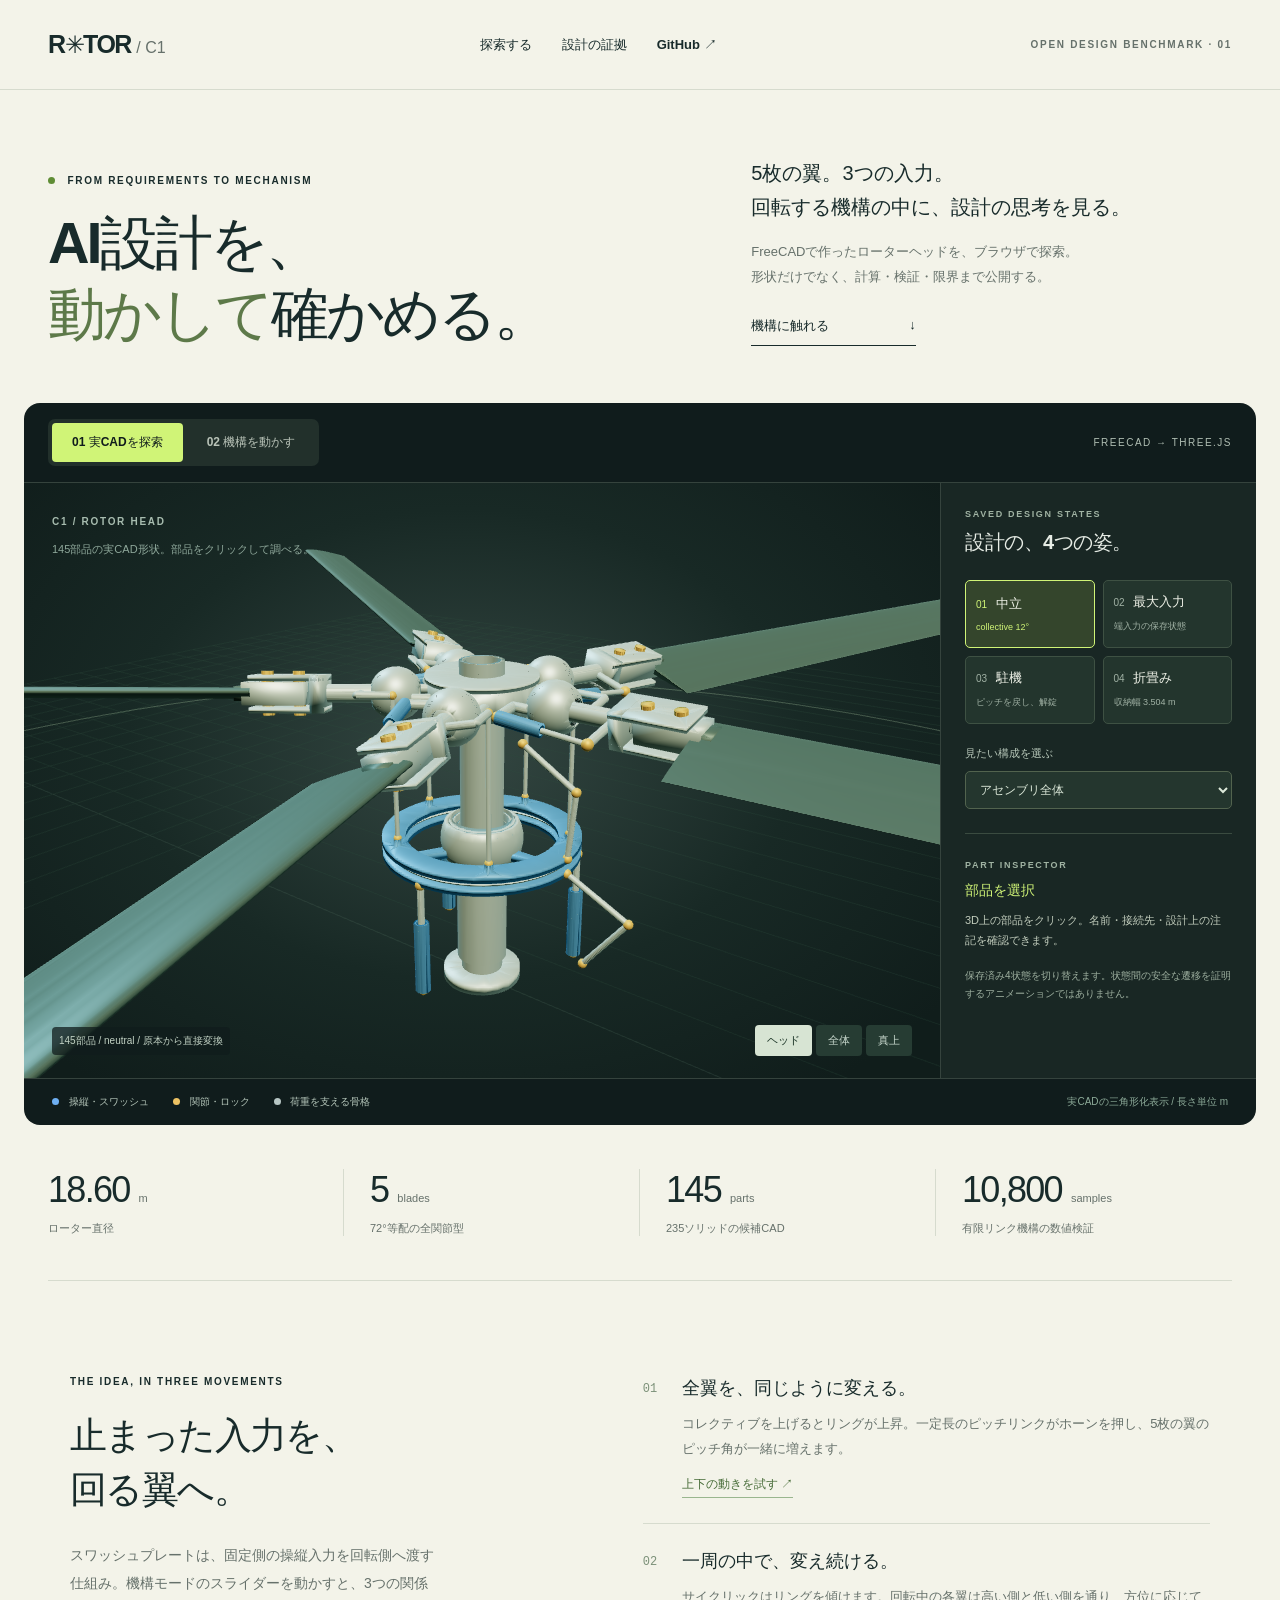
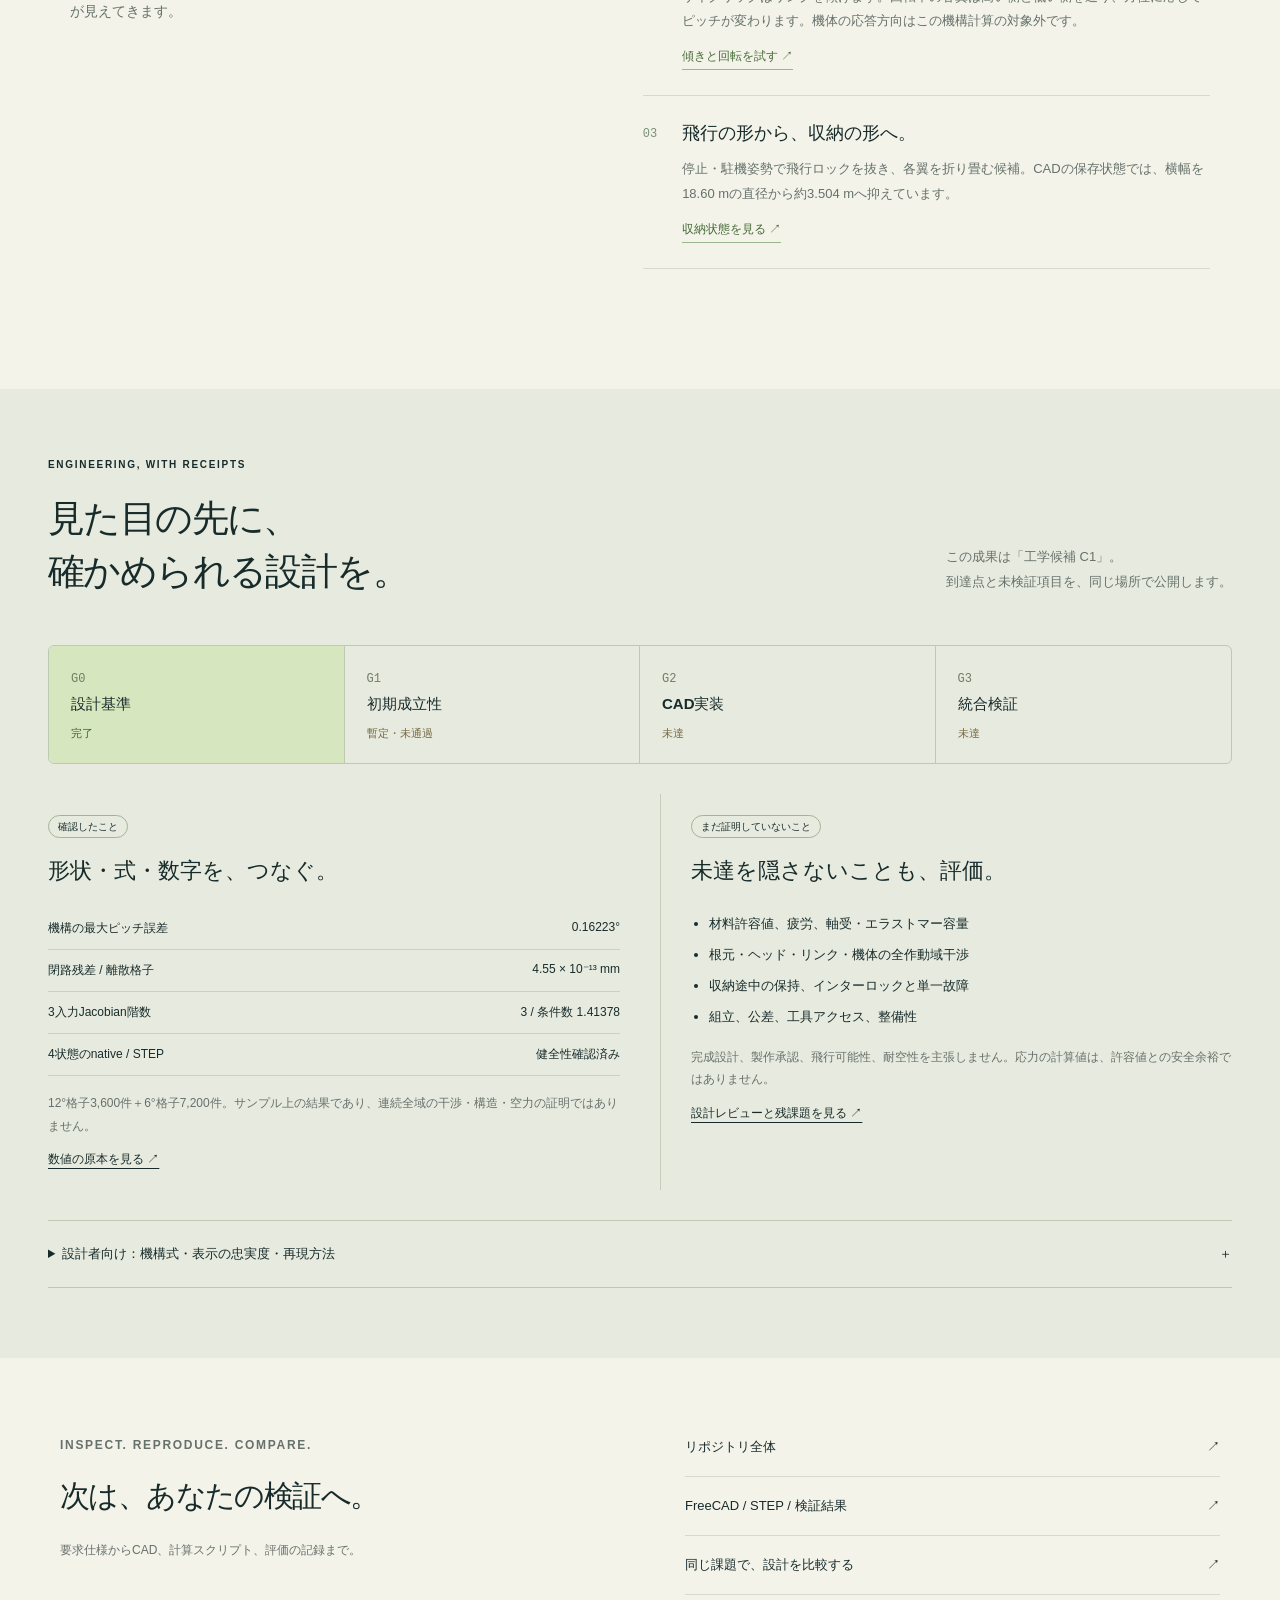
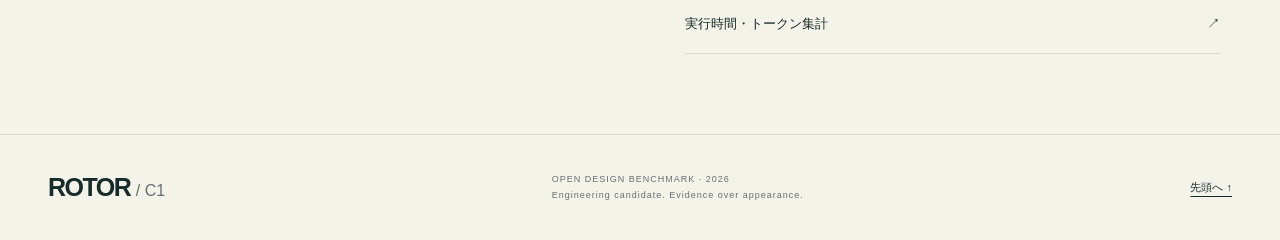
==== docs/index.html @ 5f483d71 "Add interactive Three.js C1 explorer for GitHub Pages" ====
<!doctype html>
<html lang="ja">
<head>
  <meta charset="utf-8"><meta name="viewport" content="width=device-width,initial-scale=1">
  <title>ROTOR / C1 — AI設計を、動かして確かめる。</title>
  <meta name="description" content="5枚翼ローターのスワッシュプレートをThree.jsで探索。FreeCADの実形状、有限リンク機構、検証の証拠と未達事項を公開する設計ベンチマーク。">
  <meta name="theme-color" content="#101c1c">
  <link rel="icon" href="data:image/svg+xml,%3Csvg xmlns='http://www.w3.org/2000/svg' viewBox='0 0 100 100'%3E%3Crect width='100' height='100' rx='22' fill='%23101c1c'/%3E%3Ctext x='22' y='74' font-size='72' fill='%23c9f16d'%3ER%3C/text%3E%3C/svg%3E">
  <link rel="stylesheet" href="style.css">
  <script type="importmap">{"imports":{"three":"./vendor/three.module.js"}}</script>
</head>
<body>
<a class="skip" href="#explore">操作パネルへ</a>
<header><a class="brand" href="#">R<span class="brand-mark">✳</span>TOR <small>/ C1</small></a><nav aria-label="メイン"><a href="#explore">探索する</a><a href="#evidence">設計の証拠</a><a href="https://github.com/naoyamd/rotor-cad-benchmark">GitHub ↗</a></nav><span class="edition">OPEN DESIGN BENCHMARK · 01</span></header>
<main>
<section class="intro"><div><p class="eyebrow"><span class="dot"></span> FROM REQUIREMENTS TO MECHANISM</p><h1>AI設計を、<br><em>動かして</em>確かめる。</h1></div><div class="intro-copy"><p>5枚の翼。3つの入力。<br>回転する機構の中に、設計の思考を見る。</p><p class="muted">FreeCADで作ったローターヘッドを、ブラウザで探索。<br>形状だけでなく、計算・検証・限界まで公開する。</p><a href="#explore" class="text-link">機構に触れる <span>↓</span></a></div></section>
<section id="explore" class="explorer" aria-label="インタラクティブ3Dモデル">
  <div class="explorer-top"><div class="tabs" role="group" aria-label="表示モード"><button id="cadMode" class="active" aria-pressed="true">01 実CADを探索</button><button id="liveMode" aria-pressed="false">02 機構を動かす</button></div><span class="live-tag" id="modeTag">FREECAD → THREE.JS</span></div>
  <div class="explorer-body"><div class="stage-wrap"><div id="viewport" tabindex="0" role="img" aria-label="3Dローターモデル。ドラッグで回転、ホイールで拡大。下の視点ボタンでも操作できます。"></div><div class="stage-caption"><span class="eyebrow" id="stageTitle">C1 / ROTOR HEAD</span><p id="stageDescription">145部品の実CAD形状。部品をクリックして調べる。</p></div><div class="stage-bottom"><span id="status" role="status" aria-live="polite">モデルを読み込み中…</span><div class="camera-buttons" role="group" aria-label="視点"><button data-view="head" class="active">ヘッド</button><button data-view="full">全体</button><button data-view="top">真上</button></div></div><div id="loadError" hidden></div></div>
  <aside class="controls"><div id="cadControls"><p class="eyebrow">SAVED DESIGN STATES</p><h2>設計の、4つの姿。</h2><div class="state-grid" role="group" aria-label="CAD状態"><button data-state="neutral" class="active">01 <b>中立</b><small>collective 12°</small></button><button data-state="max-input">02 <b>最大入力</b><small>端入力の保存状態</small></button><button data-state="parked">03 <b>駐機</b><small>ピッチを戻し、解錠</small></button><button data-state="folded">04 <b>折畳み</b><small>収納幅 3.504 m</small></button></div><label class="select-label" for="isolate">見たい構成を選ぶ</label><select id="isolate"><option value="all">アセンブリ全体</option><option value="Swashplate">スワッシュプレート</option><option value="Blade1">1枚目の翼根と翼</option><option value="Hub">ハブ・マスト</option><option value="Fixed">固定部・サーボ</option></select><div class="part-info" aria-live="polite"><span class="eyebrow">PART INSPECTOR</span><h3 id="partName">部品を選択</h3><p id="partDetail">3D上の部品をクリック。名前・接続先・設計上の注記を確認できます。</p></div><p class="fine">保存済み4状態を切り替えます。状態間の安全な遷移を証明するアニメーションではありません。</p></div>
  <div id="liveControls" hidden><p class="eyebrow">FINITE-LINK KINEMATICS</p><h2>翼の角度を、操る。</h2><p class="control-intro">リングの上下が全翼を、傾きが方位ごとの翼角を変えます。</p><label for="collective">コレクティブ <output id="collectiveValue">12.0°</output></label><input id="collective" type="range" min="8" max="16" step="0.1" value="12"><label for="cyclic">サイクリック振幅 <output id="cyclicValue">0.0°</output></label><input id="cyclic" type="range" min="0" max="3" step="0.1" value="0"><label for="phase">入力の方位 <output id="phaseValue">0°</output></label><input id="phase" type="range" min="0" max="360" step="1" value="0"><label for="azimuth">ローターの方位 <output id="azimuthValue">0°</output></label><input id="azimuth" type="range" min="0" max="359" step="1" value="0"><div class="play-row"><button id="play" aria-pressed="false">▶ ゆっくり回す</button><button id="reset">リセット</button></div><p class="fine">表示速度 3 rpm（設計値 210 rpm）。機構の理解用に減速。フラップ・ラグは0°固定。</p><div id="pitches" class="pitches" aria-label="各翼ピッチ角"></div><p class="residual">閉路残差 <output id="residual">—</output> mm</p></div></aside></div>
  <div class="explorer-foot"><span><i class="legend blue"></i> 操縦・スワッシュ</span><span><i class="legend gold"></i> 関節・ロック</span><span><i class="legend silver"></i> 荷重を支える骨格</span><span id="modelNote">実CADの三角形化表示 / 長さ単位 m</span></div>
</section>
<section class="numbers" aria-label="設計規模"><div><strong>18.60<span>m</span></strong><p>ローター直径</p></div><div><strong>5<span>blades</span></strong><p>72°等配の全関節型</p></div><div><strong>145<span>parts</span></strong><p>235ソリッドの候補CAD</p></div><div><strong>10,800<span>samples</span></strong><p>有限リンク機構の数値検証</p></div></section>
<section class="story"><div class="section-intro"><p class="eyebrow">THE IDEA, IN THREE MOVEMENTS</p><h2>止まった入力を、<br>回る翼へ。</h2><p>スワッシュプレートは、固定側の操縦入力を回転側へ渡す仕組み。機構モードのスライダーを動かすと、3つの関係が見えてきます。</p></div><div class="story-steps"><article><span>01</span><div><h3>全翼を、同じように変える。</h3><p>コレクティブを上げるとリングが上昇。一定長のピッチリンクがホーンを押し、5枚の翼のピッチ角が一緒に増えます。</p><button class="demo" data-demo="collective">上下の動きを試す ↗</button></div></article><article><span>02</span><div><h3>一周の中で、変え続ける。</h3><p>サイクリックはリングを傾けます。回転中の各翼は高い側と低い側を通り、方位に応じてピッチが変わります。機体の応答方向はこの機構計算の対象外です。</p><button class="demo" data-demo="cyclic">傾きと回転を試す ↗</button></div></article><article><span>03</span><div><h3>飛行の形から、収納の形へ。</h3><p>停止・駐機姿勢で飛行ロックを抜き、各翼を折り畳む候補。CADの保存状態では、横幅を18.60 mの直径から約3.504 mへ抑えています。</p><button class="demo" data-demo="fold">収納状態を見る ↗</button></div></article></div></section>
<section id="evidence" class="evidence"><div class="evidence-heading"><div><p class="eyebrow">ENGINEERING, WITH RECEIPTS</p><h2>見た目の先に、<br>確かめられる設計を。</h2></div><p>この成果は「工学候補 C1」。<br>到達点と未検証項目を、同じ場所で公開します。</p></div><div class="gate-strip"><div class="passed"><span>G0</span><b>設計基準</b><small>完了</small></div><div><span>G1</span><b>初期成立性</b><small>暫定・未通過</small></div><div><span>G2</span><b>CAD実装</b><small>未達</small></div><div><span>G3</span><b>統合検証</b><small>未達</small></div></div><div class="evidence-grid"><article><span class="badge">確認したこと</span><h3>形状・式・数字を、つなぐ。</h3><dl><div><dt>機構の最大ピッチ誤差</dt><dd>0.16223°</dd></div><div><dt>閉路残差 / 離散格子</dt><dd>4.55 × 10⁻¹³ mm</dd></div><div><dt>3入力Jacobian階数</dt><dd>3 / 条件数 1.41378</dd></div><div><dt>4状態のnative / STEP</dt><dd>健全性確認済み</dd></div></dl><p>12°格子3,600件＋6°格子7,200件。サンプル上の結果であり、連続全域の干渉・構造・空力の証明ではありません。</p><a href="https://github.com/naoyamd/rotor-cad-benchmark/blob/main/results/C1/verification/numerical.json">数値の原本を見る ↗</a></article><article class="limits"><span class="badge">まだ証明していないこと</span><h3>未達を隠さないことも、評価。</h3><ul><li>材料許容値、疲労、軸受・エラストマー容量</li><li>根元・ヘッド・リンク・機体の全作動域干渉</li><li>収納途中の保持、インターロックと単一故障</li><li>組立、公差、工具アクセス、整備性</li></ul><p>完成設計、製作承認、飛行可能性、耐空性を主張しません。応力の計算値は、許容値との安全余裕ではありません。</p><a href="https://github.com/naoyamd/rotor-cad-benchmark/blob/main/results/C1/final-report.md">設計レビューと残課題を見る ↗</a></article></div>
<details><summary>設計者向け：機構式・表示の忠実度・再現方法 <span>＋</span></summary><div class="technical"><div><h3>幾何学目標</h3><p class="formula">θ(ψ) = θ₀ + θ₁c cos ψ + θ₁s sin ψ</p><p>表示角はこの式を直接当てた値ではなく、元のmechanism.pyと同じ有限長リンクの閉路から求めます。コレクティブ8–16°、サイクリック振幅0–3°。+X前、+Y左、+Z上、上から見て反時計回り。</p></div><div><h3>実CADと解説モデルの区別</h3><p>実CADモードは保存済みFCStdを線形偏差3 mm・角度偏差0.35 radで三角形化。機体参照包絡を除く145部品を表示。操作モードは同じ機構座標とリンク解を使った簡略形状で、干渉判定用CADではありません。</p><p>独立した3入力、構成部品、接続関係、検証資料を公開。実機AW101の複製ではありません。</p></div></div></details>
</section>
<section class="resources"><div><p class="eyebrow">INSPECT. REPRODUCE. COMPARE.</p><h2>次は、あなたの検証へ。</h2><p>要求仕様からCAD、計算スクリプト、評価の記録まで。</p></div><div class="resource-links"><a href="https://github.com/naoyamd/rotor-cad-benchmark">リポジトリ全体 <span>↗</span></a><a href="https://github.com/naoyamd/rotor-cad-benchmark/tree/main/results/C1">FreeCAD / STEP / 検証結果 <span>↗</span></a><a href="https://github.com/naoyamd/rotor-cad-benchmark/blob/main/DESIGN_REQUIREMENTS.md">同じ課題で、設計を比較する <span>↗</span></a><a href="https://github.com/naoyamd/rotor-cad-benchmark/tree/main/metrics/C1">実行時間・トークン集計 <span>↗</span></a></div></section>
</main><footer><span class="brand">ROTOR <small>/ C1</small></span><p>OPEN DESIGN BENCHMARK · 2026<br>Engineering candidate. Evidence over appearance.</p><a href="#">先頭へ ↑</a></footer>
<noscript><p class="noscript">3D操作にはJavaScriptが必要です。設計資料は上記のGitHubリンクからご覧いただけます。</p></noscript>
<script type="module" src="app.mjs"></script>
</body></html>
---- docs/style.css ----
@charset "UTF-8";
:root{--ink:#182b2b;--muted:#66716b;--paper:#f3f3e9;--lime:#d0f477;--dark:#101c1c;--line:#d6dbce;font-family:Inter,"Segoe UI","Yu Gothic UI",Meiryo,sans-serif;color:var(--ink);background:var(--paper);font-synthesis:none}*{box-sizing:border-box}html{scroll-behavior:smooth;scroll-padding-top:20px}body{margin:0}button,input,select{font:inherit}button,a,input,select{touch-action:manipulation}button{cursor:pointer}a{color:inherit;text-underline-offset:5px}button:focus-visible,a:focus-visible,select:focus-visible,input:focus-visible,#viewport:focus-visible{outline:3px solid #81ad32;outline-offset:4px}button{border:0}button:disabled{opacity:.5;cursor:wait}[hidden]{display:none!important}header,main,footer{max-width:1600px;margin:auto}header{display:flex;align-items:center;justify-content:space-between;padding:30px 48px;border-bottom:1px solid var(--line)}.brand{font-size:25px;font-weight:850;letter-spacing:-1.5px;text-decoration:none}.brand small{font-size:16px;color:var(--muted);letter-spacing:0;font-weight:500}.brand-mark{font-size:24px}nav{display:flex;gap:30px;font-size:13px;font-weight:600}nav a{text-decoration:none}.edition,.eyebrow{font-size:10px;letter-spacing:1.7px;font-weight:700}.edition{color:var(--muted)}.intro{padding:66px 48px 54px;display:grid;grid-template-columns:1.15fr 1fr;align-items:end}.eyebrow{margin:0 0 22px}.dot{display:inline-block;width:7px;height:7px;background:#5f8d35;border-radius:50%;margin-right:8px}h1{font-size:clamp(40px,4.5vw,70px);line-height:1.23;letter-spacing:-3px;margin:0;font-weight:750}h1 em{font-style:normal;color:#5d7949}.intro-copy{padding:0 0 3px 70px}.intro-copy>p:first-child{font-size:20px;line-height:1.7;margin:0 0 16px}.muted{color:var(--muted);font-size:13px;line-height:1.9}.text-link{display:inline-flex;gap:80px;font-size:13px;text-decoration:none;border-bottom:1px solid var(--ink);padding:15px 0 10px}.explorer{margin:0 24px;background:var(--dark);color:#e6ece5;border-radius:16px;overflow:hidden;scroll-margin-top:15px}.explorer-top{display:flex;align-items:center;justify-content:space-between;padding:16px 24px;border-bottom:1px solid #35433d}.tabs{display:flex;gap:4px;background:#22302b;padding:4px;border-radius:7px}.tabs button{background:transparent;color:#b9c3b8;border-radius:4px;padding:11px 20px;font-size:12px;font-weight:650}.tabs .active{background:var(--lime);color:var(--dark)}.live-tag{font-size:10px;letter-spacing:1.5px;color:#b0beb3}.explorer-body{display:grid;grid-template-columns:minmax(0,1fr) 316px}.stage-wrap{height:595px;position:relative;overflow:hidden;background:radial-gradient(ellipse at 48% 44%,#344742 0%,#182925 50%,#101d1b 90%)}#viewport{width:100%;height:100%;cursor:grab;position:absolute;inset:0}#viewport:active{cursor:grabbing}#viewport canvas{width:100%;height:100%;display:block}.stage-caption{position:absolute;top:28px;left:28px;pointer-events:none}.stage-caption .eyebrow{color:#a7bcaf;font-size:10px}.stage-caption p{font-size:11px;color:#8fa89b;max-width:320px;line-height:1.7}.stage-bottom{position:absolute;bottom:22px;left:28px;right:28px;display:flex;gap:14px;align-items:center;justify-content:space-between;pointer-events:none}#status{font-size:10px;color:#c2d2c4;background:#101c1cbf;padding:7px;border-radius:4px;max-width:45%}.camera-buttons{display:flex;gap:4px;pointer-events:auto}.camera-buttons button{padding:8px 12px;background:#263c33;color:#c5d5ca;font-size:11px;border-radius:4px}.camera-buttons .active{background:#d7e4d3;color:#183124}.controls{border-left:1px solid #35433d;background:#192724;padding:26px 24px}.controls .eyebrow{font-size:9px;color:#a0b3a3;margin-bottom:10px}.controls h2{font-size:20px;margin:0 0 24px;letter-spacing:-.5px}.state-grid{display:grid;grid-template-columns:1fr 1fr;gap:8px}.state-grid button{padding:12px 10px 14px;text-align:left;background:#23352d;color:#a1b2a5;border:1px solid #3e5143;border-radius:5px;font-size:10px}.state-grid b{display:inline-block;font-size:13px;margin-left:6px;color:#edf0e6}.state-grid small{display:block;font-size:9px;margin-top:9px;white-space:nowrap}.state-grid button.active{border-color:var(--lime);background:#34452c;color:var(--lime)}.select-label{display:block;font-size:11px;color:#b7c7b9;margin:22px 0 10px}select{width:100%;background:#24362e;border:1px solid #52634e;color:#dce8d9;padding:10px;border-radius:5px;font-size:12px}.part-info{border-top:1px solid #3a4b40;margin-top:24px;padding-top:20px}.part-info h3{font-size:14px;overflow-wrap:anywhere;color:var(--lime);margin:10px 0}.part-info p{font-size:11px;line-height:1.8;color:#c2cdbd;overflow-wrap:anywhere;max-height:110px;overflow:auto}.fine{font-size:10px;line-height:1.8;color:#9daf9f;margin-top:16px}.explorer-foot{display:flex;align-items:center;gap:24px;border-top:1px solid #35433d;padding:16px 28px;color:#b5c6ba;font-size:10px}.explorer-foot span:last-child{margin-left:auto;color:#8caa98}.legend{display:inline-block;width:7px;height:7px;border-radius:50%;margin-right:7px}.blue{background:#6eaff2}.gold{background:#edc263}.silver{background:#b7c6c4}.control-intro{font-size:11px;line-height:1.8;color:#b6c6b8;margin-top:-12px}label[for]:not(.select-label){font-size:11px;display:flex;justify-content:space-between;margin:17px 0 6px}output{color:var(--lime);font-variant-numeric:tabular-nums}input[type=range]{width:100%;height:15px;accent-color:var(--lime);cursor:pointer}.play-row{display:flex;gap:8px;margin-top:17px}.play-row button{border:1px solid #607c4c;background:transparent;color:var(--lime);border-radius:4px;padding:9px 11px;font-size:11px}.play-row button:first-child{background:var(--lime);color:#183124;flex:1}.pitches{display:grid;grid-template-columns:repeat(5,1fr);gap:4px;text-align:center;font-size:9px;padding-top:8px}.pitches strong{display:block;font-size:13px;color:var(--lime);margin-top:7px;font-weight:500}.residual{font-size:9px;color:#a1b5a5;margin-top:14px}#loadError{position:absolute;top:35%;left:8%;right:8%;padding:24px;background:#29332b;border:1px solid #b9c59b;line-height:1.7;font-size:13px}.numbers{display:grid;grid-template-columns:repeat(4,1fr);margin:0 48px;padding:44px 0;border-bottom:1px solid var(--line)}.numbers>div{padding:0 26px;border-right:1px solid var(--line)}.numbers>div:first-child{padding-left:0}.numbers>div:last-child{border:0}.numbers strong{font-size:36px;font-weight:500;letter-spacing:-1.7px}.numbers strong span{font-size:11px;letter-spacing:0;margin-left:9px;color:var(--muted)}.numbers p{font-size:11px;color:var(--muted);margin:10px 0 0}.story{display:grid;grid-template-columns:1fr 1.2fr;gap:100px;padding:95px 70px}.section-intro h2,.evidence h2,.resources h2{font-size:37px;line-height:1.45;letter-spacing:-1.6px;margin:0 0 24px;font-weight:650}.section-intro>p:last-child{font-size:14px;color:var(--muted);line-height:2;max-width:365px}.story-steps article{display:flex;gap:25px;padding:0 0 25px;margin-bottom:25px;border-bottom:1px solid var(--line)}.story-steps article>span{font:12px monospace;color:#7b9078;padding-top:6px}.story-steps h3{font-size:18px;margin:0 0 12px}.story-steps p{font-size:13px;color:var(--muted);line-height:1.9;margin:0 0 12px}.demo{font-size:12px;background:transparent;padding:0;color:#476c38;border-bottom:1px solid #99b68e;padding-bottom:4px}.evidence{background:#e7ebdf;padding:70px 48px}.evidence-heading{display:flex;justify-content:space-between;align-items:end}.evidence-heading>p{font-size:13px;color:var(--muted);line-height:1.9;margin:0 0 28px}.gate-strip{display:grid;grid-template-columns:repeat(4,1fr);margin:22px 0 30px;border:1px solid #bec9b3;border-radius:6px;overflow:hidden}.gate-strip>div{padding:22px;border-right:1px solid #bec9b3}.gate-strip>div:last-child{border:0}.gate-strip span{font:12px monospace;color:#6f7e66}.gate-strip b{display:block;font-size:15px;margin:9px 0}.gate-strip small{font-size:11px;color:#786944}.gate-strip .passed{background:#d6e6be}.gate-strip .passed small{color:#3b6925}.evidence-grid{display:grid;grid-template-columns:1fr 1fr;gap:40px}.evidence-grid article{padding:22px 0}.badge{font-size:10px;border:1px solid #a4b394;padding:5px 9px;border-radius:20px}.evidence-grid h3{font-size:22px;margin:22px 0}.evidence-grid p{font-size:12px;color:var(--muted);line-height:1.9}.evidence-grid a{font-size:12px}dl>div{display:flex;justify-content:space-between;border-bottom:1px solid #cbd3c0;padding:12px 0;font-size:12px;gap:12px}dd{font-variant-numeric:tabular-nums;margin:0}ul{padding-left:18px;font-size:13px;line-height:2.4}.limits{padding-left:30px!important;border-left:1px solid #c5cfbb}details{margin-top:30px;border-top:1px solid #bec9b3;border-bottom:1px solid #bec9b3}summary{cursor:pointer;padding:24px 0;font-size:13px}summary span{float:right}.technical{display:grid;grid-template-columns:1fr 1fr;gap:45px;padding-bottom:25px;font-size:13px;line-height:1.9}.technical h3{font-size:14px}.formula{font:18px Georgia,serif;padding:20px;background:#dce4d2}.resources{padding:80px 60px;display:grid;grid-template-columns:1fr 1fr;gap:90px}.resources h2{font-size:30px}.resources p{font-size:12px;color:var(--muted)}.resource-links a{display:flex;justify-content:space-between;text-decoration:none;padding:20px 0;border-bottom:1px solid var(--line);font-size:13px}.resource-links a:first-child{padding-top:0}footer{border-top:1px solid var(--line);padding:28px 48px;display:flex;align-items:center;justify-content:space-between}footer p{font-size:9px;color:var(--muted);line-height:1.7;letter-spacing:1px}footer a{font-size:11px}.skip{position:fixed;top:-100px;left:20px;background:var(--lime);padding:15px;z-index:20}.skip:focus{top:15px}.noscript{padding:30px}button:hover{filter:brightness(1.12)}
@media(min-width:1500px){.stage-wrap{height:650px}.controls{padding-top:35px}}
@media(max-width:1000px){.edition{display:none}.intro-copy{padding-left:25px}.explorer-body{grid-template-columns:minmax(0,1fr) 280px}.controls{padding:24px 18px}.story{gap:40px;padding:65px 40px}.numbers strong{font-size:29px}.numbers>div{padding:0 15px}.resources{gap:40px;padding:60px 40px}.explorer-foot{gap:12px}.explorer-foot span:last-child{display:none}}
@media(max-width:700px){header{padding:21px 22px}.brand{font-size:23px}nav{gap:16px;font-size:11px}nav a:first-child{display:none}.intro{padding:38px 24px;grid-template-columns:1fr;gap:25px}h1{font-size:46px;letter-spacing:-2px}.intro .eyebrow{font-size:8px}.intro-copy{padding:0}.intro-copy>p:first-child{font-size:17px}.intro-copy .muted{font-size:11px}.text-link{padding-top:8px}.explorer{margin:0 12px;border-radius:10px}.explorer-top{padding:12px}.tabs{width:100%}.tabs button{flex:1;padding:11px 8px;font-size:11px}.live-tag{display:none}.explorer-body{display:flex;flex-direction:column}.stage-wrap{height:410px}.stage-caption{top:20px;left:18px}.stage-caption p{font-size:10px;max-width:250px}.stage-bottom{left:12px;right:12px;bottom:16px;gap:6px}.camera-buttons button{padding:8px 10px;font-size:10px}.controls{border-left:0;border-top:1px solid #35433d;padding:24px}.controls h2{margin-bottom:20px}.state-grid{grid-template-columns:repeat(4,1fr);gap:5px}.state-grid button{padding:10px 6px;font-size:9px}.state-grid b{display:block;margin:6px 0;font-size:12px}.state-grid small{font-size:8px;white-space:normal;line-height:1.5}.part-info{margin-top:18px}.part-info p{max-height:none}.explorer-foot{flex-wrap:wrap;padding:16px;font-size:9px;gap:15px}.numbers{grid-template-columns:1fr 1fr;margin:0 24px;padding:18px 0;row-gap:24px}.numbers>div{padding:10px 0 10px 15px}.numbers>div:nth-child(odd){padding-left:0}.numbers>div:nth-child(2){border:0}.numbers strong{font-size:32px}.numbers strong span{font-size:9px}.numbers p{font-size:10px}.story{grid-template-columns:1fr;padding:55px 24px;gap:25px}.section-intro h2,.evidence h2{font-size:30px}.section-intro>p:last-child{font-size:13px}.story-steps article{gap:20px}.story-steps h3{font-size:16px}.evidence{padding:45px 24px}.evidence-heading{display:block}.evidence-heading>p{font-size:12px}.gate-strip{grid-template-columns:1fr 1fr}.gate-strip>div{padding:15px;border-bottom:1px solid #bec9b3}.gate-strip>div:nth-child(2){border-right:0}.gate-strip>div:nth-child(3){border-bottom:0}.evidence-grid{grid-template-columns:1fr;gap:20px}.evidence-grid h3{font-size:20px}.limits{padding-left:0!important;border-left:0;border-top:1px solid #c5cfbb}.technical{grid-template-columns:1fr;gap:15px}summary{font-size:11px;line-height:1.8}.resources{padding:50px 24px;grid-template-columns:1fr;gap:25px}.resources h2{font-size:27px}.resource-links a{font-size:12px}footer{padding:24px;gap:20px;flex-wrap:wrap}footer p{font-size:8px}footer>a{margin-left:auto}.pitches{font-size:10px}.pitches strong{font-size:16px}}
@media(prefers-reduced-motion:reduce){html{scroll-behavior:auto}}
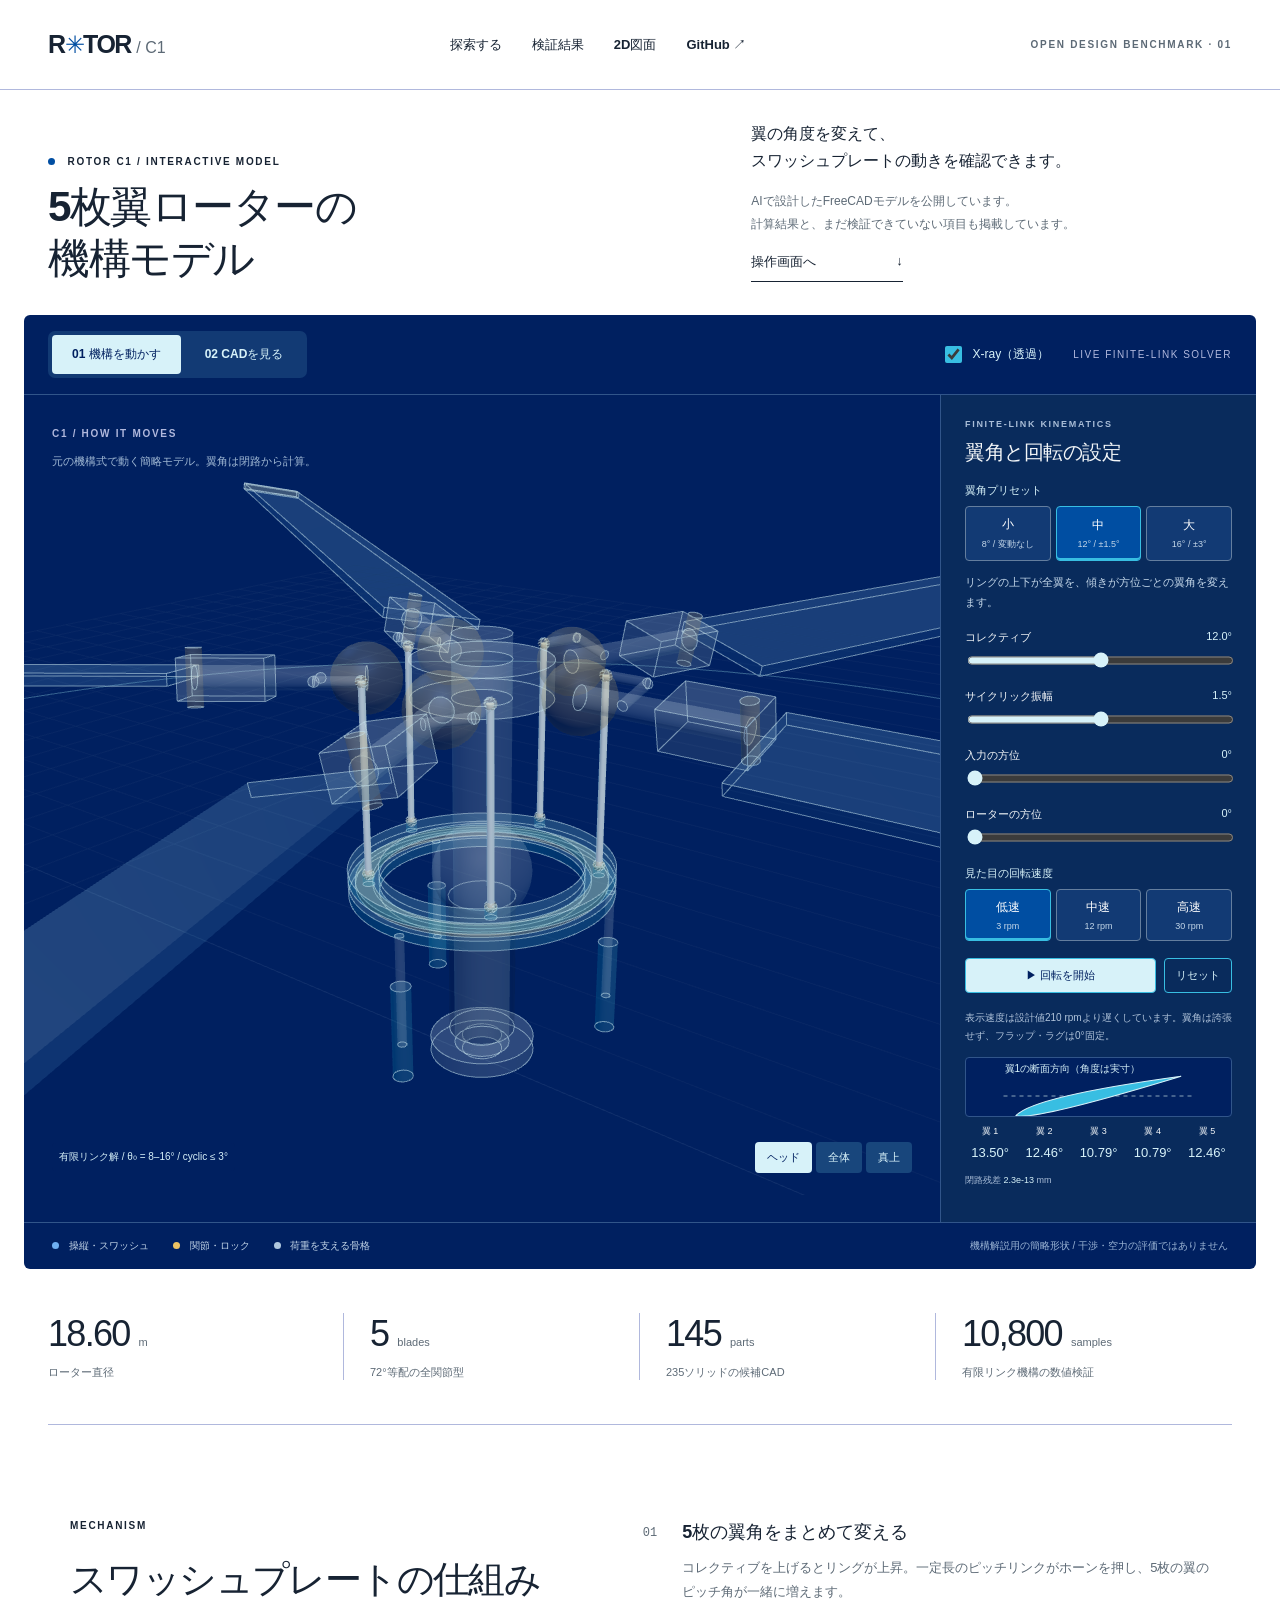
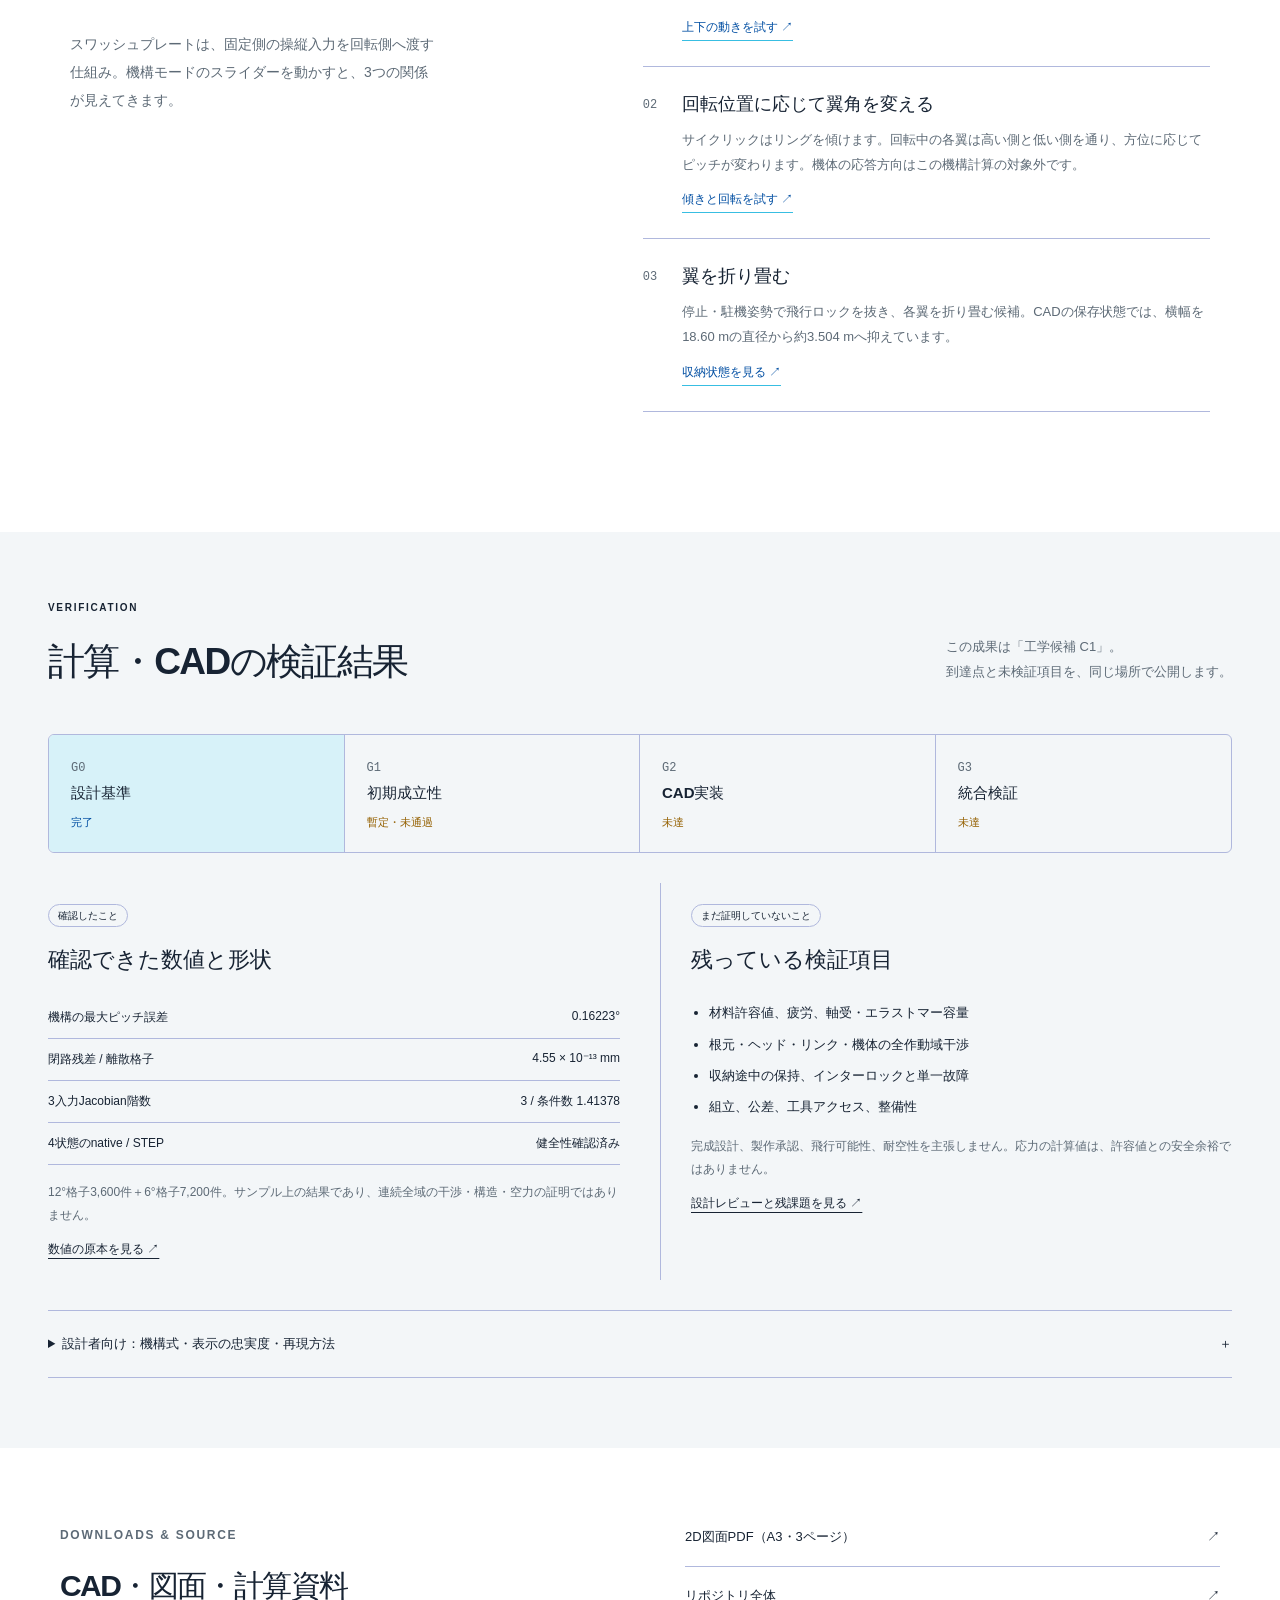
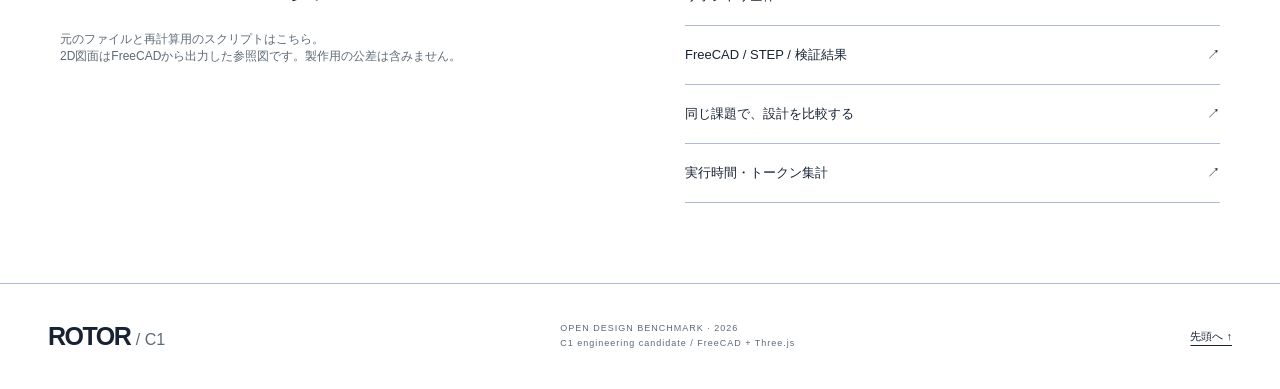
==== commit 84e8fbcf: "Prioritize motion controls, add X-ray and blue theme with CAD drawings" ====
--- a/docs/index.html
+++ b/docs/index.html
@@ -2,32 +2,32 @@
 <html lang="ja">
 <head>
   <meta charset="utf-8"><meta name="viewport" content="width=device-width,initial-scale=1">
-  <title>ROTOR / C1 — AI設計を、動かして確かめる。</title>
+  <title>ROTOR / C1 — 5枚翼ローターの機構モデル</title>
   <meta name="description" content="5枚翼ローターのスワッシュプレートをThree.jsで探索。FreeCADの実形状、有限リンク機構、検証の証拠と未達事項を公開する設計ベンチマーク。">
-  <meta name="theme-color" content="#101c1c">
-  <link rel="icon" href="data:image/svg+xml,%3Csvg xmlns='http://www.w3.org/2000/svg' viewBox='0 0 100 100'%3E%3Crect width='100' height='100' rx='22' fill='%23101c1c'/%3E%3Ctext x='22' y='74' font-size='72' fill='%23c9f16d'%3ER%3C/text%3E%3C/svg%3E">
+  <meta name="theme-color" content="#002060">
+  <link rel="icon" href="data:image/svg+xml,%3Csvg xmlns='http://www.w3.org/2000/svg' viewBox='0 0 100 100'%3E%3Crect width='100' height='100' rx='22' fill='%23002060'/%3E%3Ctext x='22' y='74' font-size='72' fill='%2338BEE2'%3ER%3C/text%3E%3C/svg%3E">
   <link rel="stylesheet" href="style.css">
   <script type="importmap">{"imports":{"three":"./vendor/three.module.js"}}</script>
 </head>
 <body>
 <a class="skip" href="#explore">操作パネルへ</a>
-<header><a class="brand" href="#">R<span class="brand-mark">✳</span>TOR <small>/ C1</small></a><nav aria-label="メイン"><a href="#explore">探索する</a><a href="#evidence">設計の証拠</a><a href="https://github.com/naoyamd/rotor-cad-benchmark">GitHub ↗</a></nav><span class="edition">OPEN DESIGN BENCHMARK · 01</span></header>
+<header><a class="brand" href="#">R<span class="brand-mark">✳</span>TOR <small>/ C1</small></a><nav aria-label="メイン"><a href="#explore">探索する</a><a href="#evidence">検証結果</a><a href="drawings/rotor_reference_drawing_A3.pdf">2D図面</a><a href="https://github.com/naoyamd/rotor-cad-benchmark">GitHub ↗</a></nav><span class="edition">OPEN DESIGN BENCHMARK · 01</span></header>
 <main>
-<section class="intro"><div><p class="eyebrow"><span class="dot"></span> FROM REQUIREMENTS TO MECHANISM</p><h1>AI設計を、<br><em>動かして</em>確かめる。</h1></div><div class="intro-copy"><p>5枚の翼。3つの入力。<br>回転する機構の中に、設計の思考を見る。</p><p class="muted">FreeCADで作ったローターヘッドを、ブラウザで探索。<br>形状だけでなく、計算・検証・限界まで公開する。</p><a href="#explore" class="text-link">機構に触れる <span>↓</span></a></div></section>
+<section class="intro"><div><p class="eyebrow"><span class="dot"></span> ROTOR C1 / INTERACTIVE MODEL</p><h1>5枚翼ローターの<br>機構モデル</h1></div><div class="intro-copy"><p>翼の角度を変えて、<br>スワッシュプレートの動きを確認できます。</p><p class="muted">AIで設計したFreeCADモデルを公開しています。<br>計算結果と、まだ検証できていない項目も掲載しています。</p><a href="#explore" class="text-link">操作画面へ <span>↓</span></a></div></section>
 <section id="explore" class="explorer" aria-label="インタラクティブ3Dモデル">
-  <div class="explorer-top"><div class="tabs" role="group" aria-label="表示モード"><button id="cadMode" class="active" aria-pressed="true">01 実CADを探索</button><button id="liveMode" aria-pressed="false">02 機構を動かす</button></div><span class="live-tag" id="modeTag">FREECAD → THREE.JS</span></div>
+  <div class="explorer-top"><div class="tabs" role="group" aria-label="表示モード"><button id="liveMode" class="active" aria-pressed="true">01 機構を動かす</button><button id="cadMode" aria-pressed="false">02 CADを見る</button></div><div class="display-options"><label class="xray-label"><input id="xray" type="checkbox" checked> X-ray（透過）</label><span class="live-tag" id="modeTag">LIVE FINITE-LINK SOLVER</span></div></div>
   <div class="explorer-body"><div class="stage-wrap"><div id="viewport" tabindex="0" role="img" aria-label="3Dローターモデル。ドラッグで回転、ホイールで拡大。下の視点ボタンでも操作できます。"></div><div class="stage-caption"><span class="eyebrow" id="stageTitle">C1 / ROTOR HEAD</span><p id="stageDescription">145部品の実CAD形状。部品をクリックして調べる。</p></div><div class="stage-bottom"><span id="status" role="status" aria-live="polite">モデルを読み込み中…</span><div class="camera-buttons" role="group" aria-label="視点"><button data-view="head" class="active">ヘッド</button><button data-view="full">全体</button><button data-view="top">真上</button></div></div><div id="loadError" hidden></div></div>
-  <aside class="controls"><div id="cadControls"><p class="eyebrow">SAVED DESIGN STATES</p><h2>設計の、4つの姿。</h2><div class="state-grid" role="group" aria-label="CAD状態"><button data-state="neutral" class="active">01 <b>中立</b><small>collective 12°</small></button><button data-state="max-input">02 <b>最大入力</b><small>端入力の保存状態</small></button><button data-state="parked">03 <b>駐機</b><small>ピッチを戻し、解錠</small></button><button data-state="folded">04 <b>折畳み</b><small>収納幅 3.504 m</small></button></div><label class="select-label" for="isolate">見たい構成を選ぶ</label><select id="isolate"><option value="all">アセンブリ全体</option><option value="Swashplate">スワッシュプレート</option><option value="Blade1">1枚目の翼根と翼</option><option value="Hub">ハブ・マスト</option><option value="Fixed">固定部・サーボ</option></select><div class="part-info" aria-live="polite"><span class="eyebrow">PART INSPECTOR</span><h3 id="partName">部品を選択</h3><p id="partDetail">3D上の部品をクリック。名前・接続先・設計上の注記を確認できます。</p></div><p class="fine">保存済み4状態を切り替えます。状態間の安全な遷移を証明するアニメーションではありません。</p></div>
-  <div id="liveControls" hidden><p class="eyebrow">FINITE-LINK KINEMATICS</p><h2>翼の角度を、操る。</h2><p class="control-intro">リングの上下が全翼を、傾きが方位ごとの翼角を変えます。</p><label for="collective">コレクティブ <output id="collectiveValue">12.0°</output></label><input id="collective" type="range" min="8" max="16" step="0.1" value="12"><label for="cyclic">サイクリック振幅 <output id="cyclicValue">0.0°</output></label><input id="cyclic" type="range" min="0" max="3" step="0.1" value="0"><label for="phase">入力の方位 <output id="phaseValue">0°</output></label><input id="phase" type="range" min="0" max="360" step="1" value="0"><label for="azimuth">ローターの方位 <output id="azimuthValue">0°</output></label><input id="azimuth" type="range" min="0" max="359" step="1" value="0"><div class="play-row"><button id="play" aria-pressed="false">▶ ゆっくり回す</button><button id="reset">リセット</button></div><p class="fine">表示速度 3 rpm（設計値 210 rpm）。機構の理解用に減速。フラップ・ラグは0°固定。</p><div id="pitches" class="pitches" aria-label="各翼ピッチ角"></div><p class="residual">閉路残差 <output id="residual">—</output> mm</p></div></aside></div>
+  <aside class="controls"><div id="cadControls" hidden><p class="eyebrow">SAVED DESIGN STATES</p><h2>保存済みのCAD状態</h2><div class="state-grid" role="group" aria-label="CAD状態"><button data-state="neutral" class="active">01 <b>中立</b><small>collective 12°</small></button><button data-state="max-input">02 <b>最大入力</b><small>端入力の保存状態</small></button><button data-state="parked">03 <b>駐機</b><small>ピッチを戻し、解錠</small></button><button data-state="folded">04 <b>折畳み</b><small>収納幅 3.504 m</small></button></div><label class="select-label" for="isolate">見たい構成を選ぶ</label><select id="isolate"><option value="all">アセンブリ全体</option><option value="Swashplate">スワッシュプレート</option><option value="Blade1">1枚目の翼根と翼</option><option value="Hub">ハブ・マスト</option><option value="Fixed">固定部・サーボ</option></select><div class="part-info" aria-live="polite"><span class="eyebrow">PART INSPECTOR</span><h3 id="partName">部品を選択</h3><p id="partDetail">3D上の部品をクリック。名前・接続先・設計上の注記を確認できます。</p></div><p class="fine">保存済み4状態を切り替えます。状態間の安全な遷移を証明するアニメーションではありません。</p></div>
+  <div id="liveControls"><p class="eyebrow">FINITE-LINK KINEMATICS</p><h2>翼角と回転の設定</h2><p class="preset-label">翼角プリセット</p><div class="presets" role="group" aria-label="翼角プリセット"><button data-pitch="0">小<small>8° / 変動なし</small></button><button data-pitch="1" class="active" aria-pressed="true">中<small>12° / ±1.5°</small></button><button data-pitch="2">大<small>16° / ±3°</small></button></div><p class="control-intro">リングの上下が全翼を、傾きが方位ごとの翼角を変えます。</p><label for="collective">コレクティブ <output id="collectiveValue">12.0°</output></label><input id="collective" type="range" min="8" max="16" step="0.1" value="12"><label for="cyclic">サイクリック振幅 <output id="cyclicValue">0.0°</output></label><input id="cyclic" type="range" min="0" max="3" step="0.1" value="1.5"><label for="phase">入力の方位 <output id="phaseValue">0°</output></label><input id="phase" type="range" min="0" max="360" step="1" value="0"><label for="azimuth">ローターの方位 <output id="azimuthValue">0°</output></label><input id="azimuth" type="range" min="0" max="359" step="1" value="0"><p class="preset-label">見た目の回転速度</p><div class="presets" role="group" aria-label="回転速度プリセット"><button data-speed="0" class="active" aria-pressed="true">低速<small>3 rpm</small></button><button data-speed="1">中速<small>12 rpm</small></button><button data-speed="2">高速<small>30 rpm</small></button></div><div class="play-row"><button id="play" aria-pressed="false">▶ 回転を開始</button><button id="reset">リセット</button></div><p class="fine">表示速度は設計値210 rpmより遅くしています。翼角は誇張せず、フラップ・ラグは0°固定。</p><div class="pitch-section"><svg viewBox="0 0 220 58" role="img" aria-label="翼1のピッチ角。破線が0度。"><path d="M15 38H205" stroke="#8aa5ba" stroke-dasharray="4 4"/><g id="pitchSection"><path d="M25 38 Q45 23 195 38 Q45 47 25 38Z" fill="#38BEE2" stroke="#D7F2F9"/></g><text x="16" y="14" fill="#D7F2F9" font-size="10">翼1の断面方向（角度は実寸）</text></svg></div><div id="pitches" class="pitches" aria-label="各翼ピッチ角"></div><p class="residual">閉路残差 <output id="residual">—</output> mm</p></div></aside></div>
   <div class="explorer-foot"><span><i class="legend blue"></i> 操縦・スワッシュ</span><span><i class="legend gold"></i> 関節・ロック</span><span><i class="legend silver"></i> 荷重を支える骨格</span><span id="modelNote">実CADの三角形化表示 / 長さ単位 m</span></div>
 </section>
 <section class="numbers" aria-label="設計規模"><div><strong>18.60<span>m</span></strong><p>ローター直径</p></div><div><strong>5<span>blades</span></strong><p>72°等配の全関節型</p></div><div><strong>145<span>parts</span></strong><p>235ソリッドの候補CAD</p></div><div><strong>10,800<span>samples</span></strong><p>有限リンク機構の数値検証</p></div></section>
-<section class="story"><div class="section-intro"><p class="eyebrow">THE IDEA, IN THREE MOVEMENTS</p><h2>止まった入力を、<br>回る翼へ。</h2><p>スワッシュプレートは、固定側の操縦入力を回転側へ渡す仕組み。機構モードのスライダーを動かすと、3つの関係が見えてきます。</p></div><div class="story-steps"><article><span>01</span><div><h3>全翼を、同じように変える。</h3><p>コレクティブを上げるとリングが上昇。一定長のピッチリンクがホーンを押し、5枚の翼のピッチ角が一緒に増えます。</p><button class="demo" data-demo="collective">上下の動きを試す ↗</button></div></article><article><span>02</span><div><h3>一周の中で、変え続ける。</h3><p>サイクリックはリングを傾けます。回転中の各翼は高い側と低い側を通り、方位に応じてピッチが変わります。機体の応答方向はこの機構計算の対象外です。</p><button class="demo" data-demo="cyclic">傾きと回転を試す ↗</button></div></article><article><span>03</span><div><h3>飛行の形から、収納の形へ。</h3><p>停止・駐機姿勢で飛行ロックを抜き、各翼を折り畳む候補。CADの保存状態では、横幅を18.60 mの直径から約3.504 mへ抑えています。</p><button class="demo" data-demo="fold">収納状態を見る ↗</button></div></article></div></section>
-<section id="evidence" class="evidence"><div class="evidence-heading"><div><p class="eyebrow">ENGINEERING, WITH RECEIPTS</p><h2>見た目の先に、<br>確かめられる設計を。</h2></div><p>この成果は「工学候補 C1」。<br>到達点と未検証項目を、同じ場所で公開します。</p></div><div class="gate-strip"><div class="passed"><span>G0</span><b>設計基準</b><small>完了</small></div><div><span>G1</span><b>初期成立性</b><small>暫定・未通過</small></div><div><span>G2</span><b>CAD実装</b><small>未達</small></div><div><span>G3</span><b>統合検証</b><small>未達</small></div></div><div class="evidence-grid"><article><span class="badge">確認したこと</span><h3>形状・式・数字を、つなぐ。</h3><dl><div><dt>機構の最大ピッチ誤差</dt><dd>0.16223°</dd></div><div><dt>閉路残差 / 離散格子</dt><dd>4.55 × 10⁻¹³ mm</dd></div><div><dt>3入力Jacobian階数</dt><dd>3 / 条件数 1.41378</dd></div><div><dt>4状態のnative / STEP</dt><dd>健全性確認済み</dd></div></dl><p>12°格子3,600件＋6°格子7,200件。サンプル上の結果であり、連続全域の干渉・構造・空力の証明ではありません。</p><a href="https://github.com/naoyamd/rotor-cad-benchmark/blob/main/results/C1/verification/numerical.json">数値の原本を見る ↗</a></article><article class="limits"><span class="badge">まだ証明していないこと</span><h3>未達を隠さないことも、評価。</h3><ul><li>材料許容値、疲労、軸受・エラストマー容量</li><li>根元・ヘッド・リンク・機体の全作動域干渉</li><li>収納途中の保持、インターロックと単一故障</li><li>組立、公差、工具アクセス、整備性</li></ul><p>完成設計、製作承認、飛行可能性、耐空性を主張しません。応力の計算値は、許容値との安全余裕ではありません。</p><a href="https://github.com/naoyamd/rotor-cad-benchmark/blob/main/results/C1/final-report.md">設計レビューと残課題を見る ↗</a></article></div>
+<section class="story"><div class="section-intro"><p class="eyebrow">MECHANISM</p><h2>スワッシュプレートの仕組み</h2><p>スワッシュプレートは、固定側の操縦入力を回転側へ渡す仕組み。機構モードのスライダーを動かすと、3つの関係が見えてきます。</p></div><div class="story-steps"><article><span>01</span><div><h3>5枚の翼角をまとめて変える</h3><p>コレクティブを上げるとリングが上昇。一定長のピッチリンクがホーンを押し、5枚の翼のピッチ角が一緒に増えます。</p><button class="demo" data-demo="collective">上下の動きを試す ↗</button></div></article><article><span>02</span><div><h3>回転位置に応じて翼角を変える</h3><p>サイクリックはリングを傾けます。回転中の各翼は高い側と低い側を通り、方位に応じてピッチが変わります。機体の応答方向はこの機構計算の対象外です。</p><button class="demo" data-demo="cyclic">傾きと回転を試す ↗</button></div></article><article><span>03</span><div><h3>翼を折り畳む</h3><p>停止・駐機姿勢で飛行ロックを抜き、各翼を折り畳む候補。CADの保存状態では、横幅を18.60 mの直径から約3.504 mへ抑えています。</p><button class="demo" data-demo="fold">収納状態を見る ↗</button></div></article></div></section>
+<section id="evidence" class="evidence"><div class="evidence-heading"><div><p class="eyebrow">VERIFICATION</p><h2>計算・CADの検証結果</h2></div><p>この成果は「工学候補 C1」。<br>到達点と未検証項目を、同じ場所で公開します。</p></div><div class="gate-strip"><div class="passed"><span>G0</span><b>設計基準</b><small>完了</small></div><div><span>G1</span><b>初期成立性</b><small>暫定・未通過</small></div><div><span>G2</span><b>CAD実装</b><small>未達</small></div><div><span>G3</span><b>統合検証</b><small>未達</small></div></div><div class="evidence-grid"><article><span class="badge">確認したこと</span><h3>確認できた数値と形状</h3><dl><div><dt>機構の最大ピッチ誤差</dt><dd>0.16223°</dd></div><div><dt>閉路残差 / 離散格子</dt><dd>4.55 × 10⁻¹³ mm</dd></div><div><dt>3入力Jacobian階数</dt><dd>3 / 条件数 1.41378</dd></div><div><dt>4状態のnative / STEP</dt><dd>健全性確認済み</dd></div></dl><p>12°格子3,600件＋6°格子7,200件。サンプル上の結果であり、連続全域の干渉・構造・空力の証明ではありません。</p><a href="https://github.com/naoyamd/rotor-cad-benchmark/blob/main/results/C1/verification/numerical.json">数値の原本を見る ↗</a></article><article class="limits"><span class="badge">まだ証明していないこと</span><h3>残っている検証項目</h3><ul><li>材料許容値、疲労、軸受・エラストマー容量</li><li>根元・ヘッド・リンク・機体の全作動域干渉</li><li>収納途中の保持、インターロックと単一故障</li><li>組立、公差、工具アクセス、整備性</li></ul><p>完成設計、製作承認、飛行可能性、耐空性を主張しません。応力の計算値は、許容値との安全余裕ではありません。</p><a href="https://github.com/naoyamd/rotor-cad-benchmark/blob/main/results/C1/final-report.md">設計レビューと残課題を見る ↗</a></article></div>
 <details><summary>設計者向け：機構式・表示の忠実度・再現方法 <span>＋</span></summary><div class="technical"><div><h3>幾何学目標</h3><p class="formula">θ(ψ) = θ₀ + θ₁c cos ψ + θ₁s sin ψ</p><p>表示角はこの式を直接当てた値ではなく、元のmechanism.pyと同じ有限長リンクの閉路から求めます。コレクティブ8–16°、サイクリック振幅0–3°。+X前、+Y左、+Z上、上から見て反時計回り。</p></div><div><h3>実CADと解説モデルの区別</h3><p>実CADモードは保存済みFCStdを線形偏差3 mm・角度偏差0.35 radで三角形化。機体参照包絡を除く145部品を表示。操作モードは同じ機構座標とリンク解を使った簡略形状で、干渉判定用CADではありません。</p><p>独立した3入力、構成部品、接続関係、検証資料を公開。実機AW101の複製ではありません。</p></div></div></details>
 </section>
-<section class="resources"><div><p class="eyebrow">INSPECT. REPRODUCE. COMPARE.</p><h2>次は、あなたの検証へ。</h2><p>要求仕様からCAD、計算スクリプト、評価の記録まで。</p></div><div class="resource-links"><a href="https://github.com/naoyamd/rotor-cad-benchmark">リポジトリ全体 <span>↗</span></a><a href="https://github.com/naoyamd/rotor-cad-benchmark/tree/main/results/C1">FreeCAD / STEP / 検証結果 <span>↗</span></a><a href="https://github.com/naoyamd/rotor-cad-benchmark/blob/main/DESIGN_REQUIREMENTS.md">同じ課題で、設計を比較する <span>↗</span></a><a href="https://github.com/naoyamd/rotor-cad-benchmark/tree/main/metrics/C1">実行時間・トークン集計 <span>↗</span></a></div></section>
-</main><footer><span class="brand">ROTOR <small>/ C1</small></span><p>OPEN DESIGN BENCHMARK · 2026<br>Engineering candidate. Evidence over appearance.</p><a href="#">先頭へ ↑</a></footer>
+<section class="resources"><div><p class="eyebrow">DOWNLOADS & SOURCE</p><h2>CAD・図面・計算資料</h2><p>元のファイルと再計算用のスクリプトはこちら。<br>2D図面はFreeCADから出力した参照図です。製作用の公差は含みません。</p></div><div class="resource-links"><a href="drawings/rotor_reference_drawing_A3.pdf">2D図面PDF（A3・3ページ）<span>↗</span></a><a href="https://github.com/naoyamd/rotor-cad-benchmark">リポジトリ全体 <span>↗</span></a><a href="https://github.com/naoyamd/rotor-cad-benchmark/tree/main/results/C1">FreeCAD / STEP / 検証結果 <span>↗</span></a><a href="https://github.com/naoyamd/rotor-cad-benchmark/blob/main/DESIGN_REQUIREMENTS.md">同じ課題で、設計を比較する <span>↗</span></a><a href="https://github.com/naoyamd/rotor-cad-benchmark/tree/main/metrics/C1">実行時間・トークン集計 <span>↗</span></a></div></section>
+</main><footer><span class="brand">ROTOR <small>/ C1</small></span><p>OPEN DESIGN BENCHMARK · 2026<br>C1 engineering candidate / FreeCAD + Three.js</p><a href="#">先頭へ ↑</a></footer>
 <noscript><p class="noscript">3D操作にはJavaScriptが必要です。設計資料は上記のGitHubリンクからご覧いただけます。</p></noscript>
 <script type="module" src="app.mjs"></script>
 </body></html>
--- a/docs/style.css
+++ b/docs/style.css
@@ -1,6 +1,10 @@
 @charset "UTF-8";
-:root{--ink:#182b2b;--muted:#66716b;--paper:#f3f3e9;--lime:#d0f477;--dark:#101c1c;--line:#d6dbce;font-family:Inter,"Segoe UI","Yu Gothic UI",Meiryo,sans-serif;color:var(--ink);background:var(--paper);font-synthesis:none}*{box-sizing:border-box}html{scroll-behavior:smooth;scroll-padding-top:20px}body{margin:0}button,input,select{font:inherit}button,a,input,select{touch-action:manipulation}button{cursor:pointer}a{color:inherit;text-underline-offset:5px}button:focus-visible,a:focus-visible,select:focus-visible,input:focus-visible,#viewport:focus-visible{outline:3px solid #81ad32;outline-offset:4px}button{border:0}button:disabled{opacity:.5;cursor:wait}[hidden]{display:none!important}header,main,footer{max-width:1600px;margin:auto}header{display:flex;align-items:center;justify-content:space-between;padding:30px 48px;border-bottom:1px solid var(--line)}.brand{font-size:25px;font-weight:850;letter-spacing:-1.5px;text-decoration:none}.brand small{font-size:16px;color:var(--muted);letter-spacing:0;font-weight:500}.brand-mark{font-size:24px}nav{display:flex;gap:30px;font-size:13px;font-weight:600}nav a{text-decoration:none}.edition,.eyebrow{font-size:10px;letter-spacing:1.7px;font-weight:700}.edition{color:var(--muted)}.intro{padding:66px 48px 54px;display:grid;grid-template-columns:1.15fr 1fr;align-items:end}.eyebrow{margin:0 0 22px}.dot{display:inline-block;width:7px;height:7px;background:#5f8d35;border-radius:50%;margin-right:8px}h1{font-size:clamp(40px,4.5vw,70px);line-height:1.23;letter-spacing:-3px;margin:0;font-weight:750}h1 em{font-style:normal;color:#5d7949}.intro-copy{padding:0 0 3px 70px}.intro-copy>p:first-child{font-size:20px;line-height:1.7;margin:0 0 16px}.muted{color:var(--muted);font-size:13px;line-height:1.9}.text-link{display:inline-flex;gap:80px;font-size:13px;text-decoration:none;border-bottom:1px solid var(--ink);padding:15px 0 10px}.explorer{margin:0 24px;background:var(--dark);color:#e6ece5;border-radius:16px;overflow:hidden;scroll-margin-top:15px}.explorer-top{display:flex;align-items:center;justify-content:space-between;padding:16px 24px;border-bottom:1px solid #35433d}.tabs{display:flex;gap:4px;background:#22302b;padding:4px;border-radius:7px}.tabs button{background:transparent;color:#b9c3b8;border-radius:4px;padding:11px 20px;font-size:12px;font-weight:650}.tabs .active{background:var(--lime);color:var(--dark)}.live-tag{font-size:10px;letter-spacing:1.5px;color:#b0beb3}.explorer-body{display:grid;grid-template-columns:minmax(0,1fr) 316px}.stage-wrap{height:595px;position:relative;overflow:hidden;background:radial-gradient(ellipse at 48% 44%,#344742 0%,#182925 50%,#101d1b 90%)}#viewport{width:100%;height:100%;cursor:grab;position:absolute;inset:0}#viewport:active{cursor:grabbing}#viewport canvas{width:100%;height:100%;display:block}.stage-caption{position:absolute;top:28px;left:28px;pointer-events:none}.stage-caption .eyebrow{color:#a7bcaf;font-size:10px}.stage-caption p{font-size:11px;color:#8fa89b;max-width:320px;line-height:1.7}.stage-bottom{position:absolute;bottom:22px;left:28px;right:28px;display:flex;gap:14px;align-items:center;justify-content:space-between;pointer-events:none}#status{font-size:10px;color:#c2d2c4;background:#101c1cbf;padding:7px;border-radius:4px;max-width:45%}.camera-buttons{display:flex;gap:4px;pointer-events:auto}.camera-buttons button{padding:8px 12px;background:#263c33;color:#c5d5ca;font-size:11px;border-radius:4px}.camera-buttons .active{background:#d7e4d3;color:#183124}.controls{border-left:1px solid #35433d;background:#192724;padding:26px 24px}.controls .eyebrow{font-size:9px;color:#a0b3a3;margin-bottom:10px}.controls h2{font-size:20px;margin:0 0 24px;letter-spacing:-.5px}.state-grid{display:grid;grid-template-columns:1fr 1fr;gap:8px}.state-grid button{padding:12px 10px 14px;text-align:left;background:#23352d;color:#a1b2a5;border:1px solid #3e5143;border-radius:5px;font-size:10px}.state-grid b{display:inline-block;font-size:13px;margin-left:6px;color:#edf0e6}.state-grid small{display:block;font-size:9px;margin-top:9px;white-space:nowrap}.state-grid button.active{border-color:var(--lime);background:#34452c;color:var(--lime)}.select-label{display:block;font-size:11px;color:#b7c7b9;margin:22px 0 10px}select{width:100%;background:#24362e;border:1px solid #52634e;color:#dce8d9;padding:10px;border-radius:5px;font-size:12px}.part-info{border-top:1px solid #3a4b40;margin-top:24px;padding-top:20px}.part-info h3{font-size:14px;overflow-wrap:anywhere;color:var(--lime);margin:10px 0}.part-info p{font-size:11px;line-height:1.8;color:#c2cdbd;overflow-wrap:anywhere;max-height:110px;overflow:auto}.fine{font-size:10px;line-height:1.8;color:#9daf9f;margin-top:16px}.explorer-foot{display:flex;align-items:center;gap:24px;border-top:1px solid #35433d;padding:16px 28px;color:#b5c6ba;font-size:10px}.explorer-foot span:last-child{margin-left:auto;color:#8caa98}.legend{display:inline-block;width:7px;height:7px;border-radius:50%;margin-right:7px}.blue{background:#6eaff2}.gold{background:#edc263}.silver{background:#b7c6c4}.control-intro{font-size:11px;line-height:1.8;color:#b6c6b8;margin-top:-12px}label[for]:not(.select-label){font-size:11px;display:flex;justify-content:space-between;margin:17px 0 6px}output{color:var(--lime);font-variant-numeric:tabular-nums}input[type=range]{width:100%;height:15px;accent-color:var(--lime);cursor:pointer}.play-row{display:flex;gap:8px;margin-top:17px}.play-row button{border:1px solid #607c4c;background:transparent;color:var(--lime);border-radius:4px;padding:9px 11px;font-size:11px}.play-row button:first-child{background:var(--lime);color:#183124;flex:1}.pitches{display:grid;grid-template-columns:repeat(5,1fr);gap:4px;text-align:center;font-size:9px;padding-top:8px}.pitches strong{display:block;font-size:13px;color:var(--lime);margin-top:7px;font-weight:500}.residual{font-size:9px;color:#a1b5a5;margin-top:14px}#loadError{position:absolute;top:35%;left:8%;right:8%;padding:24px;background:#29332b;border:1px solid #b9c59b;line-height:1.7;font-size:13px}.numbers{display:grid;grid-template-columns:repeat(4,1fr);margin:0 48px;padding:44px 0;border-bottom:1px solid var(--line)}.numbers>div{padding:0 26px;border-right:1px solid var(--line)}.numbers>div:first-child{padding-left:0}.numbers>div:last-child{border:0}.numbers strong{font-size:36px;font-weight:500;letter-spacing:-1.7px}.numbers strong span{font-size:11px;letter-spacing:0;margin-left:9px;color:var(--muted)}.numbers p{font-size:11px;color:var(--muted);margin:10px 0 0}.story{display:grid;grid-template-columns:1fr 1.2fr;gap:100px;padding:95px 70px}.section-intro h2,.evidence h2,.resources h2{font-size:37px;line-height:1.45;letter-spacing:-1.6px;margin:0 0 24px;font-weight:650}.section-intro>p:last-child{font-size:14px;color:var(--muted);line-height:2;max-width:365px}.story-steps article{display:flex;gap:25px;padding:0 0 25px;margin-bottom:25px;border-bottom:1px solid var(--line)}.story-steps article>span{font:12px monospace;color:#7b9078;padding-top:6px}.story-steps h3{font-size:18px;margin:0 0 12px}.story-steps p{font-size:13px;color:var(--muted);line-height:1.9;margin:0 0 12px}.demo{font-size:12px;background:transparent;padding:0;color:#476c38;border-bottom:1px solid #99b68e;padding-bottom:4px}.evidence{background:#e7ebdf;padding:70px 48px}.evidence-heading{display:flex;justify-content:space-between;align-items:end}.evidence-heading>p{font-size:13px;color:var(--muted);line-height:1.9;margin:0 0 28px}.gate-strip{display:grid;grid-template-columns:repeat(4,1fr);margin:22px 0 30px;border:1px solid #bec9b3;border-radius:6px;overflow:hidden}.gate-strip>div{padding:22px;border-right:1px solid #bec9b3}.gate-strip>div:last-child{border:0}.gate-strip span{font:12px monospace;color:#6f7e66}.gate-strip b{display:block;font-size:15px;margin:9px 0}.gate-strip small{font-size:11px;color:#786944}.gate-strip .passed{background:#d6e6be}.gate-strip .passed small{color:#3b6925}.evidence-grid{display:grid;grid-template-columns:1fr 1fr;gap:40px}.evidence-grid article{padding:22px 0}.badge{font-size:10px;border:1px solid #a4b394;padding:5px 9px;border-radius:20px}.evidence-grid h3{font-size:22px;margin:22px 0}.evidence-grid p{font-size:12px;color:var(--muted);line-height:1.9}.evidence-grid a{font-size:12px}dl>div{display:flex;justify-content:space-between;border-bottom:1px solid #cbd3c0;padding:12px 0;font-size:12px;gap:12px}dd{font-variant-numeric:tabular-nums;margin:0}ul{padding-left:18px;font-size:13px;line-height:2.4}.limits{padding-left:30px!important;border-left:1px solid #c5cfbb}details{margin-top:30px;border-top:1px solid #bec9b3;border-bottom:1px solid #bec9b3}summary{cursor:pointer;padding:24px 0;font-size:13px}summary span{float:right}.technical{display:grid;grid-template-columns:1fr 1fr;gap:45px;padding-bottom:25px;font-size:13px;line-height:1.9}.technical h3{font-size:14px}.formula{font:18px Georgia,serif;padding:20px;background:#dce4d2}.resources{padding:80px 60px;display:grid;grid-template-columns:1fr 1fr;gap:90px}.resources h2{font-size:30px}.resources p{font-size:12px;color:var(--muted)}.resource-links a{display:flex;justify-content:space-between;text-decoration:none;padding:20px 0;border-bottom:1px solid var(--line);font-size:13px}.resource-links a:first-child{padding-top:0}footer{border-top:1px solid var(--line);padding:28px 48px;display:flex;align-items:center;justify-content:space-between}footer p{font-size:9px;color:var(--muted);line-height:1.7;letter-spacing:1px}footer a{font-size:11px}.skip{position:fixed;top:-100px;left:20px;background:var(--lime);padding:15px;z-index:20}.skip:focus{top:15px}.noscript{padding:30px}button:hover{filter:brightness(1.12)}
+:root{--ink:#172333;--muted:#5D6A76;--paper:#FFFFFF;--lime:#D7F2F9;--dark:#002060;--line:#B0B8DD;font-family:Inter,"Segoe UI","Yu Gothic UI",Meiryo,sans-serif;color:var(--ink);background:var(--paper);font-synthesis:none}*{box-sizing:border-box}html{scroll-behavior:smooth;scroll-padding-top:20px}body{margin:0}button,input,select{font:inherit}button,a,input,select{touch-action:manipulation}button{cursor:pointer}a{color:inherit;text-underline-offset:5px}button:focus-visible,a:focus-visible,select:focus-visible,input:focus-visible,#viewport:focus-visible{outline:3px solid #38BEE2;outline-offset:4px}button{border:0}button:disabled{opacity:.5;cursor:wait}[hidden]{display:none!important}header,main,footer{max-width:1600px;margin:auto}header{display:flex;align-items:center;justify-content:space-between;padding:30px 48px;border-bottom:1px solid var(--line)}.brand{font-size:25px;font-weight:850;letter-spacing:-1.5px;text-decoration:none}.brand small{font-size:16px;color:var(--muted);letter-spacing:0;font-weight:500}.brand-mark{font-size:24px}nav{display:flex;gap:30px;font-size:13px;font-weight:600}nav a{text-decoration:none}.edition,.eyebrow{font-size:10px;letter-spacing:1.7px;font-weight:700}.edition{color:var(--muted)}.intro{padding:66px 48px 54px;display:grid;grid-template-columns:1.15fr 1fr;align-items:end}.eyebrow{margin:0 0 22px}.dot{display:inline-block;width:7px;height:7px;background:#004EA2;border-radius:50%;margin-right:8px}h1{font-size:clamp(40px,4.5vw,70px);line-height:1.23;letter-spacing:-3px;margin:0;font-weight:750}h1 em{font-style:normal;color:#004EA2}.intro-copy{padding:0 0 3px 70px}.intro-copy>p:first-child{font-size:20px;line-height:1.7;margin:0 0 16px}.muted{color:var(--muted);font-size:13px;line-height:1.9}.text-link{display:inline-flex;gap:80px;font-size:13px;text-decoration:none;border-bottom:1px solid var(--ink);padding:15px 0 10px}.explorer{margin:0 24px;background:var(--dark);color:#F3F6F8;border-radius:16px;overflow:hidden;scroll-margin-top:15px}.explorer-top{display:flex;align-items:center;justify-content:space-between;padding:16px 24px;border-bottom:1px solid #31558a}.tabs{display:flex;gap:4px;background:#123a74;padding:4px;border-radius:7px}.tabs button{background:transparent;color:#D7F2F9;border-radius:4px;padding:11px 20px;font-size:12px;font-weight:650}.tabs .active{background:var(--lime);color:var(--dark)}.live-tag{font-size:10px;letter-spacing:1.5px;color:#B0B8DD}.explorer-body{display:grid;grid-template-columns:minmax(0,1fr) 316px}.stage-wrap{height:595px;position:relative;overflow:hidden;background:radial-gradient(ellipse at 48% 44%,#123c70 0%,#082b5c 50%,#002060 90%)}#viewport{width:100%;height:100%;cursor:grab;position:absolute;inset:0}#viewport:active{cursor:grabbing}#viewport canvas{width:100%;height:100%;display:block}.stage-caption{position:absolute;top:28px;left:28px;pointer-events:none}.stage-caption .eyebrow{color:#B0B8DD;font-size:10px}.stage-caption p{font-size:11px;color:#a0b9d4;max-width:320px;line-height:1.7}.stage-bottom{position:absolute;bottom:22px;left:28px;right:28px;display:flex;gap:14px;align-items:center;justify-content:space-between;pointer-events:none}#status{font-size:10px;color:#D7F2F9;background:#002060bf;padding:7px;border-radius:4px;max-width:45%}.camera-buttons{display:flex;gap:4px;pointer-events:auto}.camera-buttons button{padding:8px 12px;background:#18467c;color:#D7F2F9;font-size:11px;border-radius:4px}.camera-buttons .active{background:#D7F2F9;color:#002060}.controls{border-left:1px solid #31558a;background:#092b5c;padding:26px 24px}.controls .eyebrow{font-size:9px;color:#a9bdd7;margin-bottom:10px}.controls h2{font-size:20px;margin:0 0 24px;letter-spacing:-.5px}.state-grid{display:grid;grid-template-columns:1fr 1fr;gap:8px}.state-grid button{padding:12px 10px 14px;text-align:left;background:#10386c;color:#afc2dc;border:1px solid #42648e;border-radius:5px;font-size:10px}.state-grid b{display:inline-block;font-size:13px;margin-left:6px;color:#FFFFFF}.state-grid small{display:block;font-size:9px;margin-top:9px;white-space:nowrap}.state-grid button.active{border-color:var(--lime);background:#004EA2;color:var(--lime)}.select-label{display:block;font-size:11px;color:#c4d7e9;margin:22px 0 10px}select{width:100%;background:#123a74;border:1px solid #647e9e;color:#FFFFFF;padding:10px;border-radius:5px;font-size:12px}.part-info{border-top:1px solid #31558a;margin-top:24px;padding-top:20px}.part-info h3{font-size:14px;overflow-wrap:anywhere;color:var(--lime);margin:10px 0}.part-info p{font-size:11px;line-height:1.8;color:#c4d7e9;overflow-wrap:anywhere;max-height:110px;overflow:auto}.fine{font-size:10px;line-height:1.8;color:#b0c3da;margin-top:16px}.explorer-foot{display:flex;align-items:center;gap:24px;border-top:1px solid #31558a;padding:16px 28px;color:#c4d7e9;font-size:10px}.explorer-foot span:last-child{margin-left:auto;color:#9ab4d4}.legend{display:inline-block;width:7px;height:7px;border-radius:50%;margin-right:7px}.blue{background:#6eaff2}.gold{background:#edc263}.silver{background:#b0c8df}.control-intro{font-size:11px;line-height:1.8;color:#c4d7e9;margin-top:-12px}label[for]:not(.select-label){font-size:11px;display:flex;justify-content:space-between;margin:17px 0 6px}output{color:var(--lime);font-variant-numeric:tabular-nums}input[type=range]{width:100%;height:15px;accent-color:var(--lime);cursor:pointer}.play-row{display:flex;gap:8px;margin-top:17px}.play-row button{border:1px solid #38BEE2;background:transparent;color:var(--lime);border-radius:4px;padding:9px 11px;font-size:11px}.play-row button:first-child{background:var(--lime);color:#002060;flex:1}.pitches{display:grid;grid-template-columns:repeat(5,1fr);gap:4px;text-align:center;font-size:9px;padding-top:8px}.pitches strong{display:block;font-size:13px;color:var(--lime);margin-top:7px;font-weight:500}.residual{font-size:9px;color:#a9bdd7;margin-top:14px}#loadError{position:absolute;top:35%;left:8%;right:8%;padding:24px;background:#123a74;border:1px solid #B0B8DD;line-height:1.7;font-size:13px}.numbers{display:grid;grid-template-columns:repeat(4,1fr);margin:0 48px;padding:44px 0;border-bottom:1px solid var(--line)}.numbers>div{padding:0 26px;border-right:1px solid var(--line)}.numbers>div:first-child{padding-left:0}.numbers>div:last-child{border:0}.numbers strong{font-size:36px;font-weight:500;letter-spacing:-1.7px}.numbers strong span{font-size:11px;letter-spacing:0;margin-left:9px;color:var(--muted)}.numbers p{font-size:11px;color:var(--muted);margin:10px 0 0}.story{display:grid;grid-template-columns:1fr 1.2fr;gap:100px;padding:95px 70px}.section-intro h2,.evidence h2,.resources h2{font-size:37px;line-height:1.45;letter-spacing:-1.6px;margin:0 0 24px;font-weight:650}.section-intro>p:last-child{font-size:14px;color:var(--muted);line-height:2;max-width:365px}.story-steps article{display:flex;gap:25px;padding:0 0 25px;margin-bottom:25px;border-bottom:1px solid var(--line)}.story-steps article>span{font:12px monospace;color:#5D6A76;padding-top:6px}.story-steps h3{font-size:18px;margin:0 0 12px}.story-steps p{font-size:13px;color:var(--muted);line-height:1.9;margin:0 0 12px}.demo{font-size:12px;background:transparent;padding:0;color:#004EA2;border-bottom:1px solid #38BEE2;padding-bottom:4px}.evidence{background:#F3F6F8;padding:70px 48px}.evidence-heading{display:flex;justify-content:space-between;align-items:end}.evidence-heading>p{font-size:13px;color:var(--muted);line-height:1.9;margin:0 0 28px}.gate-strip{display:grid;grid-template-columns:repeat(4,1fr);margin:22px 0 30px;border:1px solid #B0B8DD;border-radius:6px;overflow:hidden}.gate-strip>div{padding:22px;border-right:1px solid #B0B8DD}.gate-strip>div:last-child{border:0}.gate-strip span{font:12px monospace;color:#5D6A76}.gate-strip b{display:block;font-size:15px;margin:9px 0}.gate-strip small{font-size:11px;color:#946000}.gate-strip .passed{background:#D7F2F9}.gate-strip .passed small{color:#004EA2}.evidence-grid{display:grid;grid-template-columns:1fr 1fr;gap:40px}.evidence-grid article{padding:22px 0}.badge{font-size:10px;border:1px solid #B0B8DD;padding:5px 9px;border-radius:20px}.evidence-grid h3{font-size:22px;margin:22px 0}.evidence-grid p{font-size:12px;color:var(--muted);line-height:1.9}.evidence-grid a{font-size:12px}dl>div{display:flex;justify-content:space-between;border-bottom:1px solid #B0B8DD;padding:12px 0;font-size:12px;gap:12px}dd{font-variant-numeric:tabular-nums;margin:0}ul{padding-left:18px;font-size:13px;line-height:2.4}.limits{padding-left:30px!important;border-left:1px solid #B0B8DD}details{margin-top:30px;border-top:1px solid #B0B8DD;border-bottom:1px solid #B0B8DD}summary{cursor:pointer;padding:24px 0;font-size:13px}summary span{float:right}.technical{display:grid;grid-template-columns:1fr 1fr;gap:45px;padding-bottom:25px;font-size:13px;line-height:1.9}.technical h3{font-size:14px}.formula{font:18px Georgia,serif;padding:20px;background:#D7F2F9}.resources{padding:80px 60px;display:grid;grid-template-columns:1fr 1fr;gap:90px}.resources h2{font-size:30px}.resources p{font-size:12px;color:var(--muted)}.resource-links a{display:flex;justify-content:space-between;text-decoration:none;padding:20px 0;border-bottom:1px solid var(--line);font-size:13px}.resource-links a:first-child{padding-top:0}footer{border-top:1px solid var(--line);padding:28px 48px;display:flex;align-items:center;justify-content:space-between}footer p{font-size:9px;color:var(--muted);line-height:1.7;letter-spacing:1px}footer a{font-size:11px}.skip{position:fixed;top:-100px;left:20px;background:var(--lime);padding:15px;z-index:20}.skip:focus{top:15px}.noscript{padding:30px}button:hover{filter:brightness(1.12)}
 @media(min-width:1500px){.stage-wrap{height:650px}.controls{padding-top:35px}}
 @media(max-width:1000px){.edition{display:none}.intro-copy{padding-left:25px}.explorer-body{grid-template-columns:minmax(0,1fr) 280px}.controls{padding:24px 18px}.story{gap:40px;padding:65px 40px}.numbers strong{font-size:29px}.numbers>div{padding:0 15px}.resources{gap:40px;padding:60px 40px}.explorer-foot{gap:12px}.explorer-foot span:last-child{display:none}}
-@media(max-width:700px){header{padding:21px 22px}.brand{font-size:23px}nav{gap:16px;font-size:11px}nav a:first-child{display:none}.intro{padding:38px 24px;grid-template-columns:1fr;gap:25px}h1{font-size:46px;letter-spacing:-2px}.intro .eyebrow{font-size:8px}.intro-copy{padding:0}.intro-copy>p:first-child{font-size:17px}.intro-copy .muted{font-size:11px}.text-link{padding-top:8px}.explorer{margin:0 12px;border-radius:10px}.explorer-top{padding:12px}.tabs{width:100%}.tabs button{flex:1;padding:11px 8px;font-size:11px}.live-tag{display:none}.explorer-body{display:flex;flex-direction:column}.stage-wrap{height:410px}.stage-caption{top:20px;left:18px}.stage-caption p{font-size:10px;max-width:250px}.stage-bottom{left:12px;right:12px;bottom:16px;gap:6px}.camera-buttons button{padding:8px 10px;font-size:10px}.controls{border-left:0;border-top:1px solid #35433d;padding:24px}.controls h2{margin-bottom:20px}.state-grid{grid-template-columns:repeat(4,1fr);gap:5px}.state-grid button{padding:10px 6px;font-size:9px}.state-grid b{display:block;margin:6px 0;font-size:12px}.state-grid small{font-size:8px;white-space:normal;line-height:1.5}.part-info{margin-top:18px}.part-info p{max-height:none}.explorer-foot{flex-wrap:wrap;padding:16px;font-size:9px;gap:15px}.numbers{grid-template-columns:1fr 1fr;margin:0 24px;padding:18px 0;row-gap:24px}.numbers>div{padding:10px 0 10px 15px}.numbers>div:nth-child(odd){padding-left:0}.numbers>div:nth-child(2){border:0}.numbers strong{font-size:32px}.numbers strong span{font-size:9px}.numbers p{font-size:10px}.story{grid-template-columns:1fr;padding:55px 24px;gap:25px}.section-intro h2,.evidence h2{font-size:30px}.section-intro>p:last-child{font-size:13px}.story-steps article{gap:20px}.story-steps h3{font-size:16px}.evidence{padding:45px 24px}.evidence-heading{display:block}.evidence-heading>p{font-size:12px}.gate-strip{grid-template-columns:1fr 1fr}.gate-strip>div{padding:15px;border-bottom:1px solid #bec9b3}.gate-strip>div:nth-child(2){border-right:0}.gate-strip>div:nth-child(3){border-bottom:0}.evidence-grid{grid-template-columns:1fr;gap:20px}.evidence-grid h3{font-size:20px}.limits{padding-left:0!important;border-left:0;border-top:1px solid #c5cfbb}.technical{grid-template-columns:1fr;gap:15px}summary{font-size:11px;line-height:1.8}.resources{padding:50px 24px;grid-template-columns:1fr;gap:25px}.resources h2{font-size:27px}.resource-links a{font-size:12px}footer{padding:24px;gap:20px;flex-wrap:wrap}footer p{font-size:8px}footer>a{margin-left:auto}.pitches{font-size:10px}.pitches strong{font-size:16px}}
+@media(max-width:700px){header{padding:21px 22px}.brand{font-size:23px}nav{gap:16px;font-size:11px}nav a:first-child{display:none}.intro{padding:38px 24px;grid-template-columns:1fr;gap:25px}h1{font-size:46px;letter-spacing:-2px}.intro .eyebrow{font-size:8px}.intro-copy{padding:0}.intro-copy>p:first-child{font-size:17px}.intro-copy .muted{font-size:11px}.text-link{padding-top:8px}.explorer{margin:0 12px;border-radius:10px}.explorer-top{padding:12px}.tabs{width:100%}.tabs button{flex:1;padding:11px 8px;font-size:11px}.live-tag{display:none}.explorer-body{display:flex;flex-direction:column}.stage-wrap{height:410px}.stage-caption{top:20px;left:18px}.stage-caption p{font-size:10px;max-width:250px}.stage-bottom{left:12px;right:12px;bottom:16px;gap:6px}.camera-buttons button{padding:8px 10px;font-size:10px}.controls{border-left:0;border-top:1px solid #31558a;padding:24px}.controls h2{margin-bottom:20px}.state-grid{grid-template-columns:repeat(4,1fr);gap:5px}.state-grid button{padding:10px 6px;font-size:9px}.state-grid b{display:block;margin:6px 0;font-size:12px}.state-grid small{font-size:8px;white-space:normal;line-height:1.5}.part-info{margin-top:18px}.part-info p{max-height:none}.explorer-foot{flex-wrap:wrap;padding:16px;font-size:9px;gap:15px}.numbers{grid-template-columns:1fr 1fr;margin:0 24px;padding:18px 0;row-gap:24px}.numbers>div{padding:10px 0 10px 15px}.numbers>div:nth-child(odd){padding-left:0}.numbers>div:nth-child(2){border:0}.numbers strong{font-size:32px}.numbers strong span{font-size:9px}.numbers p{font-size:10px}.story{grid-template-columns:1fr;padding:55px 24px;gap:25px}.section-intro h2,.evidence h2{font-size:30px}.section-intro>p:last-child{font-size:13px}.story-steps article{gap:20px}.story-steps h3{font-size:16px}.evidence{padding:45px 24px}.evidence-heading{display:block}.evidence-heading>p{font-size:12px}.gate-strip{grid-template-columns:1fr 1fr}.gate-strip>div{padding:15px;border-bottom:1px solid #B0B8DD}.gate-strip>div:nth-child(2){border-right:0}.gate-strip>div:nth-child(3){border-bottom:0}.evidence-grid{grid-template-columns:1fr;gap:20px}.evidence-grid h3{font-size:20px}.limits{padding-left:0!important;border-left:0;border-top:1px solid #B0B8DD}.technical{grid-template-columns:1fr;gap:15px}summary{font-size:11px;line-height:1.8}.resources{padding:50px 24px;grid-template-columns:1fr;gap:25px}.resources h2{font-size:27px}.resource-links a{font-size:12px}footer{padding:24px;gap:20px;flex-wrap:wrap}footer p{font-size:8px}footer>a{margin-left:auto}.pitches{font-size:10px}.pitches strong{font-size:16px}}
 @media(prefers-reduced-motion:reduce){html{scroll-behavior:auto}}
+
+/* Palette: codex-training-report-deck / training-report-blue. */
+.intro{padding-top:30px;padding-bottom:30px}.intro h1{font-size:clamp(30px,3.3vw,48px);letter-spacing:-1.5px}.intro-copy>p:first-child{font-size:16px}.intro .eyebrow{margin-bottom:14px}.intro-copy .muted{font-size:12px}.stage-wrap{background:#002060;height:800px}.controls{padding-top:24px}.controls h2{margin-bottom:16px}.display-options{display:flex;align-items:center;gap:24px}.xray-label{display:flex;align-items:center;gap:8px;font-size:12px;color:#D7F2F9;cursor:pointer}.xray-label input{accent-color:#38BEE2;width:17px;height:17px}.preset-label{font-size:11px;margin:17px 0 8px;color:#D7F2F9}.presets{display:grid;grid-template-columns:repeat(3,1fr);gap:5px}.presets button{background:#123a74;color:#fff;border:1px solid #647e9e;border-radius:4px;padding:9px 3px;font-size:12px}.presets small{display:block;font-size:9px;margin-top:5px;color:#c4d7e9}.presets .active{background:#004EA2;border-color:#38BEE2;box-shadow:inset 0 -2px #38BEE2}.control-intro{margin-top:12px}.pitch-section{margin-top:12px;background:#002060;border:1px solid #31558a;border-radius:4px}.pitch-section svg{display:block;width:100%;height:58px}.intro-copy .text-link{padding-top:5px}.explorer{border-radius:6px}.stage-bottom #status{background:#002060cf}.brand-mark{color:#004EA2}
+@media(max-width:700px){.intro{padding:24px;gap:14px}.intro h1{font-size:32px}.intro-copy>p:first-child{font-size:14px}.intro-copy .muted{display:none}.explorer-top{flex-wrap:wrap;gap:12px}.display-options{margin-left:auto}.stage-wrap{height:410px}.controls{padding:22px}.presets button{min-height:48px}.pitch-section svg{height:64px}}
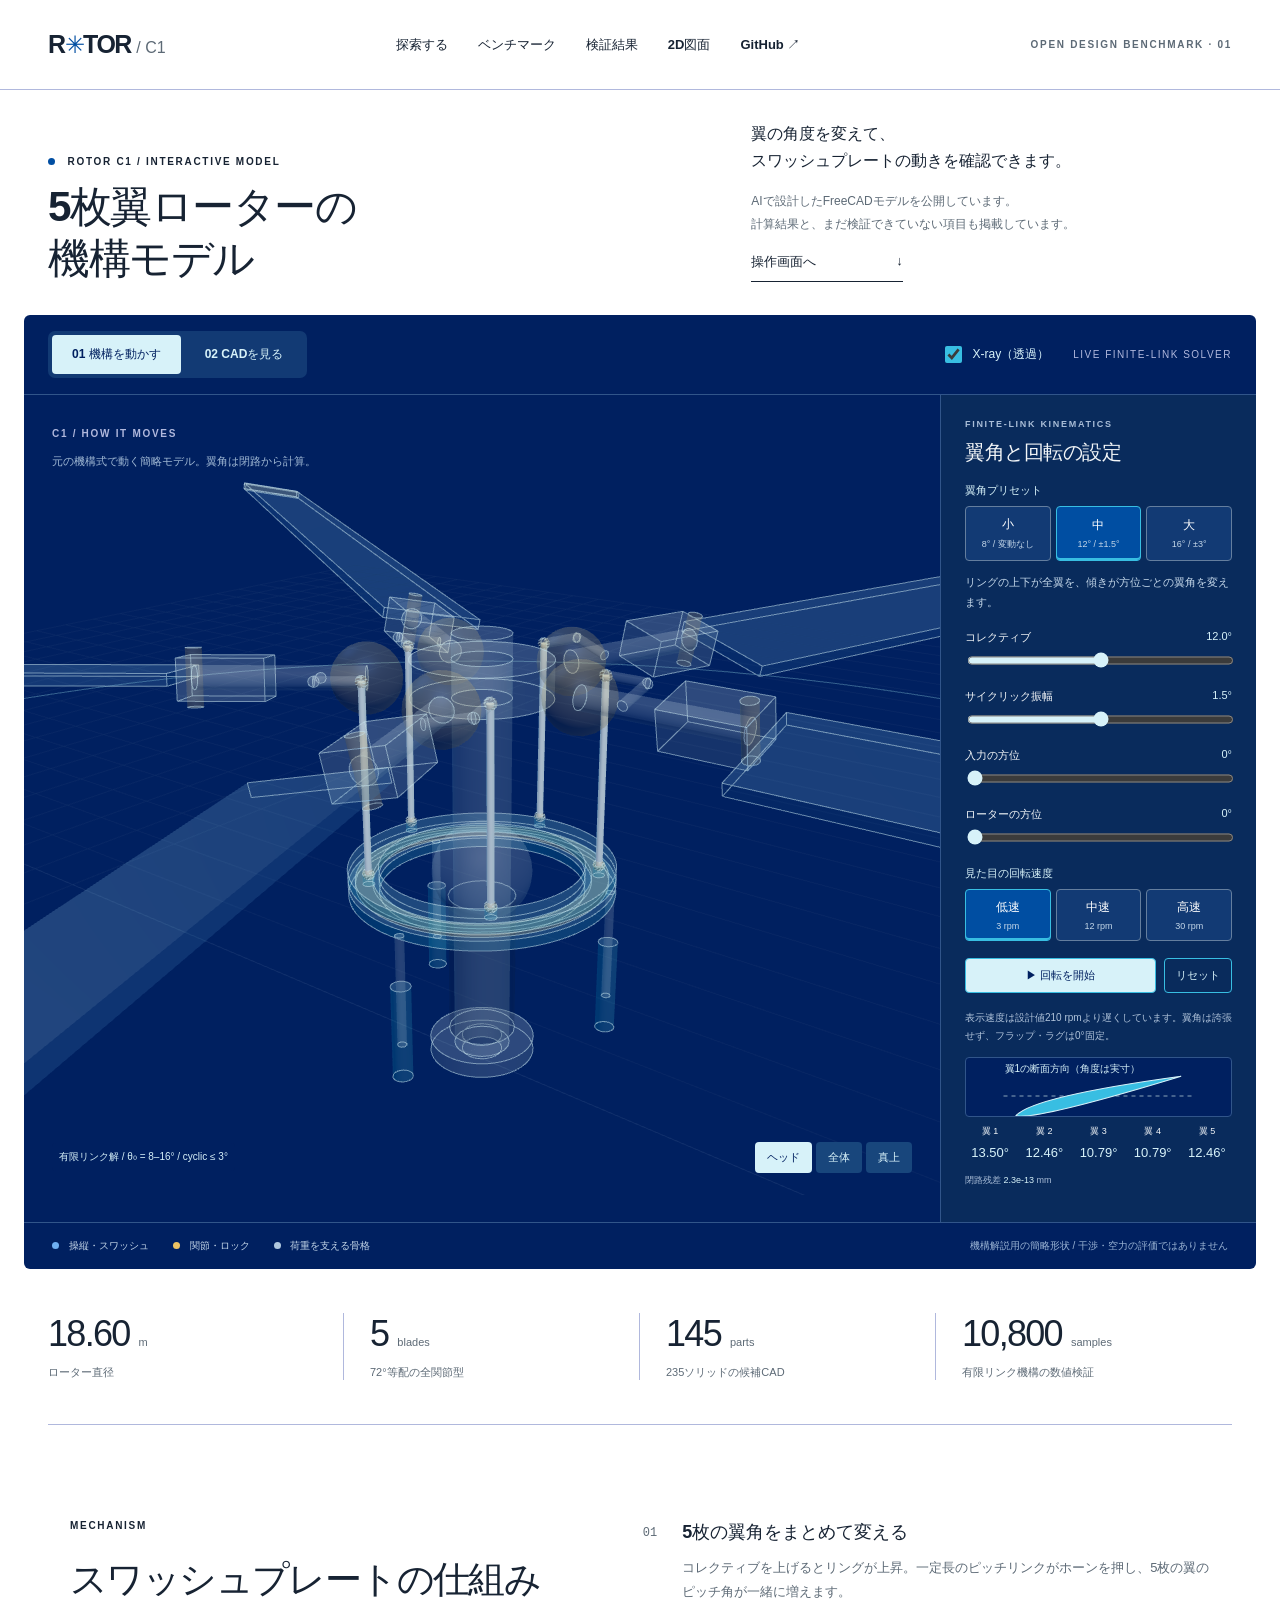
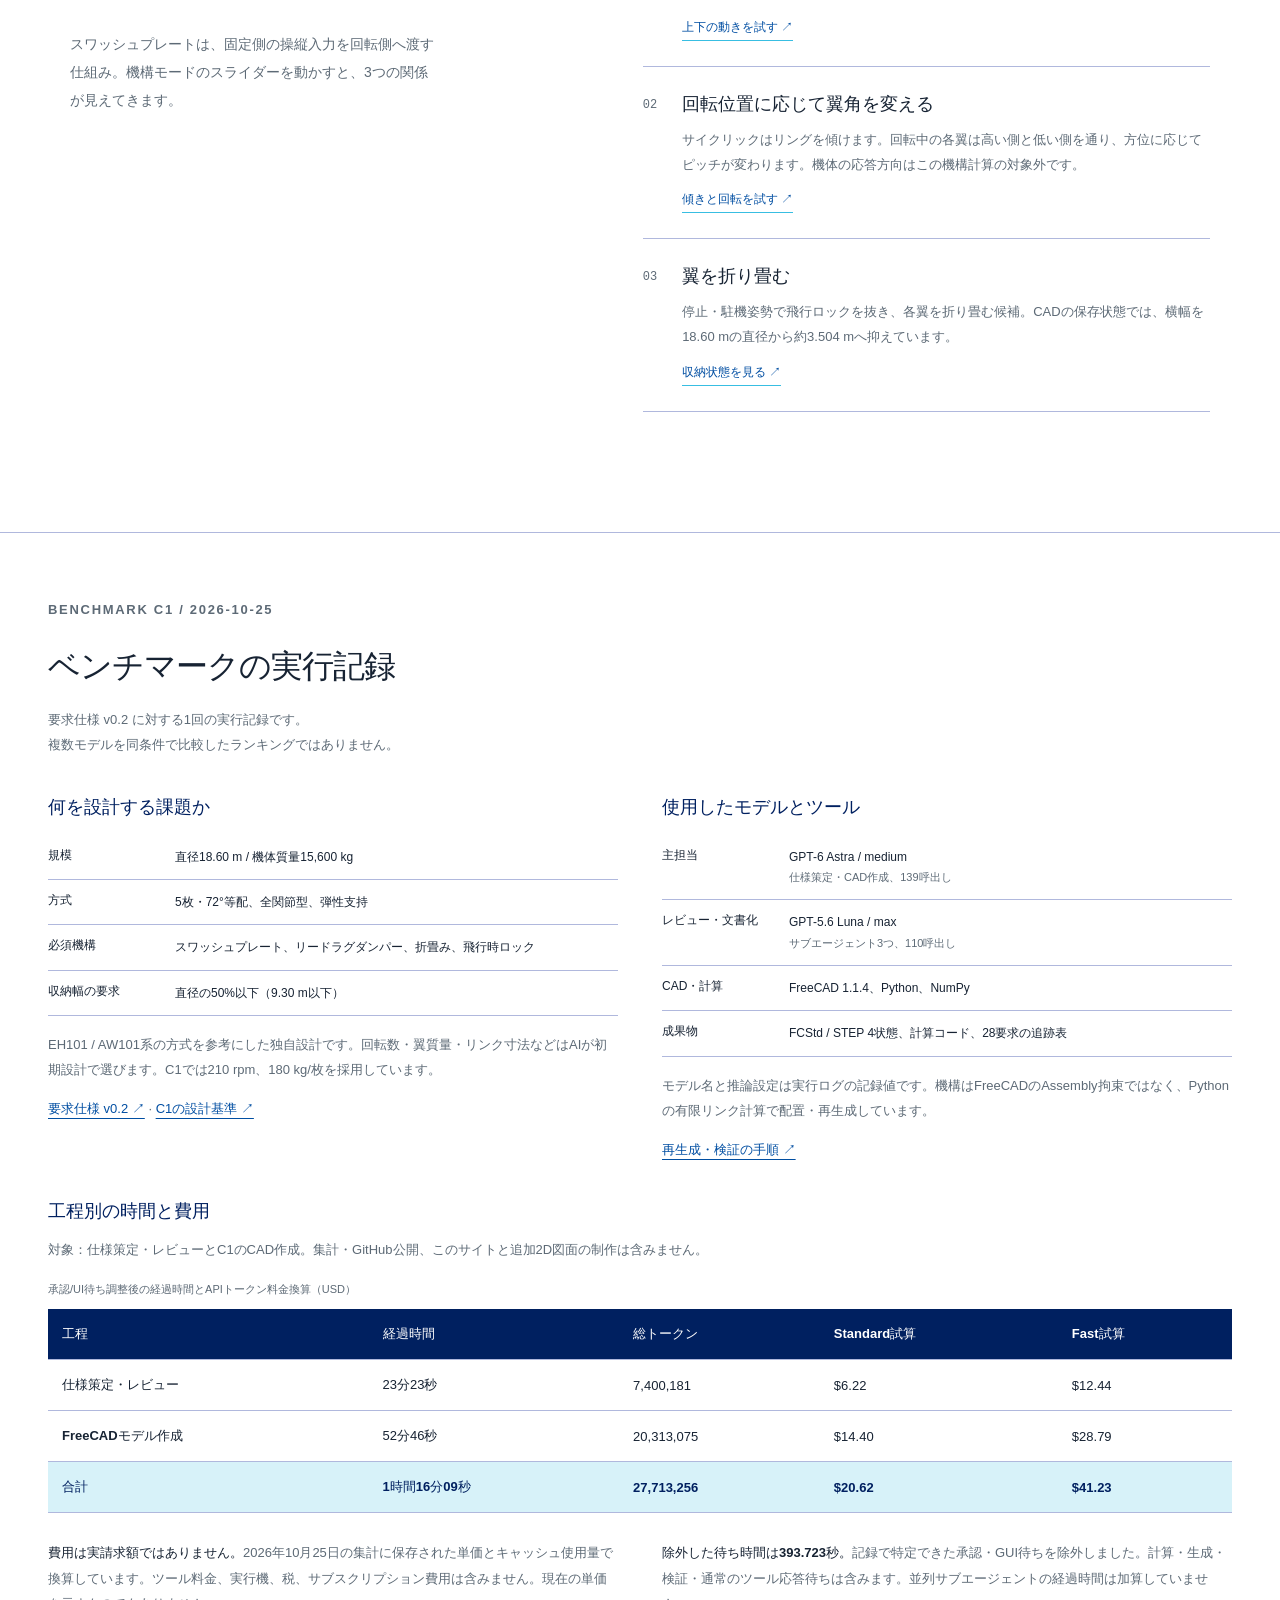
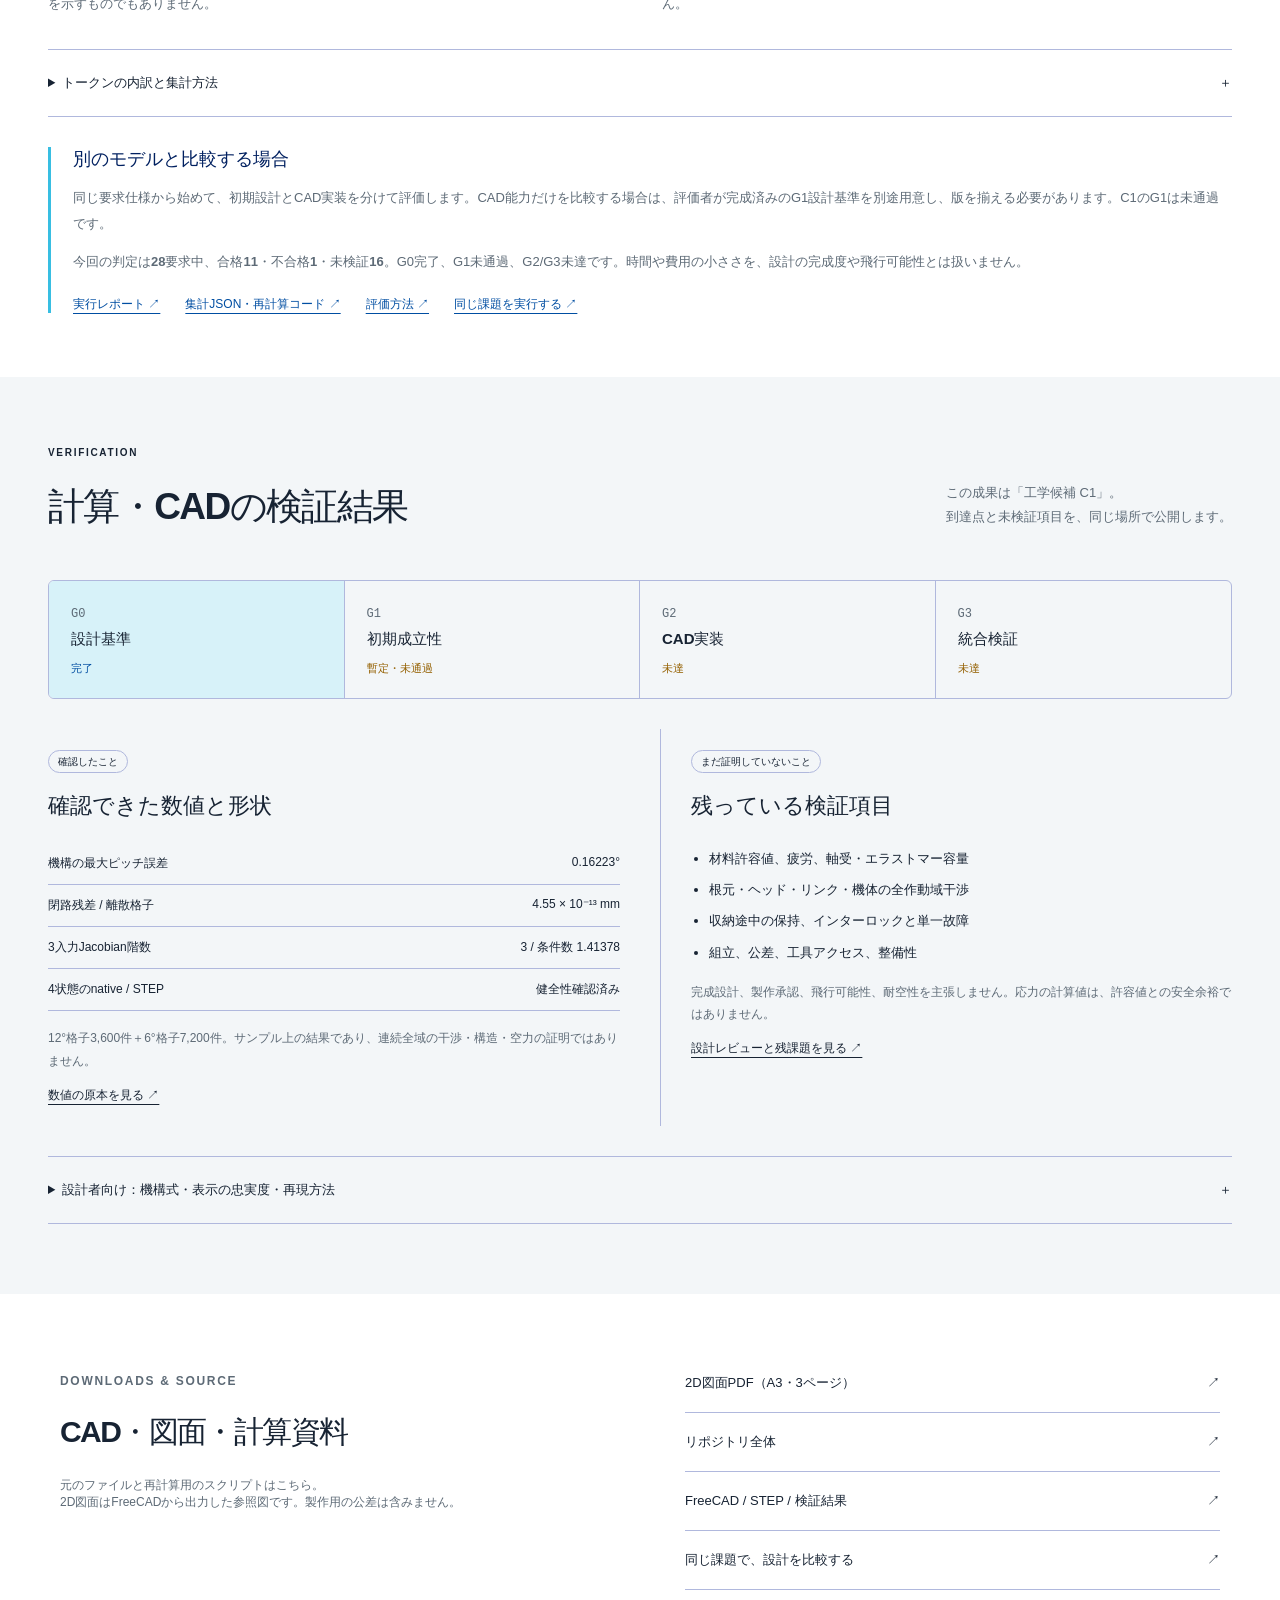
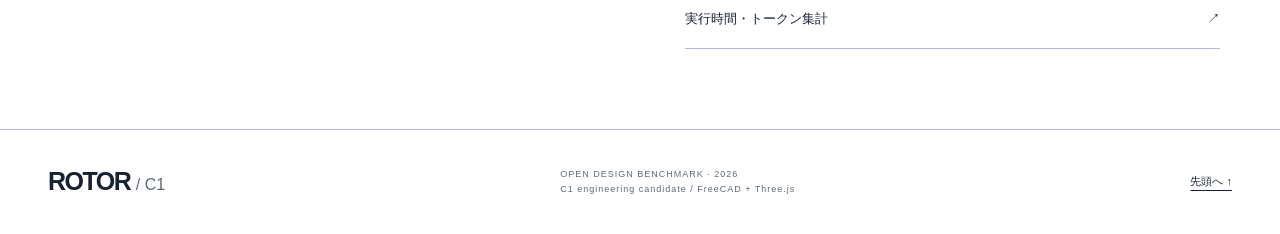
==== commit be6a6759: "Publish benchmark specification, model roster and measured cost breakdown" ====
--- a/docs/index.html
+++ b/docs/index.html
@@ -11,7 +11,7 @@
 </head>
 <body>
 <a class="skip" href="#explore">操作パネルへ</a>
-<header><a class="brand" href="#">R<span class="brand-mark">✳</span>TOR <small>/ C1</small></a><nav aria-label="メイン"><a href="#explore">探索する</a><a href="#evidence">検証結果</a><a href="drawings/rotor_reference_drawing_A3.pdf">2D図面</a><a href="https://github.com/naoyamd/rotor-cad-benchmark">GitHub ↗</a></nav><span class="edition">OPEN DESIGN BENCHMARK · 01</span></header>
+<header><a class="brand" href="#">R<span class="brand-mark">✳</span>TOR <small>/ C1</small></a><nav aria-label="メイン"><a href="#explore">探索する</a><a href="#benchmark">ベンチマーク</a><a href="#evidence">検証結果</a><a href="drawings/rotor_reference_drawing_A3.pdf">2D図面</a><a href="https://github.com/naoyamd/rotor-cad-benchmark">GitHub ↗</a></nav><span class="edition">OPEN DESIGN BENCHMARK · 01</span></header>
 <main>
 <section class="intro"><div><p class="eyebrow"><span class="dot"></span> ROTOR C1 / INTERACTIVE MODEL</p><h1>5枚翼ローターの<br>機構モデル</h1></div><div class="intro-copy"><p>翼の角度を変えて、<br>スワッシュプレートの動きを確認できます。</p><p class="muted">AIで設計したFreeCADモデルを公開しています。<br>計算結果と、まだ検証できていない項目も掲載しています。</p><a href="#explore" class="text-link">操作画面へ <span>↓</span></a></div></section>
 <section id="explore" class="explorer" aria-label="インタラクティブ3Dモデル">
@@ -23,6 +23,16 @@
 </section>
 <section class="numbers" aria-label="設計規模"><div><strong>18.60<span>m</span></strong><p>ローター直径</p></div><div><strong>5<span>blades</span></strong><p>72°等配の全関節型</p></div><div><strong>145<span>parts</span></strong><p>235ソリッドの候補CAD</p></div><div><strong>10,800<span>samples</span></strong><p>有限リンク機構の数値検証</p></div></section>
 <section class="story"><div class="section-intro"><p class="eyebrow">MECHANISM</p><h2>スワッシュプレートの仕組み</h2><p>スワッシュプレートは、固定側の操縦入力を回転側へ渡す仕組み。機構モードのスライダーを動かすと、3つの関係が見えてきます。</p></div><div class="story-steps"><article><span>01</span><div><h3>5枚の翼角をまとめて変える</h3><p>コレクティブを上げるとリングが上昇。一定長のピッチリンクがホーンを押し、5枚の翼のピッチ角が一緒に増えます。</p><button class="demo" data-demo="collective">上下の動きを試す ↗</button></div></article><article><span>02</span><div><h3>回転位置に応じて翼角を変える</h3><p>サイクリックはリングを傾けます。回転中の各翼は高い側と低い側を通り、方位に応じてピッチが変わります。機体の応答方向はこの機構計算の対象外です。</p><button class="demo" data-demo="cyclic">傾きと回転を試す ↗</button></div></article><article><span>03</span><div><h3>翼を折り畳む</h3><p>停止・駐機姿勢で飛行ロックを抜き、各翼を折り畳む候補。CADの保存状態では、横幅を18.60 mの直径から約3.504 mへ抑えています。</p><button class="demo" data-demo="fold">収納状態を見る ↗</button></div></article></div></section>
+<section id="benchmark" class="benchmark" aria-labelledby="benchmarkTitle">
+<div class="benchmark-heading"><div><p class="eyebrow">BENCHMARK C1 / 2026-10-25</p><h2 id="benchmarkTitle">ベンチマークの実行記録</h2></div><p>要求仕様 v0.2 に対する1回の実行記録です。<br>複数モデルを同条件で比較したランキングではありません。</p></div>
+<div class="benchmark-columns"><article><h3>何を設計する課題か</h3><dl class="benchmark-spec"><div><dt>規模</dt><dd>直径18.60 m / 機体質量15,600 kg</dd></div><div><dt>方式</dt><dd>5枚・72°等配、全関節型、弾性支持</dd></div><div><dt>必須機構</dt><dd>スワッシュプレート、リードラグダンパー、折畳み、飛行時ロック</dd></div><div><dt>収納幅の要求</dt><dd>直径の50%以下（9.30 m以下）</dd></div></dl><p>EH101 / AW101系の方式を参考にした独自設計です。回転数・翼質量・リンク寸法などはAIが初期設計で選びます。C1では210 rpm、180 kg/枚を採用しています。</p><p><a href="https://github.com/naoyamd/rotor-cad-benchmark/blob/main/DESIGN_REQUIREMENTS.md">要求仕様 v0.2 ↗</a> · <a href="https://github.com/naoyamd/rotor-cad-benchmark/blob/main/results/C1/design-basis.md">C1の設計基準 ↗</a></p></article>
+<article><h3>使用したモデルとツール</h3><dl class="benchmark-spec"><div><dt>主担当</dt><dd>GPT-6 Astra / medium<br><small>仕様策定・CAD作成、139呼出し</small></dd></div><div><dt>レビュー・文書化</dt><dd>GPT-5.6 Luna / max<br><small>サブエージェント3つ、110呼出し</small></dd></div><div><dt>CAD・計算</dt><dd>FreeCAD 1.1.4、Python、NumPy</dd></div><div><dt>成果物</dt><dd>FCStd / STEP 4状態、計算コード、28要求の追跡表</dd></div></dl><p>モデル名と推論設定は実行ログの記録値です。機構はFreeCADのAssembly拘束ではなく、Pythonの有限リンク計算で配置・再生成しています。</p><p><a href="https://github.com/naoyamd/rotor-cad-benchmark/blob/main/results/C1/RUN.md">再生成・検証の手順 ↗</a></p></article></div>
+<h3>工程別の時間と費用</h3><p class="benchmark-note">対象：仕様策定・レビューとC1のCAD作成。集計・GitHub公開、このサイトと追加2D図面の制作は含みません。</p>
+<div class="benchmark-table-wrap" role="region" aria-label="工程別の実行時間とAPI料金換算。狭い画面では横スクロールできます。" tabindex="0"><table class="benchmark-table"><caption>承認/UI待ち調整後の経過時間とAPIトークン料金換算（USD）</caption><thead><tr><th scope="col">工程</th><th scope="col">経過時間</th><th scope="col">総トークン</th><th scope="col">Standard試算</th><th scope="col">Fast試算</th></tr></thead><tbody><tr data-benchmark="specification"><th scope="row">仕様策定・レビュー</th><td data-metric="adjusted_elapsed_ms" data-value="1403261">23分23秒</td><td data-metric="total_tokens" data-value="7400181">7,400,181</td><td data-metric="standard_token_only_usd" data-value="6.2188688">$6.22</td><td data-metric="fast_token_only_usd" data-value="12.4377376">$12.44</td></tr><tr data-benchmark="cad_design"><th scope="row">FreeCADモデル作成</th><td data-metric="adjusted_elapsed_ms" data-value="3165655">52分46秒</td><td data-metric="total_tokens" data-value="20313075">20,313,075</td><td data-metric="standard_token_only_usd" data-value="14.3965514">$14.40</td><td data-metric="fast_token_only_usd" data-value="28.7931028">$28.79</td></tr><tr data-benchmark="total"><th scope="row">合計</th><td data-metric="adjusted_elapsed_ms" data-value="4568916">1時間16分09秒</td><td data-metric="total_tokens" data-value="27713256">27,713,256</td><td data-metric="standard_token_only_usd" data-value="20.6154202">$20.62</td><td data-metric="fast_token_only_usd" data-value="41.2308404">$41.23</td></tr></tbody></table></div>
+<div class="benchmark-notes"><p><strong>費用は実請求額ではありません。</strong>2026年10月25日の集計に保存された単価とキャッシュ使用量で換算しています。ツール料金、実行機、税、サブスクリプション費用は含みません。現在の単価を示すものでもありません。</p><p><strong>除外した待ち時間は393.723秒。</strong>記録で特定できた承認・GUI待ちを除外しました。計算・生成・検証・通常のツール応答待ちは含みます。並列サブエージェントの経過時間は加算していません。</p></div>
+<details><summary>トークンの内訳と集計方法 <span>＋</span></summary><div class="benchmark-columns"><div><dl class="benchmark-spec"><div><dt>入力合計</dt><dd>27,514,781 tokens</dd></div><div><dt>うちキャッシュ済み</dt><dd>26,787,456 tokens（入力の97.36%）</dd></div><div><dt>キャッシュなし入力</dt><dd>727,325 tokens</dd></div><div><dt>出力</dt><dd>198,475 tokens</dd></div></dl></div><div><p>親とサブエージェントの249呼出しを合計しています。同じ会話履歴の再入力も含む累計であり、成果物の文章量ではありません。キャッシュ済み入力は入力合計の内数です。</p><p>公開JSONと再集計コードから数値を再計算できます。元の非公開ログそのものは公開していません。未記録の待ちは切り分けられないため、時間は厳密なモデル計算時間や人間の労働時間とは異なります。</p></div></div></details>
+<div class="benchmark-comparison"><h3>別のモデルと比較する場合</h3><p>同じ要求仕様から始めて、初期設計とCAD実装を分けて評価します。CAD能力だけを比較する場合は、評価者が完成済みのG1設計基準を別途用意し、版を揃える必要があります。C1のG1は未通過です。</p><p>今回の判定は<strong>28要求中、合格11・不合格1・未検証16</strong>。G0完了、G1未通過、G2/G3未達です。時間や費用の小ささを、設計の完成度や飛行可能性とは扱いません。</p><div class="benchmark-links"><a href="https://github.com/naoyamd/rotor-cad-benchmark/blob/main/EXECUTION_REPORT.md">実行レポート ↗</a><a href="https://github.com/naoyamd/rotor-cad-benchmark/tree/main/metrics/C1">集計JSON・再計算コード ↗</a><a href="https://github.com/naoyamd/rotor-cad-benchmark/blob/main/VERIFICATION.md">評価方法 ↗</a><a href="https://github.com/naoyamd/rotor-cad-benchmark/blob/main/HANDOFF.md">同じ課題を実行する ↗</a></div></div>
+</section>
 <section id="evidence" class="evidence"><div class="evidence-heading"><div><p class="eyebrow">VERIFICATION</p><h2>計算・CADの検証結果</h2></div><p>この成果は「工学候補 C1」。<br>到達点と未検証項目を、同じ場所で公開します。</p></div><div class="gate-strip"><div class="passed"><span>G0</span><b>設計基準</b><small>完了</small></div><div><span>G1</span><b>初期成立性</b><small>暫定・未通過</small></div><div><span>G2</span><b>CAD実装</b><small>未達</small></div><div><span>G3</span><b>統合検証</b><small>未達</small></div></div><div class="evidence-grid"><article><span class="badge">確認したこと</span><h3>確認できた数値と形状</h3><dl><div><dt>機構の最大ピッチ誤差</dt><dd>0.16223°</dd></div><div><dt>閉路残差 / 離散格子</dt><dd>4.55 × 10⁻¹³ mm</dd></div><div><dt>3入力Jacobian階数</dt><dd>3 / 条件数 1.41378</dd></div><div><dt>4状態のnative / STEP</dt><dd>健全性確認済み</dd></div></dl><p>12°格子3,600件＋6°格子7,200件。サンプル上の結果であり、連続全域の干渉・構造・空力の証明ではありません。</p><a href="https://github.com/naoyamd/rotor-cad-benchmark/blob/main/results/C1/verification/numerical.json">数値の原本を見る ↗</a></article><article class="limits"><span class="badge">まだ証明していないこと</span><h3>残っている検証項目</h3><ul><li>材料許容値、疲労、軸受・エラストマー容量</li><li>根元・ヘッド・リンク・機体の全作動域干渉</li><li>収納途中の保持、インターロックと単一故障</li><li>組立、公差、工具アクセス、整備性</li></ul><p>完成設計、製作承認、飛行可能性、耐空性を主張しません。応力の計算値は、許容値との安全余裕ではありません。</p><a href="https://github.com/naoyamd/rotor-cad-benchmark/blob/main/results/C1/final-report.md">設計レビューと残課題を見る ↗</a></article></div>
 <details><summary>設計者向け：機構式・表示の忠実度・再現方法 <span>＋</span></summary><div class="technical"><div><h3>幾何学目標</h3><p class="formula">θ(ψ) = θ₀ + θ₁c cos ψ + θ₁s sin ψ</p><p>表示角はこの式を直接当てた値ではなく、元のmechanism.pyと同じ有限長リンクの閉路から求めます。コレクティブ8–16°、サイクリック振幅0–3°。+X前、+Y左、+Z上、上から見て反時計回り。</p></div><div><h3>実CADと解説モデルの区別</h3><p>実CADモードは保存済みFCStdを線形偏差3 mm・角度偏差0.35 radで三角形化。機体参照包絡を除く145部品を表示。操作モードは同じ機構座標とリンク解を使った簡略形状で、干渉判定用CADではありません。</p><p>独立した3入力、構成部品、接続関係、検証資料を公開。実機AW101の複製ではありません。</p></div></div></details>
 </section>
--- a/docs/style.css
+++ b/docs/style.css
@@ -8,3 +8,5 @@
 /* Palette: codex-training-report-deck / training-report-blue. */
 .intro{padding-top:30px;padding-bottom:30px}.intro h1{font-size:clamp(30px,3.3vw,48px);letter-spacing:-1.5px}.intro-copy>p:first-child{font-size:16px}.intro .eyebrow{margin-bottom:14px}.intro-copy .muted{font-size:12px}.stage-wrap{background:#002060;height:800px}.controls{padding-top:24px}.controls h2{margin-bottom:16px}.display-options{display:flex;align-items:center;gap:24px}.xray-label{display:flex;align-items:center;gap:8px;font-size:12px;color:#D7F2F9;cursor:pointer}.xray-label input{accent-color:#38BEE2;width:17px;height:17px}.preset-label{font-size:11px;margin:17px 0 8px;color:#D7F2F9}.presets{display:grid;grid-template-columns:repeat(3,1fr);gap:5px}.presets button{background:#123a74;color:#fff;border:1px solid #647e9e;border-radius:4px;padding:9px 3px;font-size:12px}.presets small{display:block;font-size:9px;margin-top:5px;color:#c4d7e9}.presets .active{background:#004EA2;border-color:#38BEE2;box-shadow:inset 0 -2px #38BEE2}.control-intro{margin-top:12px}.pitch-section{margin-top:12px;background:#002060;border:1px solid #31558a;border-radius:4px}.pitch-section svg{display:block;width:100%;height:58px}.intro-copy .text-link{padding-top:5px}.explorer{border-radius:6px}.stage-bottom #status{background:#002060cf}.brand-mark{color:#004EA2}
 @media(max-width:700px){.intro{padding:24px;gap:14px}.intro h1{font-size:32px}.intro-copy>p:first-child{font-size:14px}.intro-copy .muted{display:none}.explorer-top{flex-wrap:wrap;gap:12px}.display-options{margin-left:auto}.stage-wrap{height:410px}.controls{padding:22px}.presets button{min-height:48px}.pitch-section svg{height:64px}}
+.benchmark{padding:64px 48px;border-top:1px solid var(--line)}.benchmark-heading h2{font-size:32px;line-height:1.4;letter-spacing:-1px;margin:0 0 18px}.benchmark-heading>p,.benchmark p{font-size:13px;line-height:1.95;color:var(--muted)}.benchmark h3{font-size:18px;margin:24px 0 14px;color:#002060}.benchmark-columns{display:grid;grid-template-columns:1fr 1fr;gap:44px}.benchmark-spec>div{align-items:start;gap:22px}.benchmark-spec dt{flex:0 0 105px}.benchmark-spec dd{flex:1;line-height:1.7}.benchmark-spec small{color:var(--muted);font-size:11px}.benchmark-table-wrap{overflow-x:auto;margin-top:20px}.benchmark-table{width:100%;border-collapse:collapse;min-width:650px;font-size:13px;text-align:left;font-variant-numeric:tabular-nums}.benchmark-table caption{text-align:left;font-size:11px;color:var(--muted);padding:0 0 12px}.benchmark-table th,.benchmark-table td{padding:16px 14px;border-bottom:1px solid var(--line);white-space:nowrap}.benchmark-table thead{background:#002060;color:white}.benchmark-table tbody tr:last-child{background:#D7F2F9;font-weight:700;color:#002060}.benchmark-notes{display:grid;grid-template-columns:1fr 1fr;gap:44px;margin-top:14px}.benchmark-notes strong{color:#172333}.benchmark details{margin-top:20px}.benchmark details .benchmark-columns{padding-bottom:20px}.benchmark-comparison{margin-top:30px;padding-left:22px;border-left:3px solid #38BEE2}.benchmark-links{display:flex;flex-wrap:wrap;gap:16px 25px;font-size:12px;margin-top:22px}.benchmark-note{margin-bottom:0}.benchmark a{color:#004EA2}
+@media(max-width:700px){.benchmark{padding:44px 24px}.benchmark-heading h2{font-size:26px}.benchmark-columns,.benchmark-notes{grid-template-columns:1fr;gap:10px}.benchmark p{font-size:12px}.benchmark-spec>div{font-size:11px;gap:12px}.benchmark-spec dt{flex-basis:90px}.benchmark-table{font-size:12px}.benchmark-table th,.benchmark-table td{padding:13px 10px}.benchmark-comparison{padding-left:15px}header nav{gap:10px;font-size:10px}header nav a[href="#evidence"]{display:none}}
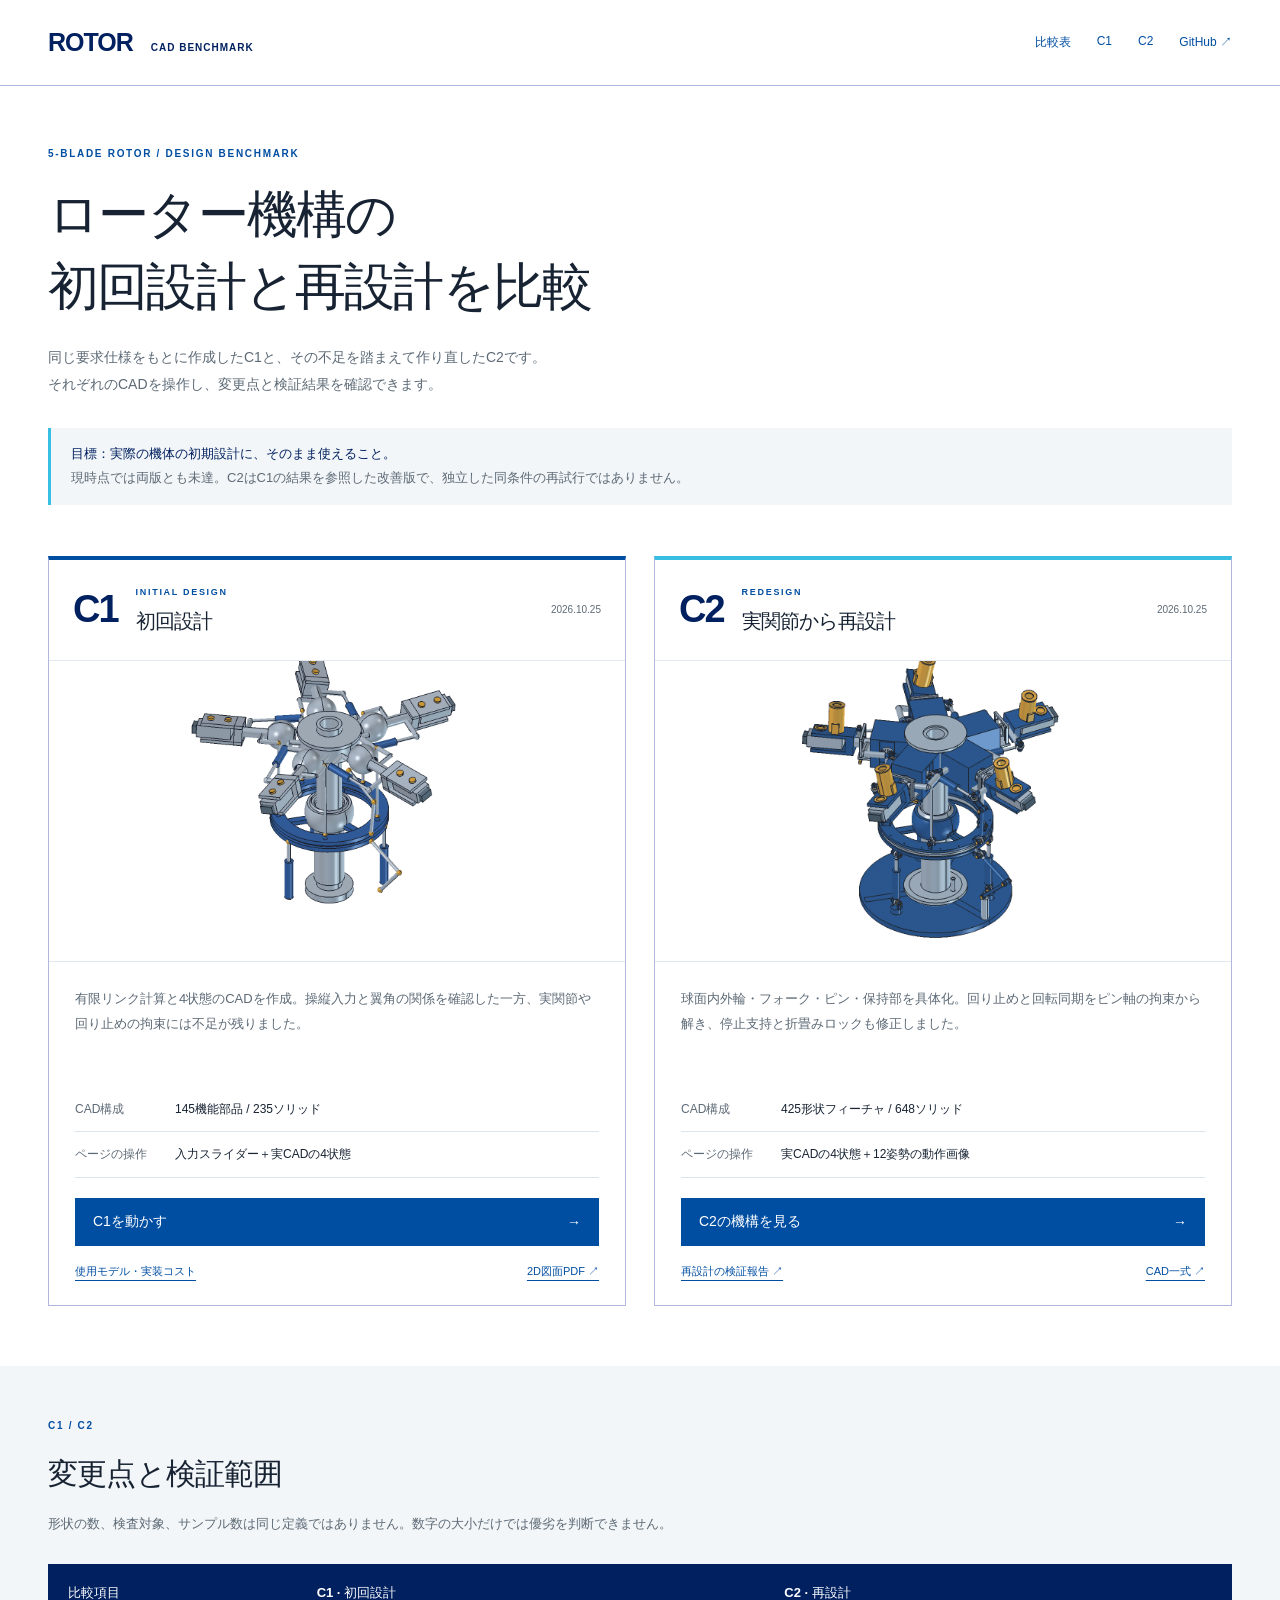
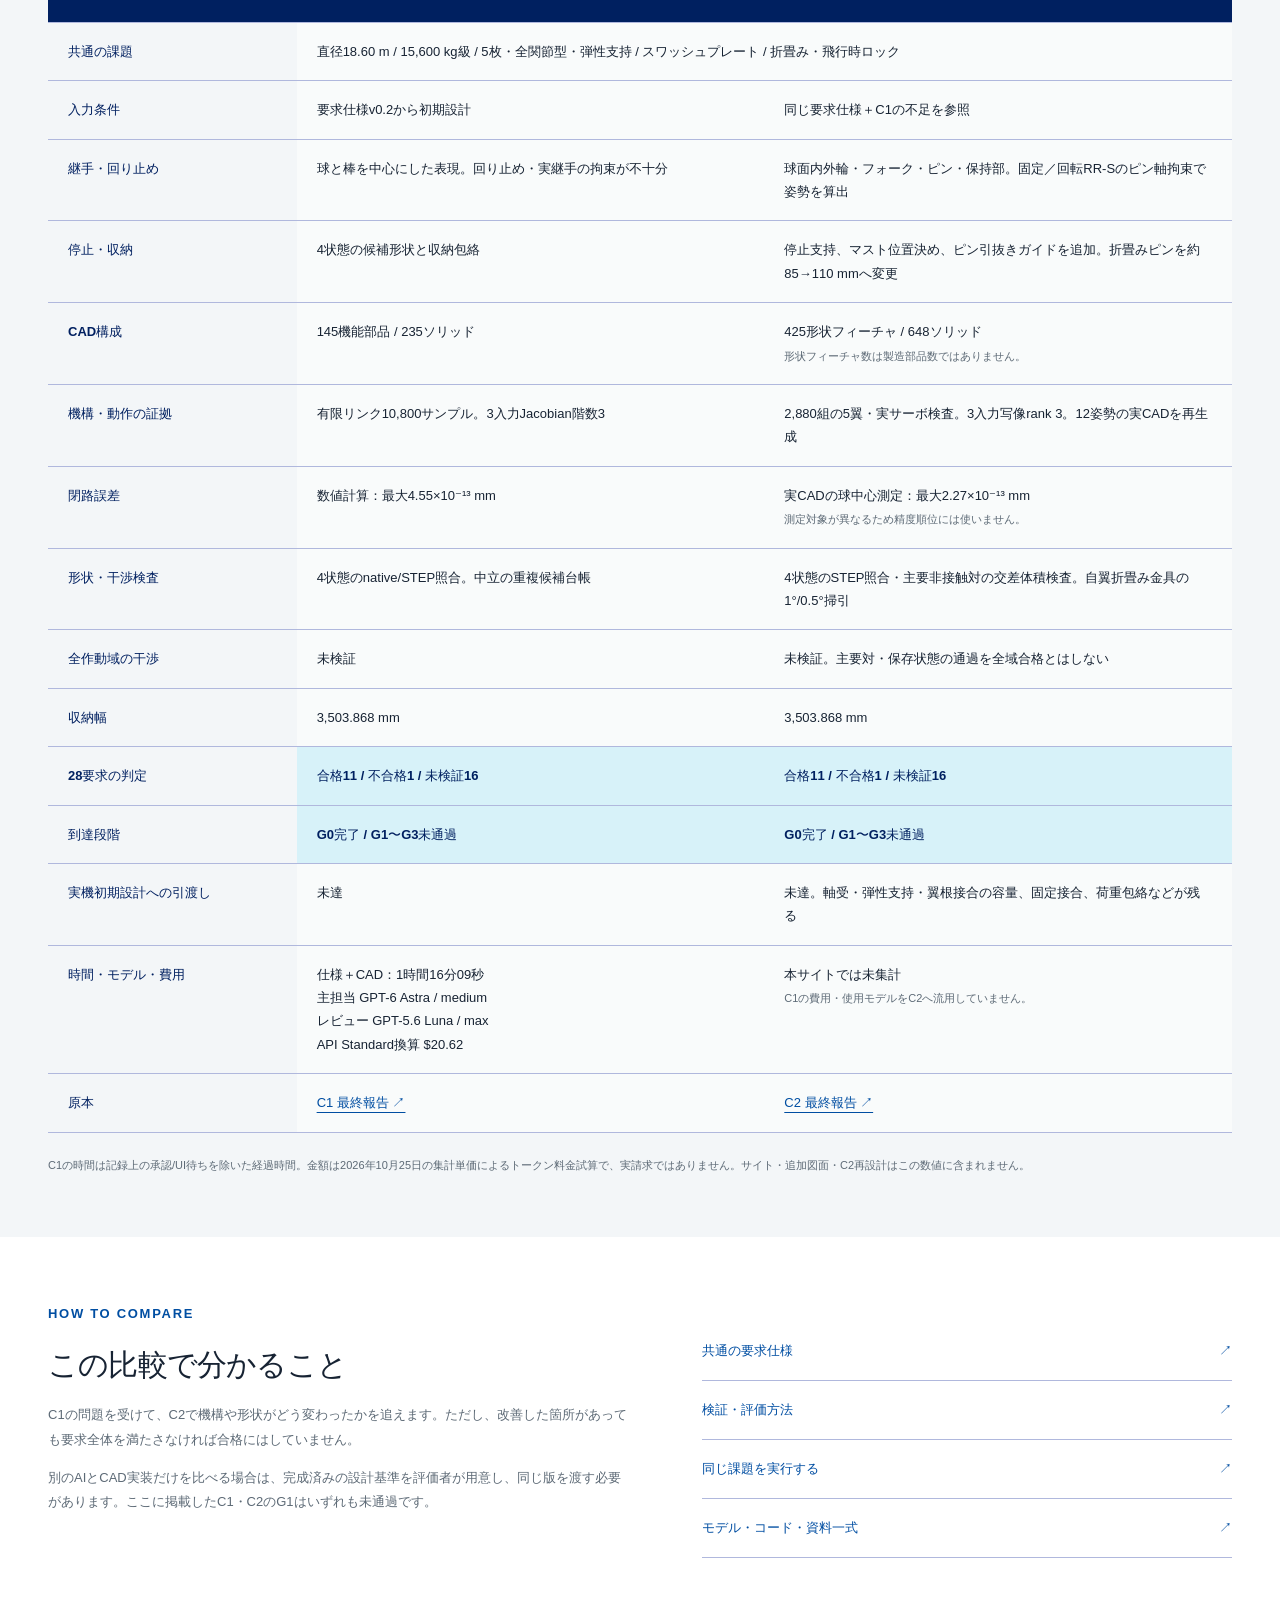
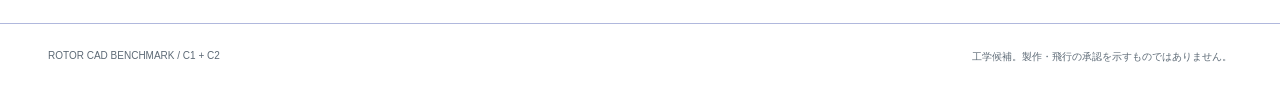
==== commit 487972e4: "Add C1-C2 comparison landing and standalone C2 CAD explorer" ====
--- a/docs/index.html
+++ b/docs/index.html
@@ -1,43 +1,25 @@
 <!doctype html>
-<html lang="ja">
-<head>
-  <meta charset="utf-8"><meta name="viewport" content="width=device-width,initial-scale=1">
-  <title>ROTOR / C1 — 5枚翼ローターの機構モデル</title>
-  <meta name="description" content="5枚翼ローターのスワッシュプレートをThree.jsで探索。FreeCADの実形状、有限リンク機構、検証の証拠と未達事項を公開する設計ベンチマーク。">
-  <meta name="theme-color" content="#002060">
-  <link rel="icon" href="data:image/svg+xml,%3Csvg xmlns='http://www.w3.org/2000/svg' viewBox='0 0 100 100'%3E%3Crect width='100' height='100' rx='22' fill='%23002060'/%3E%3Ctext x='22' y='74' font-size='72' fill='%2338BEE2'%3ER%3C/text%3E%3C/svg%3E">
-  <link rel="stylesheet" href="style.css">
-  <script type="importmap">{"imports":{"three":"./vendor/three.module.js"}}</script>
-</head>
-<body>
-<a class="skip" href="#explore">操作パネルへ</a>
-<header><a class="brand" href="#">R<span class="brand-mark">✳</span>TOR <small>/ C1</small></a><nav aria-label="メイン"><a href="#explore">探索する</a><a href="#benchmark">ベンチマーク</a><a href="#evidence">検証結果</a><a href="drawings/rotor_reference_drawing_A3.pdf">2D図面</a><a href="https://github.com/naoyamd/rotor-cad-benchmark">GitHub ↗</a></nav><span class="edition">OPEN DESIGN BENCHMARK · 01</span></header>
-<main>
-<section class="intro"><div><p class="eyebrow"><span class="dot"></span> ROTOR C1 / INTERACTIVE MODEL</p><h1>5枚翼ローターの<br>機構モデル</h1></div><div class="intro-copy"><p>翼の角度を変えて、<br>スワッシュプレートの動きを確認できます。</p><p class="muted">AIで設計したFreeCADモデルを公開しています。<br>計算結果と、まだ検証できていない項目も掲載しています。</p><a href="#explore" class="text-link">操作画面へ <span>↓</span></a></div></section>
-<section id="explore" class="explorer" aria-label="インタラクティブ3Dモデル">
-  <div class="explorer-top"><div class="tabs" role="group" aria-label="表示モード"><button id="liveMode" class="active" aria-pressed="true">01 機構を動かす</button><button id="cadMode" aria-pressed="false">02 CADを見る</button></div><div class="display-options"><label class="xray-label"><input id="xray" type="checkbox" checked> X-ray（透過）</label><span class="live-tag" id="modeTag">LIVE FINITE-LINK SOLVER</span></div></div>
-  <div class="explorer-body"><div class="stage-wrap"><div id="viewport" tabindex="0" role="img" aria-label="3Dローターモデル。ドラッグで回転、ホイールで拡大。下の視点ボタンでも操作できます。"></div><div class="stage-caption"><span class="eyebrow" id="stageTitle">C1 / ROTOR HEAD</span><p id="stageDescription">145部品の実CAD形状。部品をクリックして調べる。</p></div><div class="stage-bottom"><span id="status" role="status" aria-live="polite">モデルを読み込み中…</span><div class="camera-buttons" role="group" aria-label="視点"><button data-view="head" class="active">ヘッド</button><button data-view="full">全体</button><button data-view="top">真上</button></div></div><div id="loadError" hidden></div></div>
-  <aside class="controls"><div id="cadControls" hidden><p class="eyebrow">SAVED DESIGN STATES</p><h2>保存済みのCAD状態</h2><div class="state-grid" role="group" aria-label="CAD状態"><button data-state="neutral" class="active">01 <b>中立</b><small>collective 12°</small></button><button data-state="max-input">02 <b>最大入力</b><small>端入力の保存状態</small></button><button data-state="parked">03 <b>駐機</b><small>ピッチを戻し、解錠</small></button><button data-state="folded">04 <b>折畳み</b><small>収納幅 3.504 m</small></button></div><label class="select-label" for="isolate">見たい構成を選ぶ</label><select id="isolate"><option value="all">アセンブリ全体</option><option value="Swashplate">スワッシュプレート</option><option value="Blade1">1枚目の翼根と翼</option><option value="Hub">ハブ・マスト</option><option value="Fixed">固定部・サーボ</option></select><div class="part-info" aria-live="polite"><span class="eyebrow">PART INSPECTOR</span><h3 id="partName">部品を選択</h3><p id="partDetail">3D上の部品をクリック。名前・接続先・設計上の注記を確認できます。</p></div><p class="fine">保存済み4状態を切り替えます。状態間の安全な遷移を証明するアニメーションではありません。</p></div>
-  <div id="liveControls"><p class="eyebrow">FINITE-LINK KINEMATICS</p><h2>翼角と回転の設定</h2><p class="preset-label">翼角プリセット</p><div class="presets" role="group" aria-label="翼角プリセット"><button data-pitch="0">小<small>8° / 変動なし</small></button><button data-pitch="1" class="active" aria-pressed="true">中<small>12° / ±1.5°</small></button><button data-pitch="2">大<small>16° / ±3°</small></button></div><p class="control-intro">リングの上下が全翼を、傾きが方位ごとの翼角を変えます。</p><label for="collective">コレクティブ <output id="collectiveValue">12.0°</output></label><input id="collective" type="range" min="8" max="16" step="0.1" value="12"><label for="cyclic">サイクリック振幅 <output id="cyclicValue">0.0°</output></label><input id="cyclic" type="range" min="0" max="3" step="0.1" value="1.5"><label for="phase">入力の方位 <output id="phaseValue">0°</output></label><input id="phase" type="range" min="0" max="360" step="1" value="0"><label for="azimuth">ローターの方位 <output id="azimuthValue">0°</output></label><input id="azimuth" type="range" min="0" max="359" step="1" value="0"><p class="preset-label">見た目の回転速度</p><div class="presets" role="group" aria-label="回転速度プリセット"><button data-speed="0" class="active" aria-pressed="true">低速<small>3 rpm</small></button><button data-speed="1">中速<small>12 rpm</small></button><button data-speed="2">高速<small>30 rpm</small></button></div><div class="play-row"><button id="play" aria-pressed="false">▶ 回転を開始</button><button id="reset">リセット</button></div><p class="fine">表示速度は設計値210 rpmより遅くしています。翼角は誇張せず、フラップ・ラグは0°固定。</p><div class="pitch-section"><svg viewBox="0 0 220 58" role="img" aria-label="翼1のピッチ角。破線が0度。"><path d="M15 38H205" stroke="#8aa5ba" stroke-dasharray="4 4"/><g id="pitchSection"><path d="M25 38 Q45 23 195 38 Q45 47 25 38Z" fill="#38BEE2" stroke="#D7F2F9"/></g><text x="16" y="14" fill="#D7F2F9" font-size="10">翼1の断面方向（角度は実寸）</text></svg></div><div id="pitches" class="pitches" aria-label="各翼ピッチ角"></div><p class="residual">閉路残差 <output id="residual">—</output> mm</p></div></aside></div>
-  <div class="explorer-foot"><span><i class="legend blue"></i> 操縦・スワッシュ</span><span><i class="legend gold"></i> 関節・ロック</span><span><i class="legend silver"></i> 荷重を支える骨格</span><span id="modelNote">実CADの三角形化表示 / 長さ単位 m</span></div>
-</section>
-<section class="numbers" aria-label="設計規模"><div><strong>18.60<span>m</span></strong><p>ローター直径</p></div><div><strong>5<span>blades</span></strong><p>72°等配の全関節型</p></div><div><strong>145<span>parts</span></strong><p>235ソリッドの候補CAD</p></div><div><strong>10,800<span>samples</span></strong><p>有限リンク機構の数値検証</p></div></section>
-<section class="story"><div class="section-intro"><p class="eyebrow">MECHANISM</p><h2>スワッシュプレートの仕組み</h2><p>スワッシュプレートは、固定側の操縦入力を回転側へ渡す仕組み。機構モードのスライダーを動かすと、3つの関係が見えてきます。</p></div><div class="story-steps"><article><span>01</span><div><h3>5枚の翼角をまとめて変える</h3><p>コレクティブを上げるとリングが上昇。一定長のピッチリンクがホーンを押し、5枚の翼のピッチ角が一緒に増えます。</p><button class="demo" data-demo="collective">上下の動きを試す ↗</button></div></article><article><span>02</span><div><h3>回転位置に応じて翼角を変える</h3><p>サイクリックはリングを傾けます。回転中の各翼は高い側と低い側を通り、方位に応じてピッチが変わります。機体の応答方向はこの機構計算の対象外です。</p><button class="demo" data-demo="cyclic">傾きと回転を試す ↗</button></div></article><article><span>03</span><div><h3>翼を折り畳む</h3><p>停止・駐機姿勢で飛行ロックを抜き、各翼を折り畳む候補。CADの保存状態では、横幅を18.60 mの直径から約3.504 mへ抑えています。</p><button class="demo" data-demo="fold">収納状態を見る ↗</button></div></article></div></section>
-<section id="benchmark" class="benchmark" aria-labelledby="benchmarkTitle">
-<div class="benchmark-heading"><div><p class="eyebrow">BENCHMARK C1 / 2026-10-25</p><h2 id="benchmarkTitle">ベンチマークの実行記録</h2></div><p>要求仕様 v0.2 に対する1回の実行記録です。<br>複数モデルを同条件で比較したランキングではありません。</p></div>
-<div class="benchmark-columns"><article><h3>何を設計する課題か</h3><dl class="benchmark-spec"><div><dt>規模</dt><dd>直径18.60 m / 機体質量15,600 kg</dd></div><div><dt>方式</dt><dd>5枚・72°等配、全関節型、弾性支持</dd></div><div><dt>必須機構</dt><dd>スワッシュプレート、リードラグダンパー、折畳み、飛行時ロック</dd></div><div><dt>収納幅の要求</dt><dd>直径の50%以下（9.30 m以下）</dd></div></dl><p>EH101 / AW101系の方式を参考にした独自設計です。回転数・翼質量・リンク寸法などはAIが初期設計で選びます。C1では210 rpm、180 kg/枚を採用しています。</p><p><a href="https://github.com/naoyamd/rotor-cad-benchmark/blob/main/DESIGN_REQUIREMENTS.md">要求仕様 v0.2 ↗</a> · <a href="https://github.com/naoyamd/rotor-cad-benchmark/blob/main/results/C1/design-basis.md">C1の設計基準 ↗</a></p></article>
-<article><h3>使用したモデルとツール</h3><dl class="benchmark-spec"><div><dt>主担当</dt><dd>GPT-6 Astra / medium<br><small>仕様策定・CAD作成、139呼出し</small></dd></div><div><dt>レビュー・文書化</dt><dd>GPT-5.6 Luna / max<br><small>サブエージェント3つ、110呼出し</small></dd></div><div><dt>CAD・計算</dt><dd>FreeCAD 1.1.4、Python、NumPy</dd></div><div><dt>成果物</dt><dd>FCStd / STEP 4状態、計算コード、28要求の追跡表</dd></div></dl><p>モデル名と推論設定は実行ログの記録値です。機構はFreeCADのAssembly拘束ではなく、Pythonの有限リンク計算で配置・再生成しています。</p><p><a href="https://github.com/naoyamd/rotor-cad-benchmark/blob/main/results/C1/RUN.md">再生成・検証の手順 ↗</a></p></article></div>
-<h3>工程別の時間と費用</h3><p class="benchmark-note">対象：仕様策定・レビューとC1のCAD作成。集計・GitHub公開、このサイトと追加2D図面の制作は含みません。</p>
-<div class="benchmark-table-wrap" role="region" aria-label="工程別の実行時間とAPI料金換算。狭い画面では横スクロールできます。" tabindex="0"><table class="benchmark-table"><caption>承認/UI待ち調整後の経過時間とAPIトークン料金換算（USD）</caption><thead><tr><th scope="col">工程</th><th scope="col">経過時間</th><th scope="col">総トークン</th><th scope="col">Standard試算</th><th scope="col">Fast試算</th></tr></thead><tbody><tr data-benchmark="specification"><th scope="row">仕様策定・レビュー</th><td data-metric="adjusted_elapsed_ms" data-value="1403261">23分23秒</td><td data-metric="total_tokens" data-value="7400181">7,400,181</td><td data-metric="standard_token_only_usd" data-value="6.2188688">$6.22</td><td data-metric="fast_token_only_usd" data-value="12.4377376">$12.44</td></tr><tr data-benchmark="cad_design"><th scope="row">FreeCADモデル作成</th><td data-metric="adjusted_elapsed_ms" data-value="3165655">52分46秒</td><td data-metric="total_tokens" data-value="20313075">20,313,075</td><td data-metric="standard_token_only_usd" data-value="14.3965514">$14.40</td><td data-metric="fast_token_only_usd" data-value="28.7931028">$28.79</td></tr><tr data-benchmark="total"><th scope="row">合計</th><td data-metric="adjusted_elapsed_ms" data-value="4568916">1時間16分09秒</td><td data-metric="total_tokens" data-value="27713256">27,713,256</td><td data-metric="standard_token_only_usd" data-value="20.6154202">$20.62</td><td data-metric="fast_token_only_usd" data-value="41.2308404">$41.23</td></tr></tbody></table></div>
-<div class="benchmark-notes"><p><strong>費用は実請求額ではありません。</strong>2026年10月25日の集計に保存された単価とキャッシュ使用量で換算しています。ツール料金、実行機、税、サブスクリプション費用は含みません。現在の単価を示すものでもありません。</p><p><strong>除外した待ち時間は393.723秒。</strong>記録で特定できた承認・GUI待ちを除外しました。計算・生成・検証・通常のツール応答待ちは含みます。並列サブエージェントの経過時間は加算していません。</p></div>
-<details><summary>トークンの内訳と集計方法 <span>＋</span></summary><div class="benchmark-columns"><div><dl class="benchmark-spec"><div><dt>入力合計</dt><dd>27,514,781 tokens</dd></div><div><dt>うちキャッシュ済み</dt><dd>26,787,456 tokens（入力の97.36%）</dd></div><div><dt>キャッシュなし入力</dt><dd>727,325 tokens</dd></div><div><dt>出力</dt><dd>198,475 tokens</dd></div></dl></div><div><p>親とサブエージェントの249呼出しを合計しています。同じ会話履歴の再入力も含む累計であり、成果物の文章量ではありません。キャッシュ済み入力は入力合計の内数です。</p><p>公開JSONと再集計コードから数値を再計算できます。元の非公開ログそのものは公開していません。未記録の待ちは切り分けられないため、時間は厳密なモデル計算時間や人間の労働時間とは異なります。</p></div></div></details>
-<div class="benchmark-comparison"><h3>別のモデルと比較する場合</h3><p>同じ要求仕様から始めて、初期設計とCAD実装を分けて評価します。CAD能力だけを比較する場合は、評価者が完成済みのG1設計基準を別途用意し、版を揃える必要があります。C1のG1は未通過です。</p><p>今回の判定は<strong>28要求中、合格11・不合格1・未検証16</strong>。G0完了、G1未通過、G2/G3未達です。時間や費用の小ささを、設計の完成度や飛行可能性とは扱いません。</p><div class="benchmark-links"><a href="https://github.com/naoyamd/rotor-cad-benchmark/blob/main/EXECUTION_REPORT.md">実行レポート ↗</a><a href="https://github.com/naoyamd/rotor-cad-benchmark/tree/main/metrics/C1">集計JSON・再計算コード ↗</a><a href="https://github.com/naoyamd/rotor-cad-benchmark/blob/main/VERIFICATION.md">評価方法 ↗</a><a href="https://github.com/naoyamd/rotor-cad-benchmark/blob/main/HANDOFF.md">同じ課題を実行する ↗</a></div></div>
-</section>
-<section id="evidence" class="evidence"><div class="evidence-heading"><div><p class="eyebrow">VERIFICATION</p><h2>計算・CADの検証結果</h2></div><p>この成果は「工学候補 C1」。<br>到達点と未検証項目を、同じ場所で公開します。</p></div><div class="gate-strip"><div class="passed"><span>G0</span><b>設計基準</b><small>完了</small></div><div><span>G1</span><b>初期成立性</b><small>暫定・未通過</small></div><div><span>G2</span><b>CAD実装</b><small>未達</small></div><div><span>G3</span><b>統合検証</b><small>未達</small></div></div><div class="evidence-grid"><article><span class="badge">確認したこと</span><h3>確認できた数値と形状</h3><dl><div><dt>機構の最大ピッチ誤差</dt><dd>0.16223°</dd></div><div><dt>閉路残差 / 離散格子</dt><dd>4.55 × 10⁻¹³ mm</dd></div><div><dt>3入力Jacobian階数</dt><dd>3 / 条件数 1.41378</dd></div><div><dt>4状態のnative / STEP</dt><dd>健全性確認済み</dd></div></dl><p>12°格子3,600件＋6°格子7,200件。サンプル上の結果であり、連続全域の干渉・構造・空力の証明ではありません。</p><a href="https://github.com/naoyamd/rotor-cad-benchmark/blob/main/results/C1/verification/numerical.json">数値の原本を見る ↗</a></article><article class="limits"><span class="badge">まだ証明していないこと</span><h3>残っている検証項目</h3><ul><li>材料許容値、疲労、軸受・エラストマー容量</li><li>根元・ヘッド・リンク・機体の全作動域干渉</li><li>収納途中の保持、インターロックと単一故障</li><li>組立、公差、工具アクセス、整備性</li></ul><p>完成設計、製作承認、飛行可能性、耐空性を主張しません。応力の計算値は、許容値との安全余裕ではありません。</p><a href="https://github.com/naoyamd/rotor-cad-benchmark/blob/main/results/C1/final-report.md">設計レビューと残課題を見る ↗</a></article></div>
-<details><summary>設計者向け：機構式・表示の忠実度・再現方法 <span>＋</span></summary><div class="technical"><div><h3>幾何学目標</h3><p class="formula">θ(ψ) = θ₀ + θ₁c cos ψ + θ₁s sin ψ</p><p>表示角はこの式を直接当てた値ではなく、元のmechanism.pyと同じ有限長リンクの閉路から求めます。コレクティブ8–16°、サイクリック振幅0–3°。+X前、+Y左、+Z上、上から見て反時計回り。</p></div><div><h3>実CADと解説モデルの区別</h3><p>実CADモードは保存済みFCStdを線形偏差3 mm・角度偏差0.35 radで三角形化。機体参照包絡を除く145部品を表示。操作モードは同じ機構座標とリンク解を使った簡略形状で、干渉判定用CADではありません。</p><p>独立した3入力、構成部品、接続関係、検証資料を公開。実機AW101の複製ではありません。</p></div></div></details>
-</section>
-<section class="resources"><div><p class="eyebrow">DOWNLOADS & SOURCE</p><h2>CAD・図面・計算資料</h2><p>元のファイルと再計算用のスクリプトはこちら。<br>2D図面はFreeCADから出力した参照図です。製作用の公差は含みません。</p></div><div class="resource-links"><a href="drawings/rotor_reference_drawing_A3.pdf">2D図面PDF（A3・3ページ）<span>↗</span></a><a href="https://github.com/naoyamd/rotor-cad-benchmark">リポジトリ全体 <span>↗</span></a><a href="https://github.com/naoyamd/rotor-cad-benchmark/tree/main/results/C1">FreeCAD / STEP / 検証結果 <span>↗</span></a><a href="https://github.com/naoyamd/rotor-cad-benchmark/blob/main/DESIGN_REQUIREMENTS.md">同じ課題で、設計を比較する <span>↗</span></a><a href="https://github.com/naoyamd/rotor-cad-benchmark/tree/main/metrics/C1">実行時間・トークン集計 <span>↗</span></a></div></section>
-</main><footer><span class="brand">ROTOR <small>/ C1</small></span><p>OPEN DESIGN BENCHMARK · 2026<br>C1 engineering candidate / FreeCAD + Three.js</p><a href="#">先頭へ ↑</a></footer>
-<noscript><p class="noscript">3D操作にはJavaScriptが必要です。設計資料は上記のGitHubリンクからご覧いただけます。</p></noscript>
-<script type="module" src="app.mjs"></script>
-</body></html>
+<html lang="ja"><head><meta charset="utf-8"><meta name="viewport" content="width=device-width,initial-scale=1"><meta name="theme-color" content="#002060"><title>Rotor CAD Benchmark — C1 / C2 比較</title><meta name="description" content="AIによる5枚翼ローターの設計ベンチマーク。初回設計C1と再設計C2の機構、検証結果、到達度と費用を比較。"><link rel="stylesheet" href="landing.css"><script type="module" src="landing.mjs"></script></head>
+<body><a class="skip" href="#comparison">比較表へ</a><header><a class="brand" href="index.html">ROTOR <span>CAD BENCHMARK</span></a><nav aria-label="メイン"><a href="#comparison">比較表</a><a href="c1.html">C1</a><a href="c2.html">C2</a><a href="https://github.com/naoyamd/rotor-cad-benchmark">GitHub ↗</a></nav></header>
+<main><section class="hero"><p class="eyebrow">5-BLADE ROTOR / DESIGN BENCHMARK</p><h1>ローター機構の<br>初回設計と再設計を比較</h1><p>同じ要求仕様をもとに作成したC1と、その不足を踏まえて作り直したC2です。<br>それぞれのCADを操作し、変更点と検証結果を確認できます。</p><div class="scope"><strong>目標：実際の機体の初期設計に、そのまま使えること。</strong><span>現時点では両版とも未達。C2はC1の結果を参照した改善版で、独立した同条件の再試行ではありません。</span></div></section>
+<section class="versions" aria-label="設計版を選択"><article><div class="version-heading"><span class="version-id">C1</span><div><p class="eyebrow">INITIAL DESIGN</p><h2>初回設計</h2></div><span class="date">2026.10.25</span></div><a class="preview" href="c1.html" aria-label="C1の操作ページを開く"><img src="assets/c1-preview.png" alt="C1のローターヘッド。スワッシュプレートと球・棒を中心にした翼根の表現。" width="1600" height="1100"></a><div class="version-body"><p>有限リンク計算と4状態のCADを作成。操縦入力と翼角の関係を確認した一方、実関節や回り止めの拘束には不足が残りました。</p><dl class="mini"><div><dt>CAD構成</dt><dd>145機能部品 / 235ソリッド</dd></div><div><dt>ページの操作</dt><dd>入力スライダー＋実CADの4状態</dd></div></dl><a class="primary" href="c1.html">C1を動かす <span>→</span></a><div class="sub-links"><a href="c1.html#benchmark">使用モデル・実装コスト</a><a href="drawings/rotor_reference_drawing_A3.pdf">2D図面PDF ↗</a></div></div></article>
+<article class="revised"><div class="version-heading"><span class="version-id">C2</span><div><p class="eyebrow">REDESIGN</p><h2>実関節から再設計</h2></div><span class="date">2026.10.25</span></div><a class="preview" href="c2.html" aria-label="C2の操作ページを開く"><img src="assets/c2-preview.png" alt="C2のローターヘッド。フォーク、ピン、保持部を備えた継手と支持機構。" width="1600" height="1100"></a><div class="version-body"><p>球面内外輪・フォーク・ピン・保持部を具体化。回り止めと回転同期をピン軸の拘束から解き、停止支持と折畳みロックも修正しました。</p><dl class="mini"><div><dt>CAD構成</dt><dd>425形状フィーチャ / 648ソリッド</dd></div><div><dt>ページの操作</dt><dd>実CADの4状態＋12姿勢の動作画像</dd></div></dl><a class="primary" href="c2.html">C2の機構を見る <span>→</span></a><div class="sub-links"><a href="https://github.com/naoyamd/rotor-cad-benchmark/blob/main/results/C2/final-report.md">再設計の検証報告 ↗</a><a href="https://github.com/naoyamd/rotor-cad-benchmark/blob/main/results/C2.zip">CAD一式 ↗</a></div></div></article></section>
+<section id="comparison"><p class="eyebrow">C1 / C2</p><h2>変更点と検証範囲</h2><p class="intro-note">形状の数、検査対象、サンプル数は同じ定義ではありません。数字の大小だけでは優劣を判断できません。</p><div class="table-scroll" tabindex="0" role="region" aria-label="C1とC2の比較表。狭い画面では横スクロールできます。"><table><thead><tr><th scope="col">比較項目</th><th scope="col">C1 · 初回設計</th><th scope="col">C2 · 再設計</th></tr></thead><tbody>
+<tr><th scope="row">共通の課題</th><td colspan="2">直径18.60 m / 15,600 kg級 / 5枚・全関節型・弾性支持 / スワッシュプレート / 折畳み・飛行時ロック</td></tr>
+<tr><th scope="row">入力条件</th><td>要求仕様v0.2から初期設計</td><td>同じ要求仕様＋C1の不足を参照</td></tr>
+<tr><th scope="row">継手・回り止め</th><td>球と棒を中心にした表現。回り止め・実継手の拘束が不十分</td><td>球面内外輪・フォーク・ピン・保持部。固定／回転RR-Sのピン軸拘束で姿勢を算出</td></tr>
+<tr><th scope="row">停止・収納</th><td>4状態の候補形状と収納包絡</td><td>停止支持、マスト位置決め、ピン引抜きガイドを追加。折畳みピンを約85→110 mmへ変更</td></tr>
+<tr><th scope="row">CAD構成</th><td>145機能部品 / 235ソリッド</td><td>425形状フィーチャ / 648ソリッド<br><small>形状フィーチャ数は製造部品数ではありません。</small></td></tr>
+<tr><th scope="row">機構・動作の証拠</th><td>有限リンク10,800サンプル。3入力Jacobian階数3</td><td>2,880組の5翼・実サーボ検査。3入力写像rank 3。12姿勢の実CADを再生成</td></tr>
+<tr><th scope="row">閉路誤差</th><td>数値計算：最大4.55×10⁻¹³ mm</td><td>実CADの球中心測定：最大2.27×10⁻¹³ mm<br><small>測定対象が異なるため精度順位には使いません。</small></td></tr>
+<tr><th scope="row">形状・干渉検査</th><td>4状態のnative/STEP照合。中立の重複候補台帳</td><td>4状態のSTEP照合・主要非接触対の交差体積検査。自翼折畳み金具の1°/0.5°掃引</td></tr>
+<tr><th scope="row">全作動域の干渉</th><td>未検証</td><td>未検証。主要対・保存状態の通過を全域合格とはしない</td></tr>
+<tr><th scope="row">収納幅</th><td>3,503.868 mm</td><td>3,503.868 mm</td></tr>
+<tr class="status-row"><th scope="row">28要求の判定</th><td>合格11 / 不合格1 / 未検証16</td><td>合格11 / 不合格1 / 未検証16</td></tr>
+<tr class="status-row"><th scope="row">到達段階</th><td>G0完了 / G1〜G3未通過</td><td>G0完了 / G1〜G3未通過</td></tr>
+<tr><th scope="row">実機初期設計への引渡し</th><td>未達</td><td>未達。軸受・弾性支持・翼根接合の容量、固定接合、荷重包絡などが残る</td></tr>
+<tr><th scope="row">時間・モデル・費用</th><td>仕様＋CAD：1時間16分09秒<br>主担当 GPT-6 Astra / medium<br>レビュー GPT-5.6 Luna / max<br>API Standard換算 $20.62</td><td>本サイトでは未集計<br><small>C1の費用・使用モデルをC2へ流用していません。</small></td></tr>
+<tr><th scope="row">原本</th><td><a href="https://github.com/naoyamd/rotor-cad-benchmark/blob/main/results/C1/final-report.md">C1 最終報告 ↗</a></td><td><a href="https://github.com/naoyamd/rotor-cad-benchmark/blob/main/results/C2/final-report.md">C2 最終報告 ↗</a></td></tr>
+</tbody></table></div><p class="footnote">C1の時間は記録上の承認/UI待ちを除いた経過時間。金額は2026年10月25日の集計単価によるトークン料金試算で、実請求ではありません。サイト・追加図面・C2再設計はこの数値に含まれません。</p></section>
+<section class="method"><div><p class="eyebrow">HOW TO COMPARE</p><h2>この比較で分かること</h2><p>C1の問題を受けて、C2で機構や形状がどう変わったかを追えます。ただし、改善した箇所があっても要求全体を満たさなければ合格にはしていません。</p><p>別のAIとCAD実装だけを比べる場合は、完成済みの設計基準を評価者が用意し、同じ版を渡す必要があります。ここに掲載したC1・C2のG1はいずれも未通過です。</p></div><div class="document-links"><a href="https://github.com/naoyamd/rotor-cad-benchmark/blob/main/DESIGN_REQUIREMENTS.md">共通の要求仕様 <span>↗</span></a><a href="https://github.com/naoyamd/rotor-cad-benchmark/blob/main/VERIFICATION.md">検証・評価方法 <span>↗</span></a><a href="https://github.com/naoyamd/rotor-cad-benchmark/blob/main/HANDOFF.md">同じ課題を実行する <span>↗</span></a><a href="https://github.com/naoyamd/rotor-cad-benchmark">モデル・コード・資料一式 <span>↗</span></a></div></section></main>
+<footer><span>ROTOR CAD BENCHMARK / C1 + C2</span><span>工学候補。製作・飛行の承認を示すものではありません。</span></footer></body></html>
--- a/docs/landing.css
+++ b/docs/landing.css
@@ -0,0 +1,5 @@
+:root{font-family:"Segoe UI","Yu Gothic UI",Meiryo,sans-serif;color:#172333;background:#fff;font-synthesis:none;--navy:#002060;--blue:#004ea2;--cyan:#38bee2;--muted:#5d6a76;--line:#b0b8dd}*{box-sizing:border-box}html{scroll-behavior:smooth;scroll-padding-top:24px}body{margin:0}a{color:var(--blue);text-underline-offset:5px}a:focus-visible,[tabindex]:focus-visible{outline:3px solid var(--cyan);outline-offset:4px}header,main,footer{max-width:1420px;margin:auto}header{display:flex;justify-content:space-between;align-items:center;padding:28px 48px;border-bottom:1px solid var(--line)}.brand{font-size:25px;font-weight:800;text-decoration:none;color:var(--navy);letter-spacing:-1px}.brand span{font-size:10px;letter-spacing:1px;margin-left:12px}nav{display:flex;gap:26px;font-size:12px}nav a{text-decoration:none}.hero{padding:58px 48px 35px}.eyebrow{font-size:10px;letter-spacing:1.7px;font-weight:650;color:var(--blue);margin:0 0 16px}h1{font-size:clamp(32px,4vw,56px);font-weight:650;line-height:1.4;letter-spacing:-1.8px;margin:0 0 22px}p{font-size:14px;line-height:1.9;color:var(--muted)}.scope{border-left:3px solid var(--cyan);padding:14px 20px;background:#f3f6f8;margin-top:30px;font-size:13px;line-height:1.9}.scope strong{font-weight:600;display:block;color:var(--navy)}.scope span{color:var(--muted)}.versions{display:grid;grid-template-columns:1fr 1fr;gap:28px;padding:16px 48px 60px}.versions article{border:1px solid var(--line);border-top:4px solid var(--blue);overflow:hidden}.versions article.revised{border-top-color:var(--cyan)}.version-heading{display:flex;gap:18px;align-items:center;padding:24px}.version-id{font-size:38px;letter-spacing:-2px;color:var(--navy);font-weight:600}.version-heading .eyebrow{font-size:9px;margin:0 0 5px}.version-heading h2{font-size:20px;margin:0;font-weight:600}.date{margin-left:auto;color:var(--muted);font-size:10px}.preview{display:block;background:#f3f6f8;border-top:1px solid #e2e8ee;border-bottom:1px solid #e2e8ee}.preview img{display:block;width:100%;height:300px;object-fit:contain;background:white}.version-body{padding:12px 26px 26px}.version-body>p{min-height:80px;font-size:13px}.mini{margin:20px 0;font-size:12px}.mini>div{display:flex;gap:20px;border-bottom:1px solid #dce4ec;padding:12px 0;line-height:1.7}.mini dt{color:var(--muted);flex:0 0 80px}.mini dd{margin:0}.primary{display:flex;align-items:center;justify-content:space-between;background:var(--blue);color:white;text-decoration:none;padding:15px 18px;font-size:14px}.primary:hover{background:var(--navy)}.sub-links{display:flex;justify-content:space-between;gap:10px;font-size:11px;margin-top:18px}#comparison{padding:50px 48px;background:#f3f6f8}h2{font-size:30px;font-weight:650;line-height:1.5;letter-spacing:-.8px;margin:0 0 16px}.intro-note{font-size:13px}.table-scroll{overflow-x:auto;margin-top:28px}table{width:100%;border-collapse:collapse;min-width:700px;font-size:13px;line-height:1.8}thead{background:var(--navy);color:white}th,td{padding:17px 20px;border-bottom:1px solid var(--line);text-align:left;vertical-align:top}thead th:first-child{width:21%}thead th:nth-child(2),thead th:nth-child(3){width:39.5%}tbody th{font-weight:600;color:var(--navy)}tbody td{background:#ffffff8c}small{font-size:11px;color:var(--muted)}.status-row td{background:#d7f2f9;font-weight:600;color:var(--navy)}.footnote{font-size:11px;line-height:1.9;max-width:1000px;margin-top:22px}.method{display:grid;grid-template-columns:1.1fr 1fr;gap:70px;padding:65px 48px}.method p{font-size:13px}.document-links{padding-top:20px}.document-links a{display:flex;justify-content:space-between;text-decoration:none;border-bottom:1px solid var(--line);padding:20px 0;font-size:13px}footer{border-top:1px solid var(--line);padding:26px 48px;display:flex;justify-content:space-between;gap:20px;font-size:10px;color:var(--muted)}.skip{position:fixed;left:20px;top:-100px;background:#d7f2f9;padding:15px;z-index:10}.skip:focus{top:15px}
+@media(max-width:900px){header{padding:22px 24px}.hero{padding:40px 24px 24px}.versions{padding:12px 24px 40px;gap:18px}.version-heading{padding:18px;gap:12px}.date{display:none}.version-body{padding:12px 18px 22px}.preview img{height:250px}.version-body>p{min-height:105px}.sub-links{flex-wrap:wrap}#comparison{padding:40px 24px}.method{padding:45px 24px;gap:30px}footer{padding:24px}}
+@media(max-width:600px){header{gap:16px;flex-wrap:wrap}.brand{font-size:23px}.brand span{font-size:9px}nav{gap:22px;font-size:11px}h1{font-size:32px;letter-spacing:-1px}.hero p{font-size:13px}.scope{font-size:12px;padding:12px 15px}.versions{grid-template-columns:1fr}.version-body>p{min-height:0}.preview img{height:260px}.version-heading h2{font-size:20px}.version-id{font-size:35px}h2{font-size:25px}.method{grid-template-columns:1fr;gap:15px}table{font-size:12px}th,td{padding:14px 13px}.intro-note{font-size:12px}footer{flex-direction:column;gap:12px}}
+@media(prefers-reduced-motion:reduce){html{scroll-behavior:auto}}
+.preview{overflow:hidden}.preview img{transform:scale(1.4)}
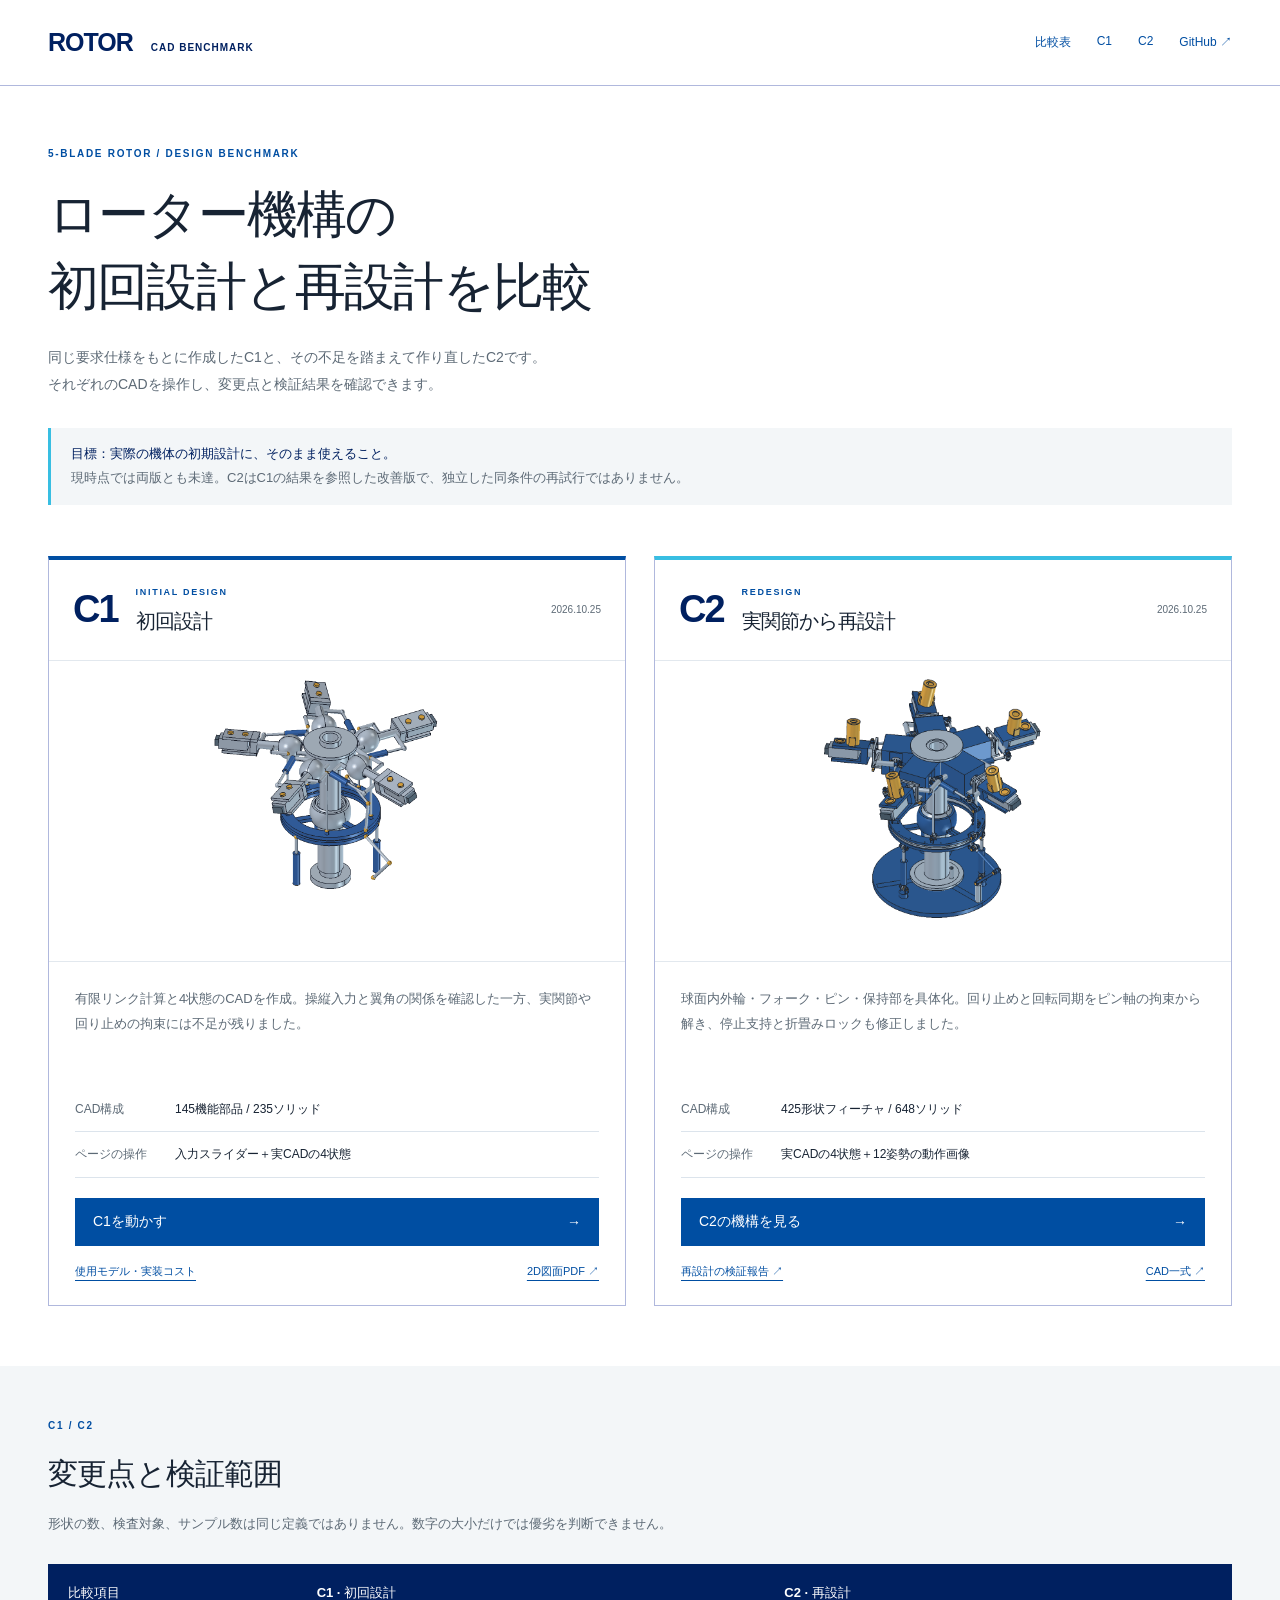
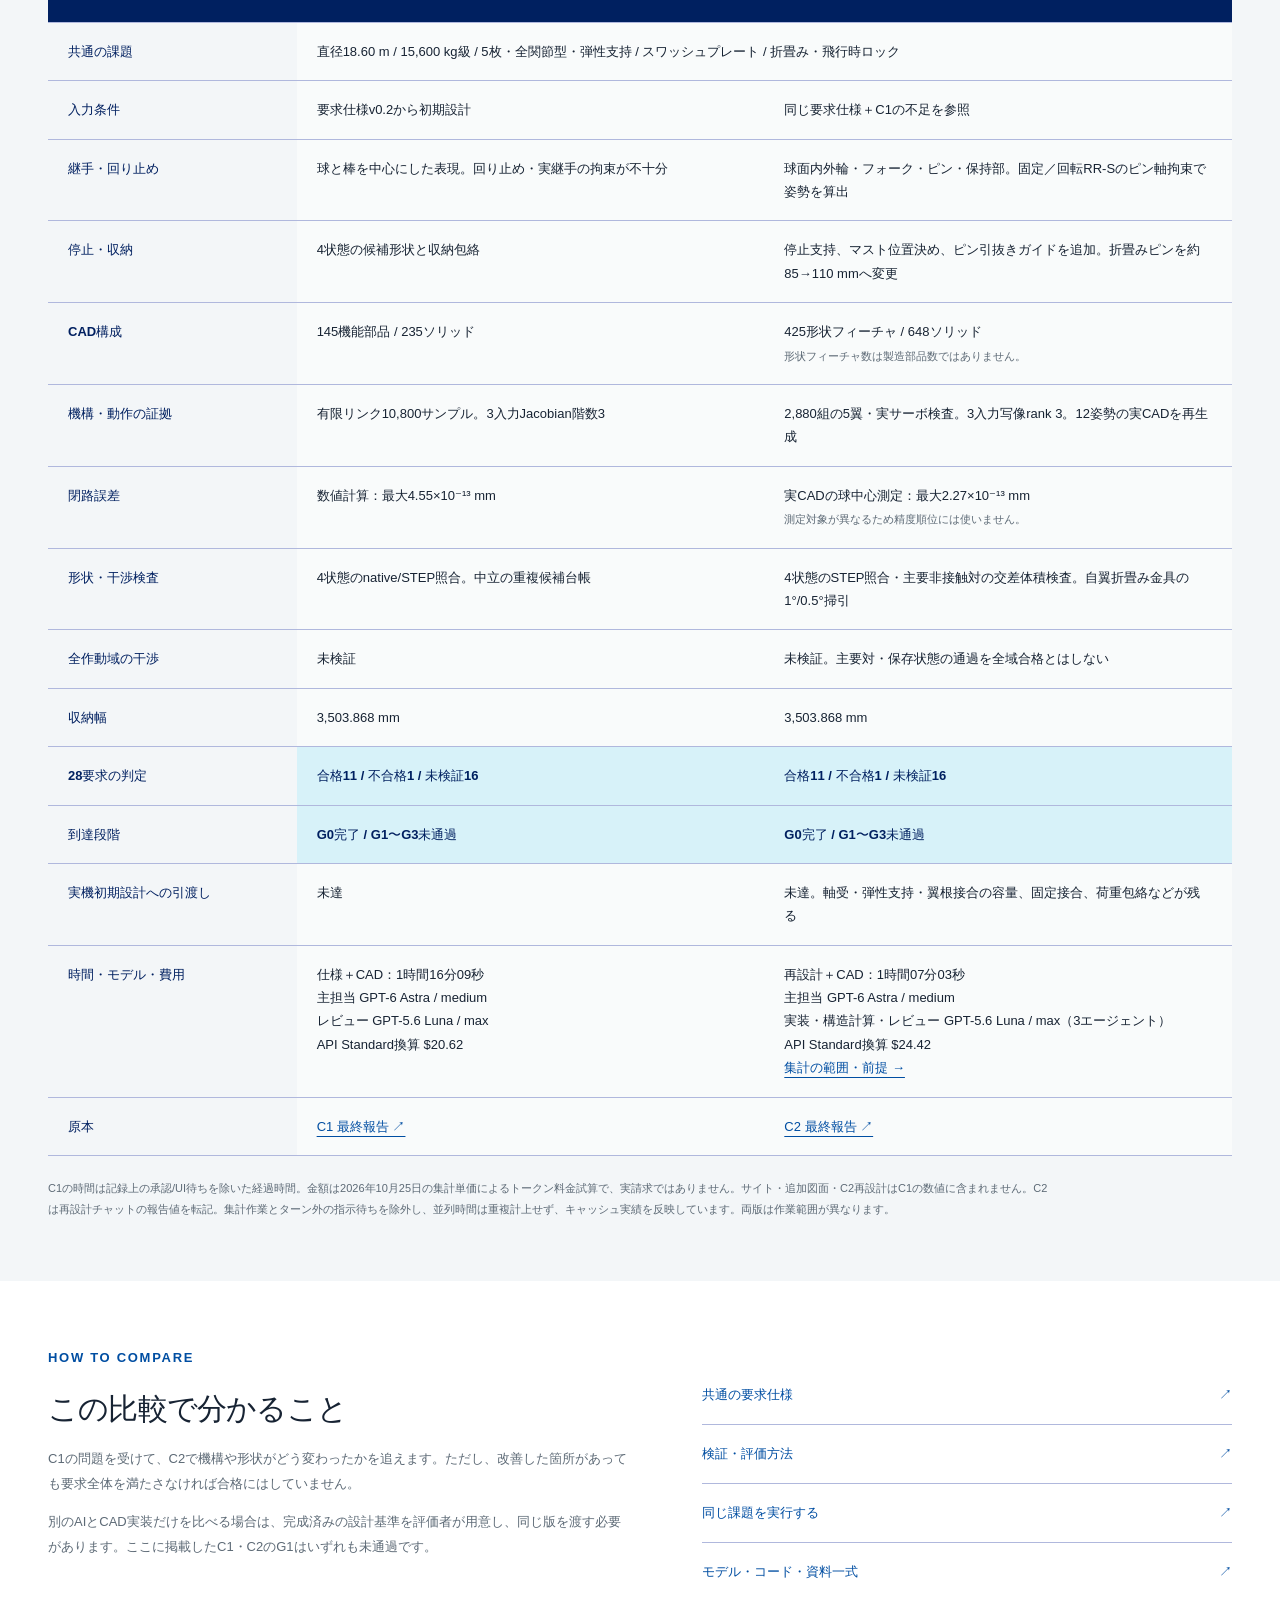
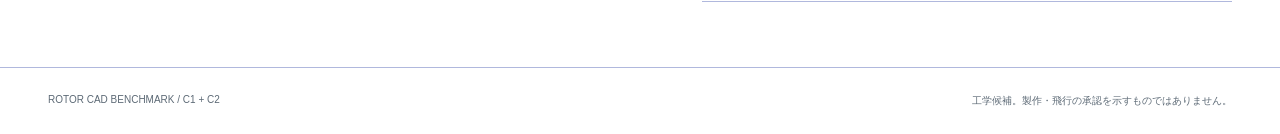
==== commit 4bc44c07: "Publish reported C2 redesign time, models and API cost" ====
--- a/docs/index.html
+++ b/docs/index.html
@@ -18,8 +18,8 @@
 <tr class="status-row"><th scope="row">28要求の判定</th><td>合格11 / 不合格1 / 未検証16</td><td>合格11 / 不合格1 / 未検証16</td></tr>
 <tr class="status-row"><th scope="row">到達段階</th><td>G0完了 / G1〜G3未通過</td><td>G0完了 / G1〜G3未通過</td></tr>
 <tr><th scope="row">実機初期設計への引渡し</th><td>未達</td><td>未達。軸受・弾性支持・翼根接合の容量、固定接合、荷重包絡などが残る</td></tr>
-<tr><th scope="row">時間・モデル・費用</th><td>仕様＋CAD：1時間16分09秒<br>主担当 GPT-6 Astra / medium<br>レビュー GPT-5.6 Luna / max<br>API Standard換算 $20.62</td><td>本サイトでは未集計<br><small>C1の費用・使用モデルをC2へ流用していません。</small></td></tr>
+<tr><th scope="row">時間・モデル・費用</th><td>仕様＋CAD：1時間16分09秒<br>主担当 GPT-6 Astra / medium<br>レビュー GPT-5.6 Luna / max<br>API Standard換算 $20.62</td><td>再設計＋CAD：1時間07分03秒<br>主担当 GPT-6 Astra / medium<br>実装・構造計算・レビュー GPT-5.6 Luna / max（3エージェント）<br>API Standard換算 $24.42<br><a href="c2.html#cost">集計の範囲・前提 →</a></td></tr>
 <tr><th scope="row">原本</th><td><a href="https://github.com/naoyamd/rotor-cad-benchmark/blob/main/results/C1/final-report.md">C1 最終報告 ↗</a></td><td><a href="https://github.com/naoyamd/rotor-cad-benchmark/blob/main/results/C2/final-report.md">C2 最終報告 ↗</a></td></tr>
-</tbody></table></div><p class="footnote">C1の時間は記録上の承認/UI待ちを除いた経過時間。金額は2026年10月25日の集計単価によるトークン料金試算で、実請求ではありません。サイト・追加図面・C2再設計はこの数値に含まれません。</p></section>
+</tbody></table></div><p class="footnote">C1の時間は記録上の承認/UI待ちを除いた経過時間。金額は2026年10月25日の集計単価によるトークン料金試算で、実請求ではありません。サイト・追加図面・C2再設計はC1の数値に含まれません。C2は再設計チャットの報告値を転記。集計作業とターン外の指示待ちを除外し、並列時間は重複計上せず、キャッシュ実績を反映しています。両版は作業範囲が異なります。</p></section>
 <section class="method"><div><p class="eyebrow">HOW TO COMPARE</p><h2>この比較で分かること</h2><p>C1の問題を受けて、C2で機構や形状がどう変わったかを追えます。ただし、改善した箇所があっても要求全体を満たさなければ合格にはしていません。</p><p>別のAIとCAD実装だけを比べる場合は、完成済みの設計基準を評価者が用意し、同じ版を渡す必要があります。ここに掲載したC1・C2のG1はいずれも未通過です。</p></div><div class="document-links"><a href="https://github.com/naoyamd/rotor-cad-benchmark/blob/main/DESIGN_REQUIREMENTS.md">共通の要求仕様 <span>↗</span></a><a href="https://github.com/naoyamd/rotor-cad-benchmark/blob/main/VERIFICATION.md">検証・評価方法 <span>↗</span></a><a href="https://github.com/naoyamd/rotor-cad-benchmark/blob/main/HANDOFF.md">同じ課題を実行する <span>↗</span></a><a href="https://github.com/naoyamd/rotor-cad-benchmark">モデル・コード・資料一式 <span>↗</span></a></div></section></main>
 <footer><span>ROTOR CAD BENCHMARK / C1 + C2</span><span>工学候補。製作・飛行の承認を示すものではありません。</span></footer></body></html>
--- a/docs/landing.css
+++ b/docs/landing.css
@@ -2,4 +2,4 @@
 @media(max-width:900px){header{padding:22px 24px}.hero{padding:40px 24px 24px}.versions{padding:12px 24px 40px;gap:18px}.version-heading{padding:18px;gap:12px}.date{display:none}.version-body{padding:12px 18px 22px}.preview img{height:250px}.version-body>p{min-height:105px}.sub-links{flex-wrap:wrap}#comparison{padding:40px 24px}.method{padding:45px 24px;gap:30px}footer{padding:24px}}
 @media(max-width:600px){header{gap:16px;flex-wrap:wrap}.brand{font-size:23px}.brand span{font-size:9px}nav{gap:22px;font-size:11px}h1{font-size:32px;letter-spacing:-1px}.hero p{font-size:13px}.scope{font-size:12px;padding:12px 15px}.versions{grid-template-columns:1fr}.version-body>p{min-height:0}.preview img{height:260px}.version-heading h2{font-size:20px}.version-id{font-size:35px}h2{font-size:25px}.method{grid-template-columns:1fr;gap:15px}table{font-size:12px}th,td{padding:14px 13px}.intro-note{font-size:12px}footer{flex-direction:column;gap:12px}}
 @media(prefers-reduced-motion:reduce){html{scroll-behavior:auto}}
-.preview{overflow:hidden}.preview img{transform:scale(1.4)}
+.preview{overflow:hidden}.preview img{transform:scale(1.18)}
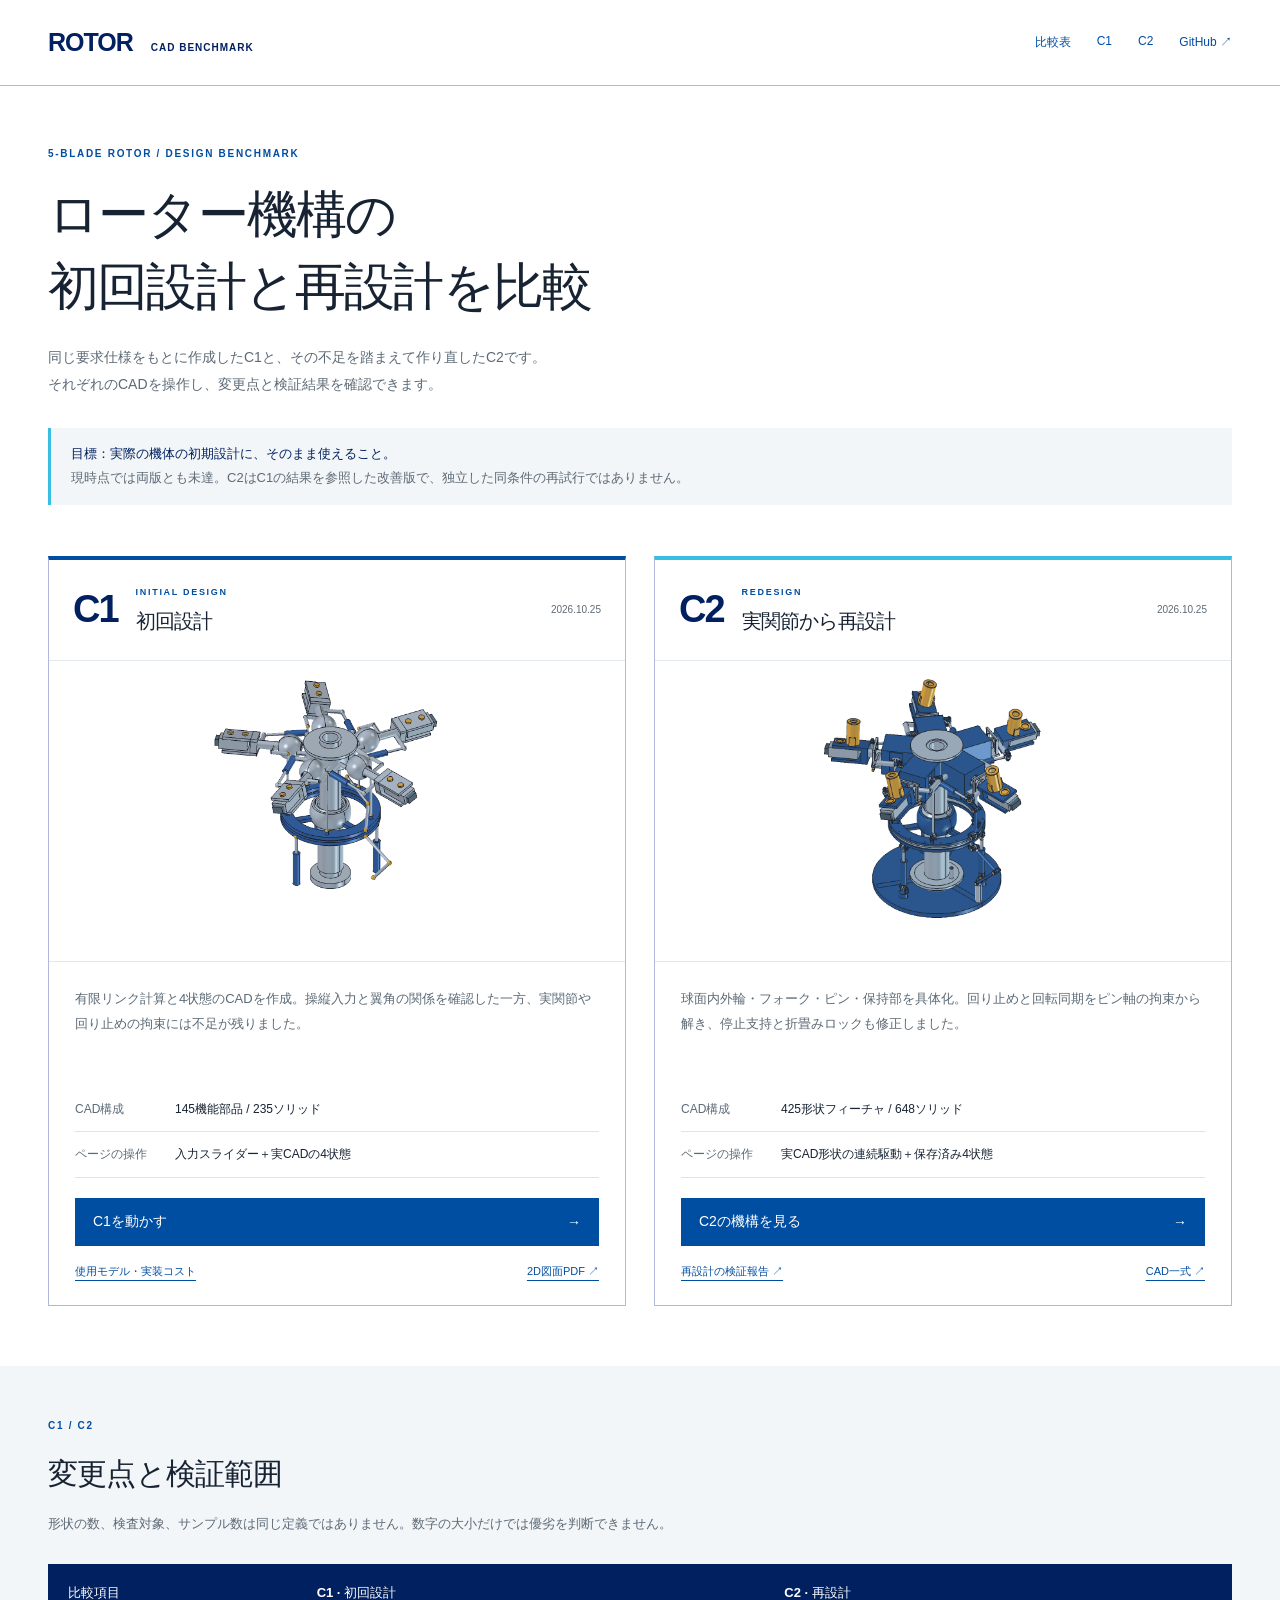
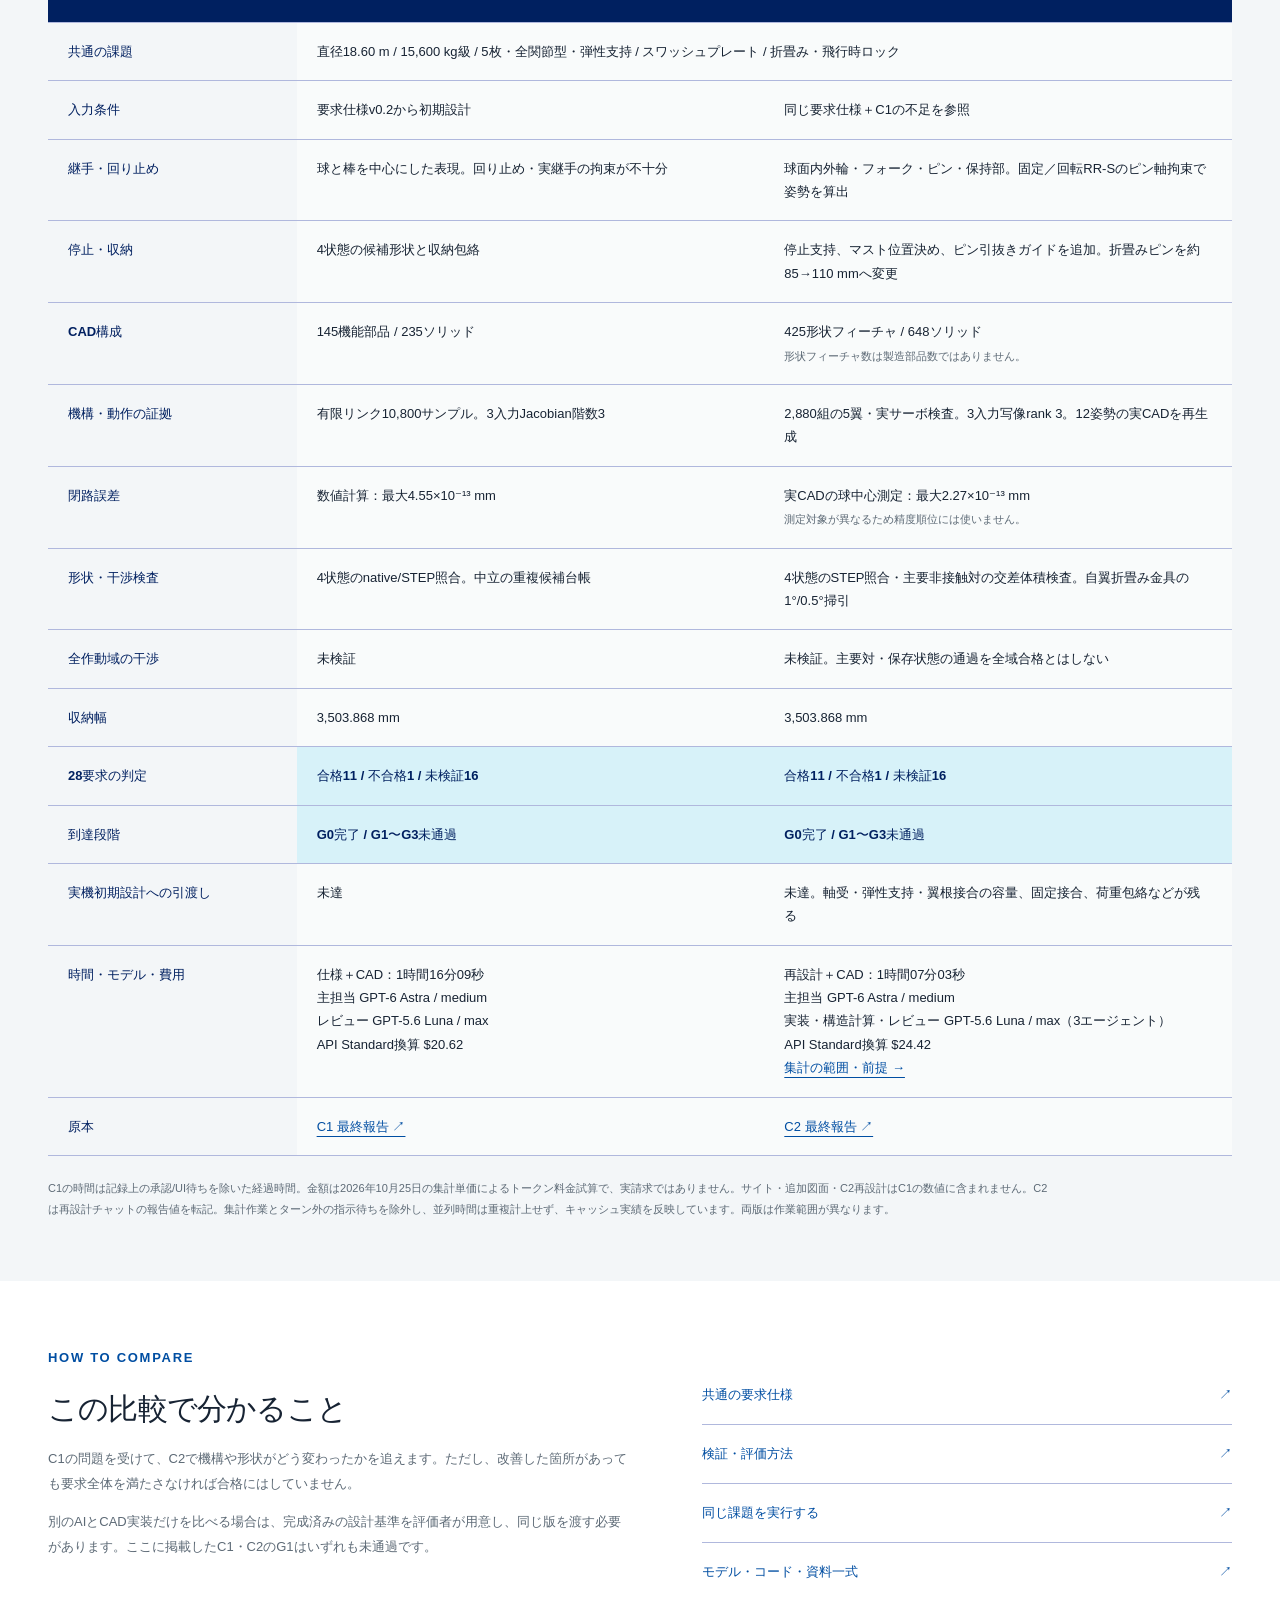
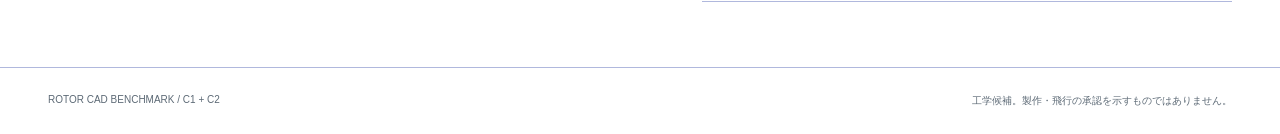
==== commit 26d512ce: "Replace C2 flipbook with continuous solver-driven CAD animation" ====
--- a/docs/index.html
+++ b/docs/index.html
@@ -3,7 +3,7 @@
 <body><a class="skip" href="#comparison">比較表へ</a><header><a class="brand" href="index.html">ROTOR <span>CAD BENCHMARK</span></a><nav aria-label="メイン"><a href="#comparison">比較表</a><a href="c1.html">C1</a><a href="c2.html">C2</a><a href="https://github.com/naoyamd/rotor-cad-benchmark">GitHub ↗</a></nav></header>
 <main><section class="hero"><p class="eyebrow">5-BLADE ROTOR / DESIGN BENCHMARK</p><h1>ローター機構の<br>初回設計と再設計を比較</h1><p>同じ要求仕様をもとに作成したC1と、その不足を踏まえて作り直したC2です。<br>それぞれのCADを操作し、変更点と検証結果を確認できます。</p><div class="scope"><strong>目標：実際の機体の初期設計に、そのまま使えること。</strong><span>現時点では両版とも未達。C2はC1の結果を参照した改善版で、独立した同条件の再試行ではありません。</span></div></section>
 <section class="versions" aria-label="設計版を選択"><article><div class="version-heading"><span class="version-id">C1</span><div><p class="eyebrow">INITIAL DESIGN</p><h2>初回設計</h2></div><span class="date">2026.10.25</span></div><a class="preview" href="c1.html" aria-label="C1の操作ページを開く"><img src="assets/c1-preview.png" alt="C1のローターヘッド。スワッシュプレートと球・棒を中心にした翼根の表現。" width="1600" height="1100"></a><div class="version-body"><p>有限リンク計算と4状態のCADを作成。操縦入力と翼角の関係を確認した一方、実関節や回り止めの拘束には不足が残りました。</p><dl class="mini"><div><dt>CAD構成</dt><dd>145機能部品 / 235ソリッド</dd></div><div><dt>ページの操作</dt><dd>入力スライダー＋実CADの4状態</dd></div></dl><a class="primary" href="c1.html">C1を動かす <span>→</span></a><div class="sub-links"><a href="c1.html#benchmark">使用モデル・実装コスト</a><a href="drawings/rotor_reference_drawing_A3.pdf">2D図面PDF ↗</a></div></div></article>
-<article class="revised"><div class="version-heading"><span class="version-id">C2</span><div><p class="eyebrow">REDESIGN</p><h2>実関節から再設計</h2></div><span class="date">2026.10.25</span></div><a class="preview" href="c2.html" aria-label="C2の操作ページを開く"><img src="assets/c2-preview.png" alt="C2のローターヘッド。フォーク、ピン、保持部を備えた継手と支持機構。" width="1600" height="1100"></a><div class="version-body"><p>球面内外輪・フォーク・ピン・保持部を具体化。回り止めと回転同期をピン軸の拘束から解き、停止支持と折畳みロックも修正しました。</p><dl class="mini"><div><dt>CAD構成</dt><dd>425形状フィーチャ / 648ソリッド</dd></div><div><dt>ページの操作</dt><dd>実CADの4状態＋12姿勢の動作画像</dd></div></dl><a class="primary" href="c2.html">C2の機構を見る <span>→</span></a><div class="sub-links"><a href="https://github.com/naoyamd/rotor-cad-benchmark/blob/main/results/C2/final-report.md">再設計の検証報告 ↗</a><a href="https://github.com/naoyamd/rotor-cad-benchmark/blob/main/results/C2.zip">CAD一式 ↗</a></div></div></article></section>
+<article class="revised"><div class="version-heading"><span class="version-id">C2</span><div><p class="eyebrow">REDESIGN</p><h2>実関節から再設計</h2></div><span class="date">2026.10.25</span></div><a class="preview" href="c2.html" aria-label="C2の操作ページを開く"><img src="assets/c2-preview.png" alt="C2のローターヘッド。フォーク、ピン、保持部を備えた継手と支持機構。" width="1600" height="1100"></a><div class="version-body"><p>球面内外輪・フォーク・ピン・保持部を具体化。回り止めと回転同期をピン軸の拘束から解き、停止支持と折畳みロックも修正しました。</p><dl class="mini"><div><dt>CAD構成</dt><dd>425形状フィーチャ / 648ソリッド</dd></div><div><dt>ページの操作</dt><dd>実CAD形状の連続駆動＋保存済み4状態</dd></div></dl><a class="primary" href="c2.html">C2の機構を見る <span>→</span></a><div class="sub-links"><a href="https://github.com/naoyamd/rotor-cad-benchmark/blob/main/results/C2/final-report.md">再設計の検証報告 ↗</a><a href="https://github.com/naoyamd/rotor-cad-benchmark/blob/main/results/C2.zip">CAD一式 ↗</a></div></div></article></section>
 <section id="comparison"><p class="eyebrow">C1 / C2</p><h2>変更点と検証範囲</h2><p class="intro-note">形状の数、検査対象、サンプル数は同じ定義ではありません。数字の大小だけでは優劣を判断できません。</p><div class="table-scroll" tabindex="0" role="region" aria-label="C1とC2の比較表。狭い画面では横スクロールできます。"><table><thead><tr><th scope="col">比較項目</th><th scope="col">C1 · 初回設計</th><th scope="col">C2 · 再設計</th></tr></thead><tbody>
 <tr><th scope="row">共通の課題</th><td colspan="2">直径18.60 m / 15,600 kg級 / 5枚・全関節型・弾性支持 / スワッシュプレート / 折畳み・飛行時ロック</td></tr>
 <tr><th scope="row">入力条件</th><td>要求仕様v0.2から初期設計</td><td>同じ要求仕様＋C1の不足を参照</td></tr>
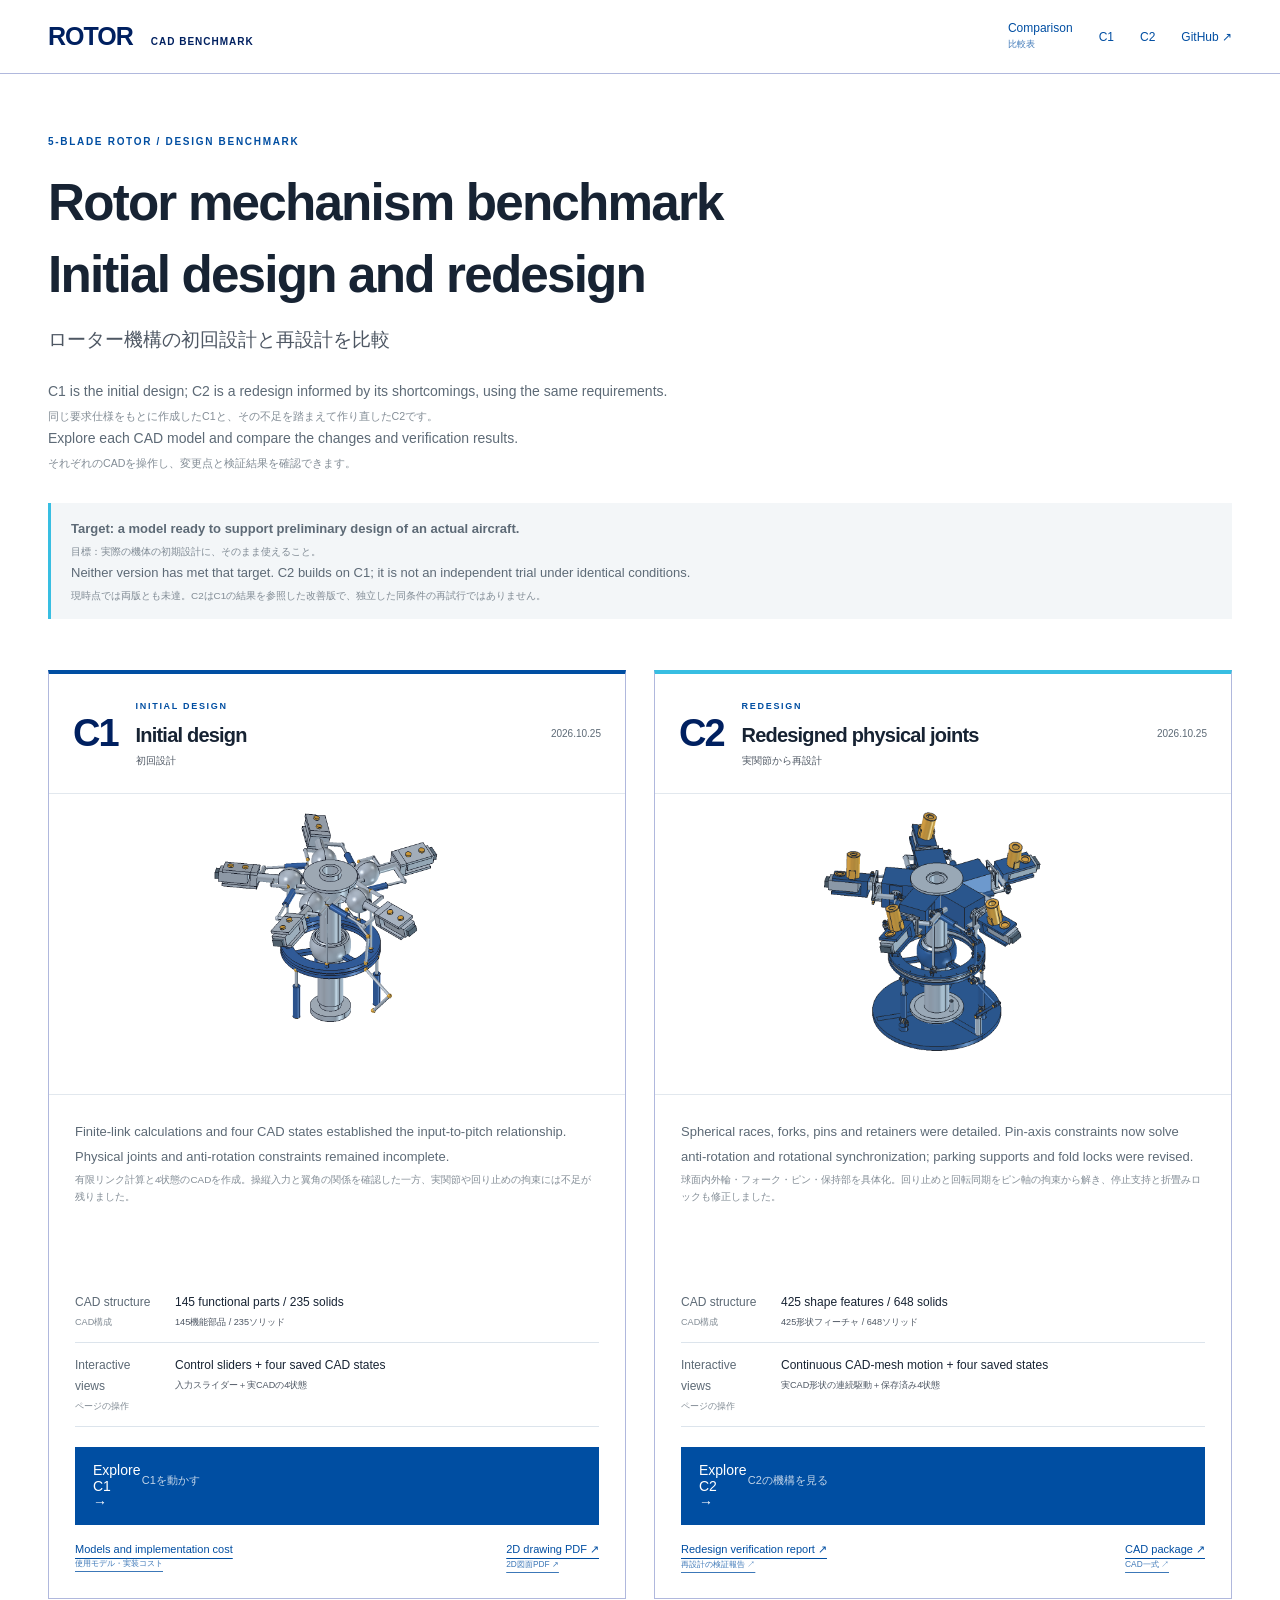
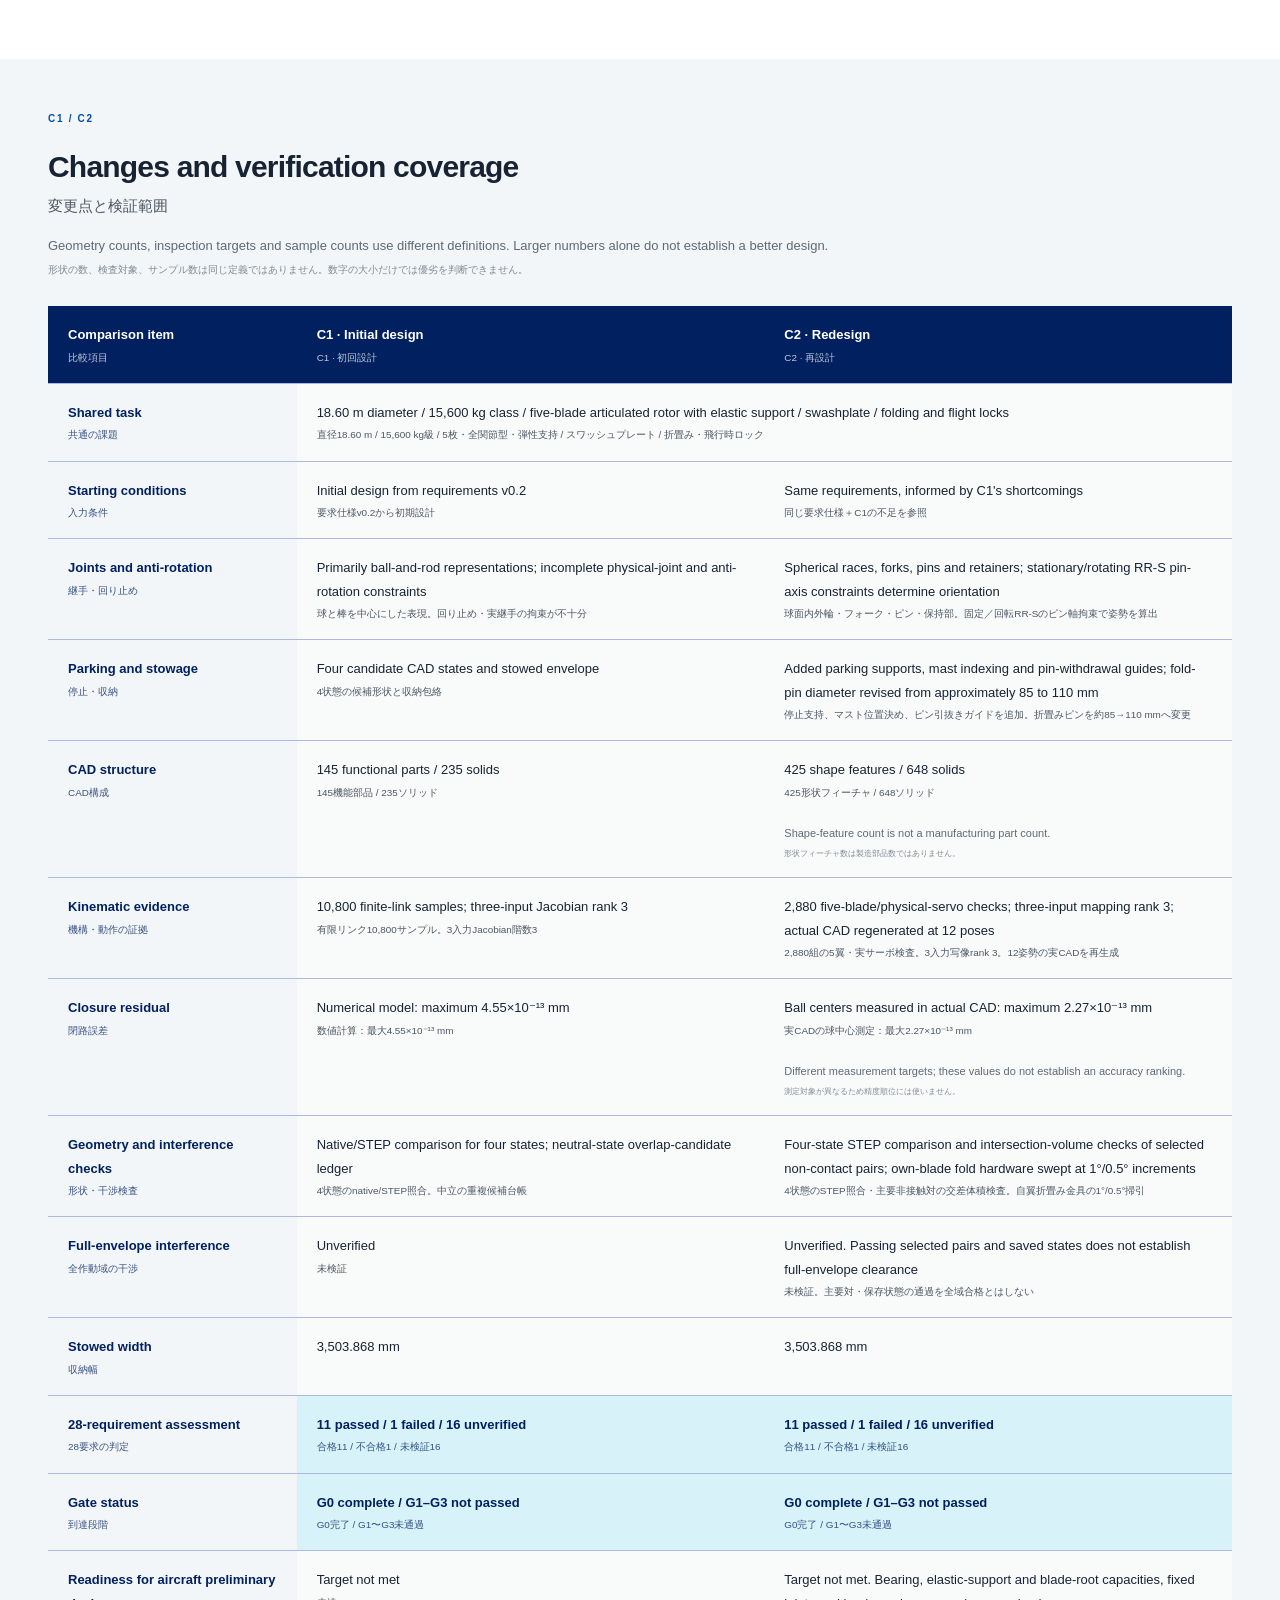
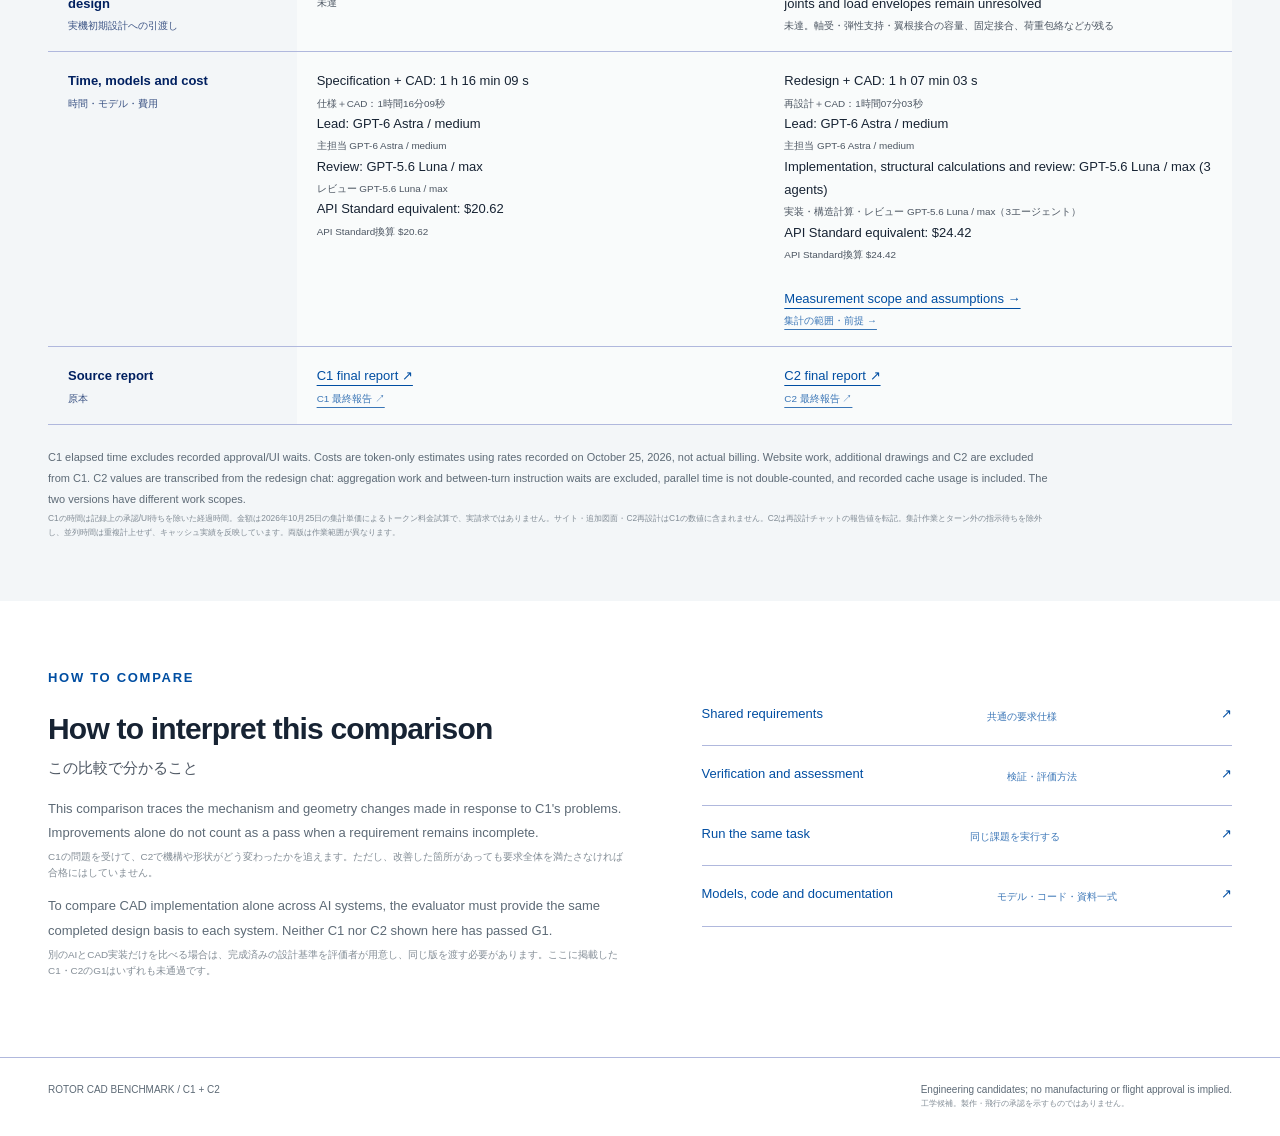
==== commit 239a499d: "Make benchmark pages English-first bilingual and add C2 social preview" ====
--- a/docs/index.html
+++ b/docs/index.html
@@ -1,25 +1,25 @@
 <!doctype html>
-<html lang="ja"><head><meta charset="utf-8"><meta name="viewport" content="width=device-width,initial-scale=1"><meta name="theme-color" content="#002060"><title>Rotor CAD Benchmark — C1 / C2 比較</title><meta name="description" content="AIによる5枚翼ローターの設計ベンチマーク。初回設計C1と再設計C2の機構、検証結果、到達度と費用を比較。"><link rel="stylesheet" href="landing.css"><script type="module" src="landing.mjs"></script></head>
-<body><a class="skip" href="#comparison">比較表へ</a><header><a class="brand" href="index.html">ROTOR <span>CAD BENCHMARK</span></a><nav aria-label="メイン"><a href="#comparison">比較表</a><a href="c1.html">C1</a><a href="c2.html">C2</a><a href="https://github.com/naoyamd/rotor-cad-benchmark">GitHub ↗</a></nav></header>
-<main><section class="hero"><p class="eyebrow">5-BLADE ROTOR / DESIGN BENCHMARK</p><h1>ローター機構の<br>初回設計と再設計を比較</h1><p>同じ要求仕様をもとに作成したC1と、その不足を踏まえて作り直したC2です。<br>それぞれのCADを操作し、変更点と検証結果を確認できます。</p><div class="scope"><strong>目標：実際の機体の初期設計に、そのまま使えること。</strong><span>現時点では両版とも未達。C2はC1の結果を参照した改善版で、独立した同条件の再試行ではありません。</span></div></section>
-<section class="versions" aria-label="設計版を選択"><article><div class="version-heading"><span class="version-id">C1</span><div><p class="eyebrow">INITIAL DESIGN</p><h2>初回設計</h2></div><span class="date">2026.10.25</span></div><a class="preview" href="c1.html" aria-label="C1の操作ページを開く"><img src="assets/c1-preview.png" alt="C1のローターヘッド。スワッシュプレートと球・棒を中心にした翼根の表現。" width="1600" height="1100"></a><div class="version-body"><p>有限リンク計算と4状態のCADを作成。操縦入力と翼角の関係を確認した一方、実関節や回り止めの拘束には不足が残りました。</p><dl class="mini"><div><dt>CAD構成</dt><dd>145機能部品 / 235ソリッド</dd></div><div><dt>ページの操作</dt><dd>入力スライダー＋実CADの4状態</dd></div></dl><a class="primary" href="c1.html">C1を動かす <span>→</span></a><div class="sub-links"><a href="c1.html#benchmark">使用モデル・実装コスト</a><a href="drawings/rotor_reference_drawing_A3.pdf">2D図面PDF ↗</a></div></div></article>
-<article class="revised"><div class="version-heading"><span class="version-id">C2</span><div><p class="eyebrow">REDESIGN</p><h2>実関節から再設計</h2></div><span class="date">2026.10.25</span></div><a class="preview" href="c2.html" aria-label="C2の操作ページを開く"><img src="assets/c2-preview.png" alt="C2のローターヘッド。フォーク、ピン、保持部を備えた継手と支持機構。" width="1600" height="1100"></a><div class="version-body"><p>球面内外輪・フォーク・ピン・保持部を具体化。回り止めと回転同期をピン軸の拘束から解き、停止支持と折畳みロックも修正しました。</p><dl class="mini"><div><dt>CAD構成</dt><dd>425形状フィーチャ / 648ソリッド</dd></div><div><dt>ページの操作</dt><dd>実CAD形状の連続駆動＋保存済み4状態</dd></div></dl><a class="primary" href="c2.html">C2の機構を見る <span>→</span></a><div class="sub-links"><a href="https://github.com/naoyamd/rotor-cad-benchmark/blob/main/results/C2/final-report.md">再設計の検証報告 ↗</a><a href="https://github.com/naoyamd/rotor-cad-benchmark/blob/main/results/C2.zip">CAD一式 ↗</a></div></div></article></section>
-<section id="comparison"><p class="eyebrow">C1 / C2</p><h2>変更点と検証範囲</h2><p class="intro-note">形状の数、検査対象、サンプル数は同じ定義ではありません。数字の大小だけでは優劣を判断できません。</p><div class="table-scroll" tabindex="0" role="region" aria-label="C1とC2の比較表。狭い画面では横スクロールできます。"><table><thead><tr><th scope="col">比較項目</th><th scope="col">C1 · 初回設計</th><th scope="col">C2 · 再設計</th></tr></thead><tbody>
-<tr><th scope="row">共通の課題</th><td colspan="2">直径18.60 m / 15,600 kg級 / 5枚・全関節型・弾性支持 / スワッシュプレート / 折畳み・飛行時ロック</td></tr>
-<tr><th scope="row">入力条件</th><td>要求仕様v0.2から初期設計</td><td>同じ要求仕様＋C1の不足を参照</td></tr>
-<tr><th scope="row">継手・回り止め</th><td>球と棒を中心にした表現。回り止め・実継手の拘束が不十分</td><td>球面内外輪・フォーク・ピン・保持部。固定／回転RR-Sのピン軸拘束で姿勢を算出</td></tr>
-<tr><th scope="row">停止・収納</th><td>4状態の候補形状と収納包絡</td><td>停止支持、マスト位置決め、ピン引抜きガイドを追加。折畳みピンを約85→110 mmへ変更</td></tr>
-<tr><th scope="row">CAD構成</th><td>145機能部品 / 235ソリッド</td><td>425形状フィーチャ / 648ソリッド<br><small>形状フィーチャ数は製造部品数ではありません。</small></td></tr>
-<tr><th scope="row">機構・動作の証拠</th><td>有限リンク10,800サンプル。3入力Jacobian階数3</td><td>2,880組の5翼・実サーボ検査。3入力写像rank 3。12姿勢の実CADを再生成</td></tr>
-<tr><th scope="row">閉路誤差</th><td>数値計算：最大4.55×10⁻¹³ mm</td><td>実CADの球中心測定：最大2.27×10⁻¹³ mm<br><small>測定対象が異なるため精度順位には使いません。</small></td></tr>
-<tr><th scope="row">形状・干渉検査</th><td>4状態のnative/STEP照合。中立の重複候補台帳</td><td>4状態のSTEP照合・主要非接触対の交差体積検査。自翼折畳み金具の1°/0.5°掃引</td></tr>
-<tr><th scope="row">全作動域の干渉</th><td>未検証</td><td>未検証。主要対・保存状態の通過を全域合格とはしない</td></tr>
-<tr><th scope="row">収納幅</th><td>3,503.868 mm</td><td>3,503.868 mm</td></tr>
-<tr class="status-row"><th scope="row">28要求の判定</th><td>合格11 / 不合格1 / 未検証16</td><td>合格11 / 不合格1 / 未検証16</td></tr>
-<tr class="status-row"><th scope="row">到達段階</th><td>G0完了 / G1〜G3未通過</td><td>G0完了 / G1〜G3未通過</td></tr>
-<tr><th scope="row">実機初期設計への引渡し</th><td>未達</td><td>未達。軸受・弾性支持・翼根接合の容量、固定接合、荷重包絡などが残る</td></tr>
-<tr><th scope="row">時間・モデル・費用</th><td>仕様＋CAD：1時間16分09秒<br>主担当 GPT-6 Astra / medium<br>レビュー GPT-5.6 Luna / max<br>API Standard換算 $20.62</td><td>再設計＋CAD：1時間07分03秒<br>主担当 GPT-6 Astra / medium<br>実装・構造計算・レビュー GPT-5.6 Luna / max（3エージェント）<br>API Standard換算 $24.42<br><a href="c2.html#cost">集計の範囲・前提 →</a></td></tr>
-<tr><th scope="row">原本</th><td><a href="https://github.com/naoyamd/rotor-cad-benchmark/blob/main/results/C1/final-report.md">C1 最終報告 ↗</a></td><td><a href="https://github.com/naoyamd/rotor-cad-benchmark/blob/main/results/C2/final-report.md">C2 最終報告 ↗</a></td></tr>
-</tbody></table></div><p class="footnote">C1の時間は記録上の承認/UI待ちを除いた経過時間。金額は2026年10月25日の集計単価によるトークン料金試算で、実請求ではありません。サイト・追加図面・C2再設計はC1の数値に含まれません。C2は再設計チャットの報告値を転記。集計作業とターン外の指示待ちを除外し、並列時間は重複計上せず、キャッシュ実績を反映しています。両版は作業範囲が異なります。</p></section>
-<section class="method"><div><p class="eyebrow">HOW TO COMPARE</p><h2>この比較で分かること</h2><p>C1の問題を受けて、C2で機構や形状がどう変わったかを追えます。ただし、改善した箇所があっても要求全体を満たさなければ合格にはしていません。</p><p>別のAIとCAD実装だけを比べる場合は、完成済みの設計基準を評価者が用意し、同じ版を渡す必要があります。ここに掲載したC1・C2のG1はいずれも未通過です。</p></div><div class="document-links"><a href="https://github.com/naoyamd/rotor-cad-benchmark/blob/main/DESIGN_REQUIREMENTS.md">共通の要求仕様 <span>↗</span></a><a href="https://github.com/naoyamd/rotor-cad-benchmark/blob/main/VERIFICATION.md">検証・評価方法 <span>↗</span></a><a href="https://github.com/naoyamd/rotor-cad-benchmark/blob/main/HANDOFF.md">同じ課題を実行する <span>↗</span></a><a href="https://github.com/naoyamd/rotor-cad-benchmark">モデル・コード・資料一式 <span>↗</span></a></div></section></main>
-<footer><span>ROTOR CAD BENCHMARK / C1 + C2</span><span>工学候補。製作・飛行の承認を示すものではありません。</span></footer></body></html>
+<html lang="en"><head><meta charset="utf-8"><meta name="viewport" content="width=device-width,initial-scale=1"><meta name="theme-color" content="#002060"><title>Rotor CAD Benchmark — C1 / C2 comparison</title><meta name="description" content="Compare the C1 initial design and C2 redesign of an AI-designed five-blade rotor: mechanisms, verification coverage, readiness and implementation cost. English / 日本語."><link rel="stylesheet" href="landing.css?v=bilingual-1"><link rel="stylesheet" href="bilingual.css?v=1"><script type="module" src="landing.mjs"></script></head>
+<body><a class="skip" href="#comparison"><span class="en" lang="en">Skip to comparison</span><span class="ja" lang="ja">比較表へ</span></a><header><a class="brand" href="index.html">ROTOR <span>CAD BENCHMARK</span></a><nav aria-label="Main navigation / メイン"><a href="#comparison"><span class="en" lang="en">Comparison</span><span class="ja" lang="ja">比較表</span></a><a href="c1.html">C1</a><a href="c2.html">C2</a><a href="https://github.com/naoyamd/rotor-cad-benchmark">GitHub ↗</a></nav></header>
+<main><section class="hero"><p class="eyebrow">5-BLADE ROTOR / DESIGN BENCHMARK</p><h1><span class="en" lang="en">Rotor mechanism benchmark<br>Initial design and redesign</span><span class="ja" lang="ja">ローター機構の初回設計と再設計を比較</span></h1><p><span class="en" lang="en">C1 is the initial design; C2 is a redesign informed by its shortcomings, using the same requirements.</span><span class="ja" lang="ja">同じ要求仕様をもとに作成したC1と、その不足を踏まえて作り直したC2です。</span><span class="en" lang="en">Explore each CAD model and compare the changes and verification results.</span><span class="ja" lang="ja">それぞれのCADを操作し、変更点と検証結果を確認できます。</span></p><div class="scope"><strong><span class="en" lang="en">Target: a model ready to support preliminary design of an actual aircraft.</span><span class="ja" lang="ja">目標：実際の機体の初期設計に、そのまま使えること。</span></strong><span><span class="en" lang="en">Neither version has met that target. C2 builds on C1; it is not an independent trial under identical conditions.</span><span class="ja" lang="ja">現時点では両版とも未達。C2はC1の結果を参照した改善版で、独立した同条件の再試行ではありません。</span></span></div></section>
+<section class="versions" aria-label="Choose a design / 設計版を選択"><article><div class="version-heading"><span class="version-id">C1</span><div><p class="eyebrow">INITIAL DESIGN</p><h2><span class="en" lang="en">Initial design</span><span class="ja" lang="ja">初回設計</span></h2></div><span class="date">2026.10.25</span></div><a class="preview" href="c1.html" aria-label="Open C1 explorer / C1の操作ページを開く"><img src="assets/c1-preview.png" alt="C1 rotor head with swashplate and ball-and-rod blade-root representations. / C1のローターヘッド。スワッシュプレートと球・棒を中心にした翼根の表現。" width="1600" height="1100"></a><div class="version-body"><p><span class="en" lang="en">Finite-link calculations and four CAD states established the input-to-pitch relationship. Physical joints and anti-rotation constraints remained incomplete.</span><span class="ja" lang="ja">有限リンク計算と4状態のCADを作成。操縦入力と翼角の関係を確認した一方、実関節や回り止めの拘束には不足が残りました。</span></p><dl class="mini"><div><dt><span class="en" lang="en">CAD structure</span><span class="ja" lang="ja">CAD構成</span></dt><dd><span class="en" lang="en">145 functional parts / 235 solids</span><span class="ja" lang="ja">145機能部品 / 235ソリッド</span></dd></div><div><dt><span class="en" lang="en">Interactive views</span><span class="ja" lang="ja">ページの操作</span></dt><dd><span class="en" lang="en">Control sliders + four saved CAD states</span><span class="ja" lang="ja">入力スライダー＋実CADの4状態</span></dd></div></dl><a class="primary" href="c1.html"><span class="en" lang="en">Explore C1</span><span class="ja" lang="ja">C1を動かす</span><span>→</span></a><div class="sub-links"><a href="c1.html#benchmark"><span class="en" lang="en">Models and implementation cost</span><span class="ja" lang="ja">使用モデル・実装コスト</span></a><a href="drawings/rotor_reference_drawing_A3.pdf"><span class="en" lang="en">2D drawing PDF ↗</span><span class="ja" lang="ja">2D図面PDF ↗</span></a></div></div></article>
+<article class="revised"><div class="version-heading"><span class="version-id">C2</span><div><p class="eyebrow">REDESIGN</p><h2><span class="en" lang="en">Redesigned physical joints</span><span class="ja" lang="ja">実関節から再設計</span></h2></div><span class="date">2026.10.25</span></div><a class="preview" href="c2.html" aria-label="Open C2 explorer / C2の操作ページを開く"><img src="assets/c2-preview.png" alt="C2 rotor head with forks, pins, retainers and support hardware. / C2のローターヘッド。フォーク、ピン、保持部を備えた継手と支持機構。" width="1600" height="1100"></a><div class="version-body"><p><span class="en" lang="en">Spherical races, forks, pins and retainers were detailed. Pin-axis constraints now solve anti-rotation and rotational synchronization; parking supports and fold locks were revised.</span><span class="ja" lang="ja">球面内外輪・フォーク・ピン・保持部を具体化。回り止めと回転同期をピン軸の拘束から解き、停止支持と折畳みロックも修正しました。</span></p><dl class="mini"><div><dt><span class="en" lang="en">CAD structure</span><span class="ja" lang="ja">CAD構成</span></dt><dd><span class="en" lang="en">425 shape features / 648 solids</span><span class="ja" lang="ja">425形状フィーチャ / 648ソリッド</span></dd></div><div><dt><span class="en" lang="en">Interactive views</span><span class="ja" lang="ja">ページの操作</span></dt><dd><span class="en" lang="en">Continuous CAD-mesh motion + four saved states</span><span class="ja" lang="ja">実CAD形状の連続駆動＋保存済み4状態</span></dd></div></dl><a class="primary" href="c2.html"><span class="en" lang="en">Explore C2</span><span class="ja" lang="ja">C2の機構を見る</span><span>→</span></a><div class="sub-links"><a href="https://github.com/naoyamd/rotor-cad-benchmark/blob/main/results/C2/final-report.md"><span class="en" lang="en">Redesign verification report ↗</span><span class="ja" lang="ja">再設計の検証報告 ↗</span></a><a href="https://github.com/naoyamd/rotor-cad-benchmark/blob/main/results/C2.zip"><span class="en" lang="en">CAD package ↗</span><span class="ja" lang="ja">CAD一式 ↗</span></a></div></div></article></section>
+<section id="comparison"><p class="eyebrow">C1 / C2</p><h2><span class="en" lang="en">Changes and verification coverage</span><span class="ja" lang="ja">変更点と検証範囲</span></h2><p class="intro-note"><span class="en" lang="en">Geometry counts, inspection targets and sample counts use different definitions. Larger numbers alone do not establish a better design.</span><span class="ja" lang="ja">形状の数、検査対象、サンプル数は同じ定義ではありません。数字の大小だけでは優劣を判断できません。</span></p><div class="table-scroll" tabindex="0" role="region" aria-label="C1 and C2 comparison. Scroll horizontally on small screens. / C1とC2の比較表。狭い画面では横スクロールできます。"><table><thead><tr><th scope="col"><span class="en" lang="en">Comparison item</span><span class="ja" lang="ja">比較項目</span></th><th scope="col"><span class="en" lang="en">C1 · Initial design</span><span class="ja" lang="ja">C1 · 初回設計</span></th><th scope="col"><span class="en" lang="en">C2 · Redesign</span><span class="ja" lang="ja">C2 · 再設計</span></th></tr></thead><tbody>
+<tr><th scope="row"><span class="en" lang="en">Shared task</span><span class="ja" lang="ja">共通の課題</span></th><td colspan="2"><span class="en" lang="en">18.60 m diameter / 15,600 kg class / five-blade articulated rotor with elastic support / swashplate / folding and flight locks</span><span class="ja" lang="ja">直径18.60 m / 15,600 kg級 / 5枚・全関節型・弾性支持 / スワッシュプレート / 折畳み・飛行時ロック</span></td></tr>
+<tr><th scope="row"><span class="en" lang="en">Starting conditions</span><span class="ja" lang="ja">入力条件</span></th><td><span class="en" lang="en">Initial design from requirements v0.2</span><span class="ja" lang="ja">要求仕様v0.2から初期設計</span></td><td><span class="en" lang="en">Same requirements, informed by C1&#x27;s shortcomings</span><span class="ja" lang="ja">同じ要求仕様＋C1の不足を参照</span></td></tr>
+<tr><th scope="row"><span class="en" lang="en">Joints and anti-rotation</span><span class="ja" lang="ja">継手・回り止め</span></th><td><span class="en" lang="en">Primarily ball-and-rod representations; incomplete physical-joint and anti-rotation constraints</span><span class="ja" lang="ja">球と棒を中心にした表現。回り止め・実継手の拘束が不十分</span></td><td><span class="en" lang="en">Spherical races, forks, pins and retainers; stationary/rotating RR-S pin-axis constraints determine orientation</span><span class="ja" lang="ja">球面内外輪・フォーク・ピン・保持部。固定／回転RR-Sのピン軸拘束で姿勢を算出</span></td></tr>
+<tr><th scope="row"><span class="en" lang="en">Parking and stowage</span><span class="ja" lang="ja">停止・収納</span></th><td><span class="en" lang="en">Four candidate CAD states and stowed envelope</span><span class="ja" lang="ja">4状態の候補形状と収納包絡</span></td><td><span class="en" lang="en">Added parking supports, mast indexing and pin-withdrawal guides; fold-pin diameter revised from approximately 85 to 110 mm</span><span class="ja" lang="ja">停止支持、マスト位置決め、ピン引抜きガイドを追加。折畳みピンを約85→110 mmへ変更</span></td></tr>
+<tr><th scope="row"><span class="en" lang="en">CAD structure</span><span class="ja" lang="ja">CAD構成</span></th><td><span class="en" lang="en">145 functional parts / 235 solids</span><span class="ja" lang="ja">145機能部品 / 235ソリッド</span></td><td><span class="en" lang="en">425 shape features / 648 solids</span><span class="ja" lang="ja">425形状フィーチャ / 648ソリッド</span><br><small><span class="en" lang="en">Shape-feature count is not a manufacturing part count.</span><span class="ja" lang="ja">形状フィーチャ数は製造部品数ではありません。</span></small></td></tr>
+<tr><th scope="row"><span class="en" lang="en">Kinematic evidence</span><span class="ja" lang="ja">機構・動作の証拠</span></th><td><span class="en" lang="en">10,800 finite-link samples; three-input Jacobian rank 3</span><span class="ja" lang="ja">有限リンク10,800サンプル。3入力Jacobian階数3</span></td><td><span class="en" lang="en">2,880 five-blade/physical-servo checks; three-input mapping rank 3; actual CAD regenerated at 12 poses</span><span class="ja" lang="ja">2,880組の5翼・実サーボ検査。3入力写像rank 3。12姿勢の実CADを再生成</span></td></tr>
+<tr><th scope="row"><span class="en" lang="en">Closure residual</span><span class="ja" lang="ja">閉路誤差</span></th><td><span class="en" lang="en">Numerical model: maximum 4.55×10⁻¹³ mm</span><span class="ja" lang="ja">数値計算：最大4.55×10⁻¹³ mm</span></td><td><span class="en" lang="en">Ball centers measured in actual CAD: maximum 2.27×10⁻¹³ mm</span><span class="ja" lang="ja">実CADの球中心測定：最大2.27×10⁻¹³ mm</span><br><small><span class="en" lang="en">Different measurement targets; these values do not establish an accuracy ranking.</span><span class="ja" lang="ja">測定対象が異なるため精度順位には使いません。</span></small></td></tr>
+<tr><th scope="row"><span class="en" lang="en">Geometry and interference checks</span><span class="ja" lang="ja">形状・干渉検査</span></th><td><span class="en" lang="en">Native/STEP comparison for four states; neutral-state overlap-candidate ledger</span><span class="ja" lang="ja">4状態のnative/STEP照合。中立の重複候補台帳</span></td><td><span class="en" lang="en">Four-state STEP comparison and intersection-volume checks of selected non-contact pairs; own-blade fold hardware swept at 1°/0.5° increments</span><span class="ja" lang="ja">4状態のSTEP照合・主要非接触対の交差体積検査。自翼折畳み金具の1°/0.5°掃引</span></td></tr>
+<tr><th scope="row"><span class="en" lang="en">Full-envelope interference</span><span class="ja" lang="ja">全作動域の干渉</span></th><td><span class="en" lang="en">Unverified</span><span class="ja" lang="ja">未検証</span></td><td><span class="en" lang="en">Unverified. Passing selected pairs and saved states does not establish full-envelope clearance</span><span class="ja" lang="ja">未検証。主要対・保存状態の通過を全域合格とはしない</span></td></tr>
+<tr><th scope="row"><span class="en" lang="en">Stowed width</span><span class="ja" lang="ja">収納幅</span></th><td>3,503.868 mm</td><td>3,503.868 mm</td></tr>
+<tr class="status-row"><th scope="row"><span class="en" lang="en">28-requirement assessment</span><span class="ja" lang="ja">28要求の判定</span></th><td><span class="en" lang="en">11 passed / 1 failed / 16 unverified</span><span class="ja" lang="ja">合格11 / 不合格1 / 未検証16</span></td><td><span class="en" lang="en">11 passed / 1 failed / 16 unverified</span><span class="ja" lang="ja">合格11 / 不合格1 / 未検証16</span></td></tr>
+<tr class="status-row"><th scope="row"><span class="en" lang="en">Gate status</span><span class="ja" lang="ja">到達段階</span></th><td><span class="en" lang="en">G0 complete / G1–G3 not passed</span><span class="ja" lang="ja">G0完了 / G1〜G3未通過</span></td><td><span class="en" lang="en">G0 complete / G1–G3 not passed</span><span class="ja" lang="ja">G0完了 / G1〜G3未通過</span></td></tr>
+<tr><th scope="row"><span class="en" lang="en">Readiness for aircraft preliminary design</span><span class="ja" lang="ja">実機初期設計への引渡し</span></th><td><span class="en" lang="en">Target not met</span><span class="ja" lang="ja">未達</span></td><td><span class="en" lang="en">Target not met. Bearing, elastic-support and blade-root capacities, fixed joints and load envelopes remain unresolved</span><span class="ja" lang="ja">未達。軸受・弾性支持・翼根接合の容量、固定接合、荷重包絡などが残る</span></td></tr>
+<tr><th scope="row"><span class="en" lang="en">Time, models and cost</span><span class="ja" lang="ja">時間・モデル・費用</span></th><td><span class="en" lang="en">Specification + CAD: 1 h 16 min 09 s</span><span class="ja" lang="ja">仕様＋CAD：1時間16分09秒</span><span class="en" lang="en">Lead: GPT-6 Astra / medium</span><span class="ja" lang="ja">主担当 GPT-6 Astra / medium</span><span class="en" lang="en">Review: GPT-5.6 Luna / max</span><span class="ja" lang="ja">レビュー GPT-5.6 Luna / max</span><span class="en" lang="en">API Standard equivalent: $20.62</span><span class="ja" lang="ja">API Standard換算 $20.62</span></td><td><span class="en" lang="en">Redesign + CAD: 1 h 07 min 03 s</span><span class="ja" lang="ja">再設計＋CAD：1時間07分03秒</span><span class="en" lang="en">Lead: GPT-6 Astra / medium</span><span class="ja" lang="ja">主担当 GPT-6 Astra / medium</span><span class="en" lang="en">Implementation, structural calculations and review: GPT-5.6 Luna / max (3 agents)</span><span class="ja" lang="ja">実装・構造計算・レビュー GPT-5.6 Luna / max（3エージェント）</span><span class="en" lang="en">API Standard equivalent: $24.42</span><span class="ja" lang="ja">API Standard換算 $24.42</span><br><a href="c2.html#cost"><span class="en" lang="en">Measurement scope and assumptions →</span><span class="ja" lang="ja">集計の範囲・前提 →</span></a></td></tr>
+<tr><th scope="row"><span class="en" lang="en">Source report</span><span class="ja" lang="ja">原本</span></th><td><a href="https://github.com/naoyamd/rotor-cad-benchmark/blob/main/results/C1/final-report.md"><span class="en" lang="en">C1 final report ↗</span><span class="ja" lang="ja">C1 最終報告 ↗</span></a></td><td><a href="https://github.com/naoyamd/rotor-cad-benchmark/blob/main/results/C2/final-report.md"><span class="en" lang="en">C2 final report ↗</span><span class="ja" lang="ja">C2 最終報告 ↗</span></a></td></tr>
+</tbody></table></div><p class="footnote"><span class="en" lang="en">C1 elapsed time excludes recorded approval/UI waits. Costs are token-only estimates using rates recorded on October 25, 2026, not actual billing. Website work, additional drawings and C2 are excluded from C1. C2 values are transcribed from the redesign chat: aggregation work and between-turn instruction waits are excluded, parallel time is not double-counted, and recorded cache usage is included. The two versions have different work scopes.</span><span class="ja" lang="ja">C1の時間は記録上の承認/UI待ちを除いた経過時間。金額は2026年10月25日の集計単価によるトークン料金試算で、実請求ではありません。サイト・追加図面・C2再設計はC1の数値に含まれません。C2は再設計チャットの報告値を転記。集計作業とターン外の指示待ちを除外し、並列時間は重複計上せず、キャッシュ実績を反映しています。両版は作業範囲が異なります。</span></p></section>
+<section class="method"><div><p class="eyebrow">HOW TO COMPARE</p><h2><span class="en" lang="en">How to interpret this comparison</span><span class="ja" lang="ja">この比較で分かること</span></h2><p><span class="en" lang="en">This comparison traces the mechanism and geometry changes made in response to C1&#x27;s problems. Improvements alone do not count as a pass when a requirement remains incomplete.</span><span class="ja" lang="ja">C1の問題を受けて、C2で機構や形状がどう変わったかを追えます。ただし、改善した箇所があっても要求全体を満たさなければ合格にはしていません。</span></p><p><span class="en" lang="en">To compare CAD implementation alone across AI systems, the evaluator must provide the same completed design basis to each system. Neither C1 nor C2 shown here has passed G1.</span><span class="ja" lang="ja">別のAIとCAD実装だけを比べる場合は、完成済みの設計基準を評価者が用意し、同じ版を渡す必要があります。ここに掲載したC1・C2のG1はいずれも未通過です。</span></p></div><div class="document-links"><a href="https://github.com/naoyamd/rotor-cad-benchmark/blob/main/DESIGN_REQUIREMENTS.md"><span class="en" lang="en">Shared requirements</span><span class="ja" lang="ja">共通の要求仕様</span><span>↗</span></a><a href="https://github.com/naoyamd/rotor-cad-benchmark/blob/main/VERIFICATION.md"><span class="en" lang="en">Verification and assessment</span><span class="ja" lang="ja">検証・評価方法</span><span>↗</span></a><a href="https://github.com/naoyamd/rotor-cad-benchmark/blob/main/HANDOFF.md"><span class="en" lang="en">Run the same task</span><span class="ja" lang="ja">同じ課題を実行する</span><span>↗</span></a><a href="https://github.com/naoyamd/rotor-cad-benchmark"><span class="en" lang="en">Models, code and documentation</span><span class="ja" lang="ja">モデル・コード・資料一式</span><span>↗</span></a></div></section></main>
+<footer><span>ROTOR CAD BENCHMARK / C1 + C2</span><span><span class="en" lang="en">Engineering candidates; no manufacturing or flight approval is implied.</span><span class="ja" lang="ja">工学候補。製作・飛行の承認を示すものではありません。</span></span></footer></body></html>
--- a/docs/bilingual.css
+++ b/docs/bilingual.css
@@ -0,0 +1,4 @@
+.en{display:block}.ja{display:block;font-size:.76em;font-weight:400;line-height:1.65;letter-spacing:normal;opacity:.76;margin-top:.3em}.en:empty,.ja:empty{display:none}nav{align-items:center}nav .ja{font-size:9px}.brand .en,.brand .ja{display:inline}h1 .ja{font-size:.38em;letter-spacing:0;line-height:1.7;margin-top:.65em}h2 .ja{font-size:.5em}h3 .ja{font-size:.62em}button .ja{font-size:10px;line-height:1.35}button small .ja{font-size:8px}.primary .en{flex:1}.primary .ja{font-size:11px}a.primary{flex-wrap:wrap}.primary>.ja{flex-basis:90%;margin-top:5px}.tabs button{min-height:56px}.controls label[for]{align-items:center;gap:8px}.controls label[for] output{margin-left:auto;white-space:nowrap}.controls h2{font-size:20px}.controls .state-grid small{white-space:normal}.controls .part-info p{max-height:160px}.stage-caption p{max-width:380px}.stage-wrap{min-height:900px}.explorer-foot{flex-wrap:wrap}.explorer-foot .ja{font-size:8px}.camera-buttons button{min-width:54px}.benchmark-table th,.benchmark-table td{white-space:normal}.benchmark-table{min-width:760px}.benchmark-spec>div{gap:15px}.benchmark-spec dt{flex-basis:115px}.preset-label{line-height:1.4}.pitches .ja{font-size:8px}select{font-size:11px}.version-body>p{min-height:140px}.versions .sub-links{align-items:start}.version-heading h2{font-size:20px}.mini>div{align-items:start}.scope>.ja{font-size:11px}.table-scroll th:first-child{min-width:145px}.table-scroll td{min-width:230px}.benchmark-links{align-items:start}.fine .ja{font-size:9px}.notice .ja{font-size:11px}.controls .play-row button{padding:9px 5px}.control-intro{line-height:1.7}.resources{gap:45px}.resources h2{font-size:28px}.stage-bottom #status{max-width:48%}.stage-bottom #status .ja{font-size:8px}.c1-page header{max-width:1600px}header{height:auto;min-height:74px;flex-wrap:wrap;padding-top:18px;padding-bottom:18px}header nav{flex-wrap:wrap}summary{line-height:1.6}.technical{line-height:1.8}footer{height:auto}.story{gap:55px}
+@media(max-width:1000px){.explorer-body{grid-template-columns:minmax(0,1fr) 325px}.controls{padding:22px 17px}.intro{gap:30px}.intro h1{font-size:42px;letter-spacing:-1px}}
+@media(max-width:700px){.stage-wrap{height:410px;min-height:410px}.stage-caption{max-width:82%}.stage-caption .ja{font-size:9px}.stage-bottom #status{max-width:46%;font-size:8px}.camera-buttons button{font-size:9px;padding:7px}.explorer-body{display:flex;flex-direction:column}.controls{padding:24px}.intro h1{font-size:34px}.intro-copy .muted{display:block;font-size:11px}.version-body>p{min-height:0}.hero h1{font-size:31px;letter-spacing:-1px}.hero h1 .ja{font-size:15px}.versions .date{display:none}.stage-caption p{max-width:260px}.story{gap:25px}header nav{gap:12px}.resources{gap:25px}.benchmark-spec dt{flex-basis:105px}.state-grid b{font-size:11px}.state-grid button .ja{font-size:8px}h2 .ja{font-size:.6em}.controls h2 .ja{font-size:12px}}
+.explorer-foot > span .ja{display:block!important;margin-left:0}.explorer-foot > span{display:inline-block}h1 br+.en{margin-top:0}.hero>p br{display:none}
